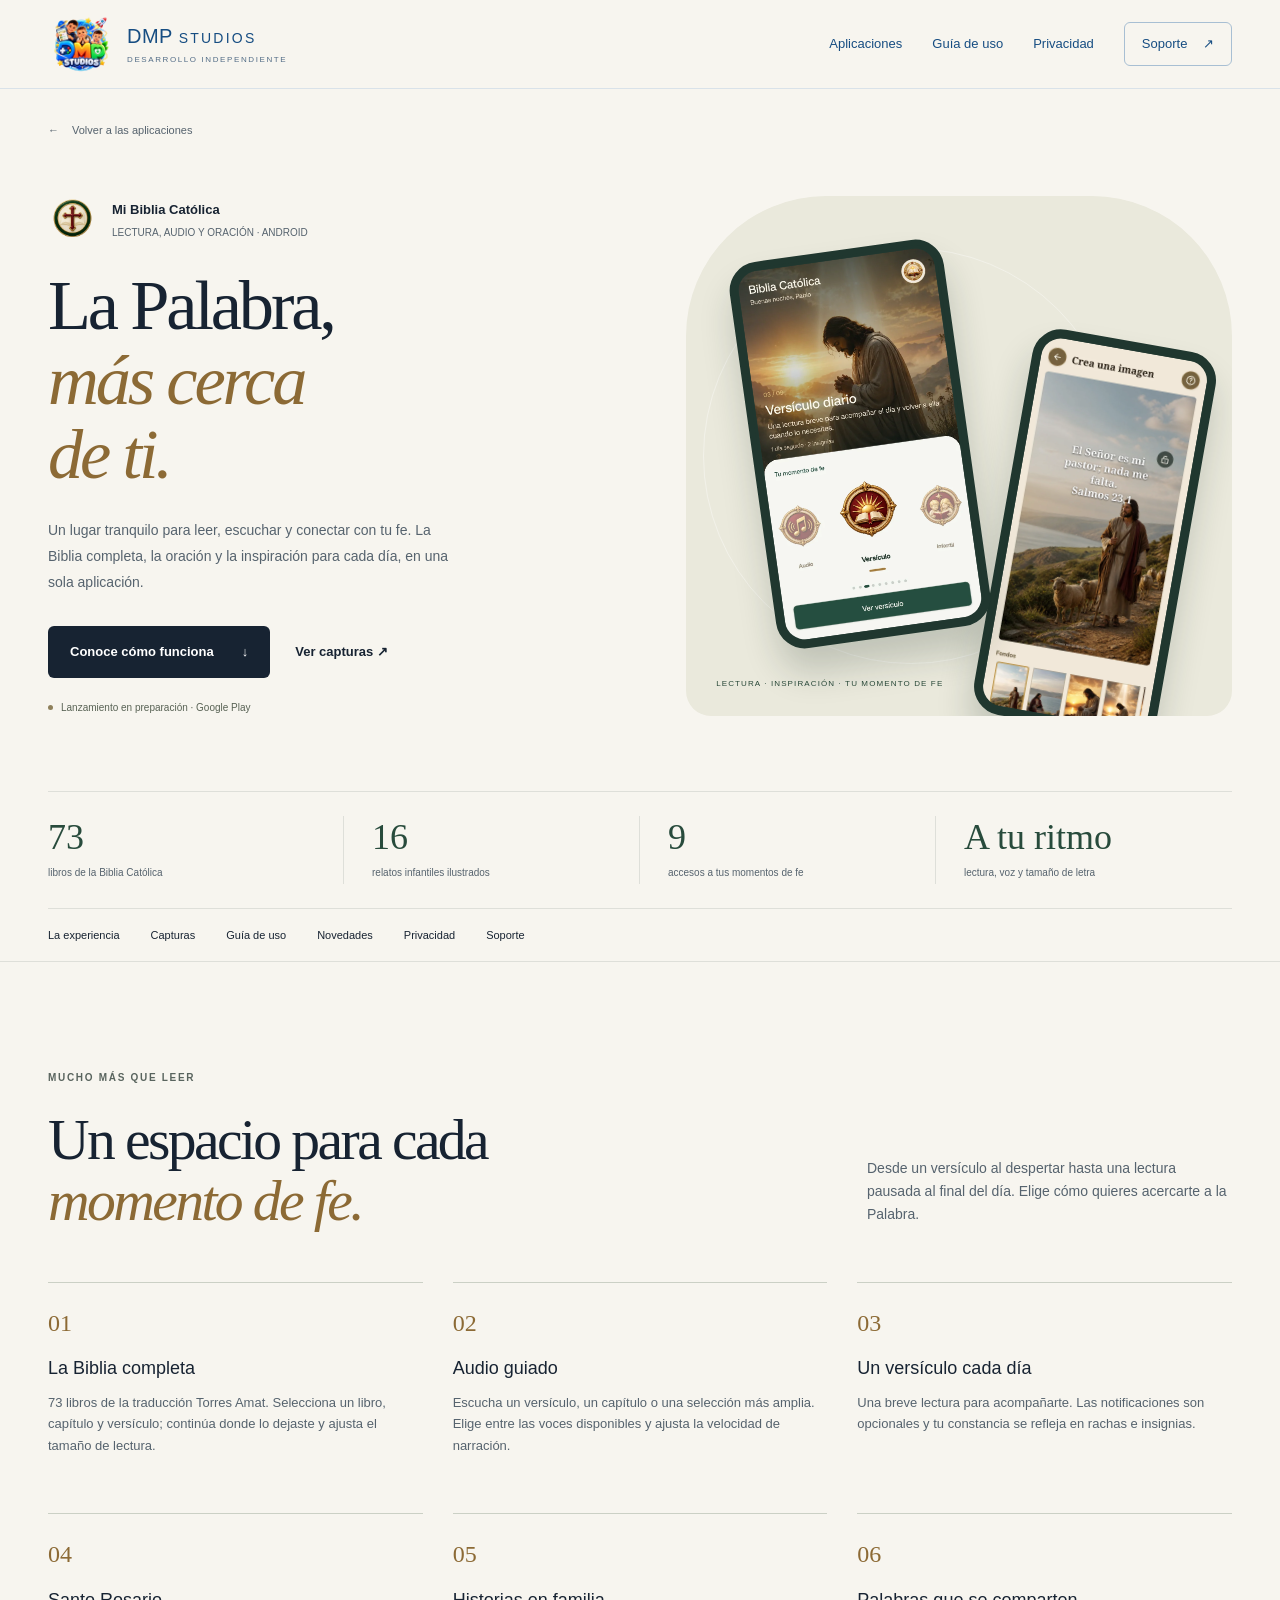
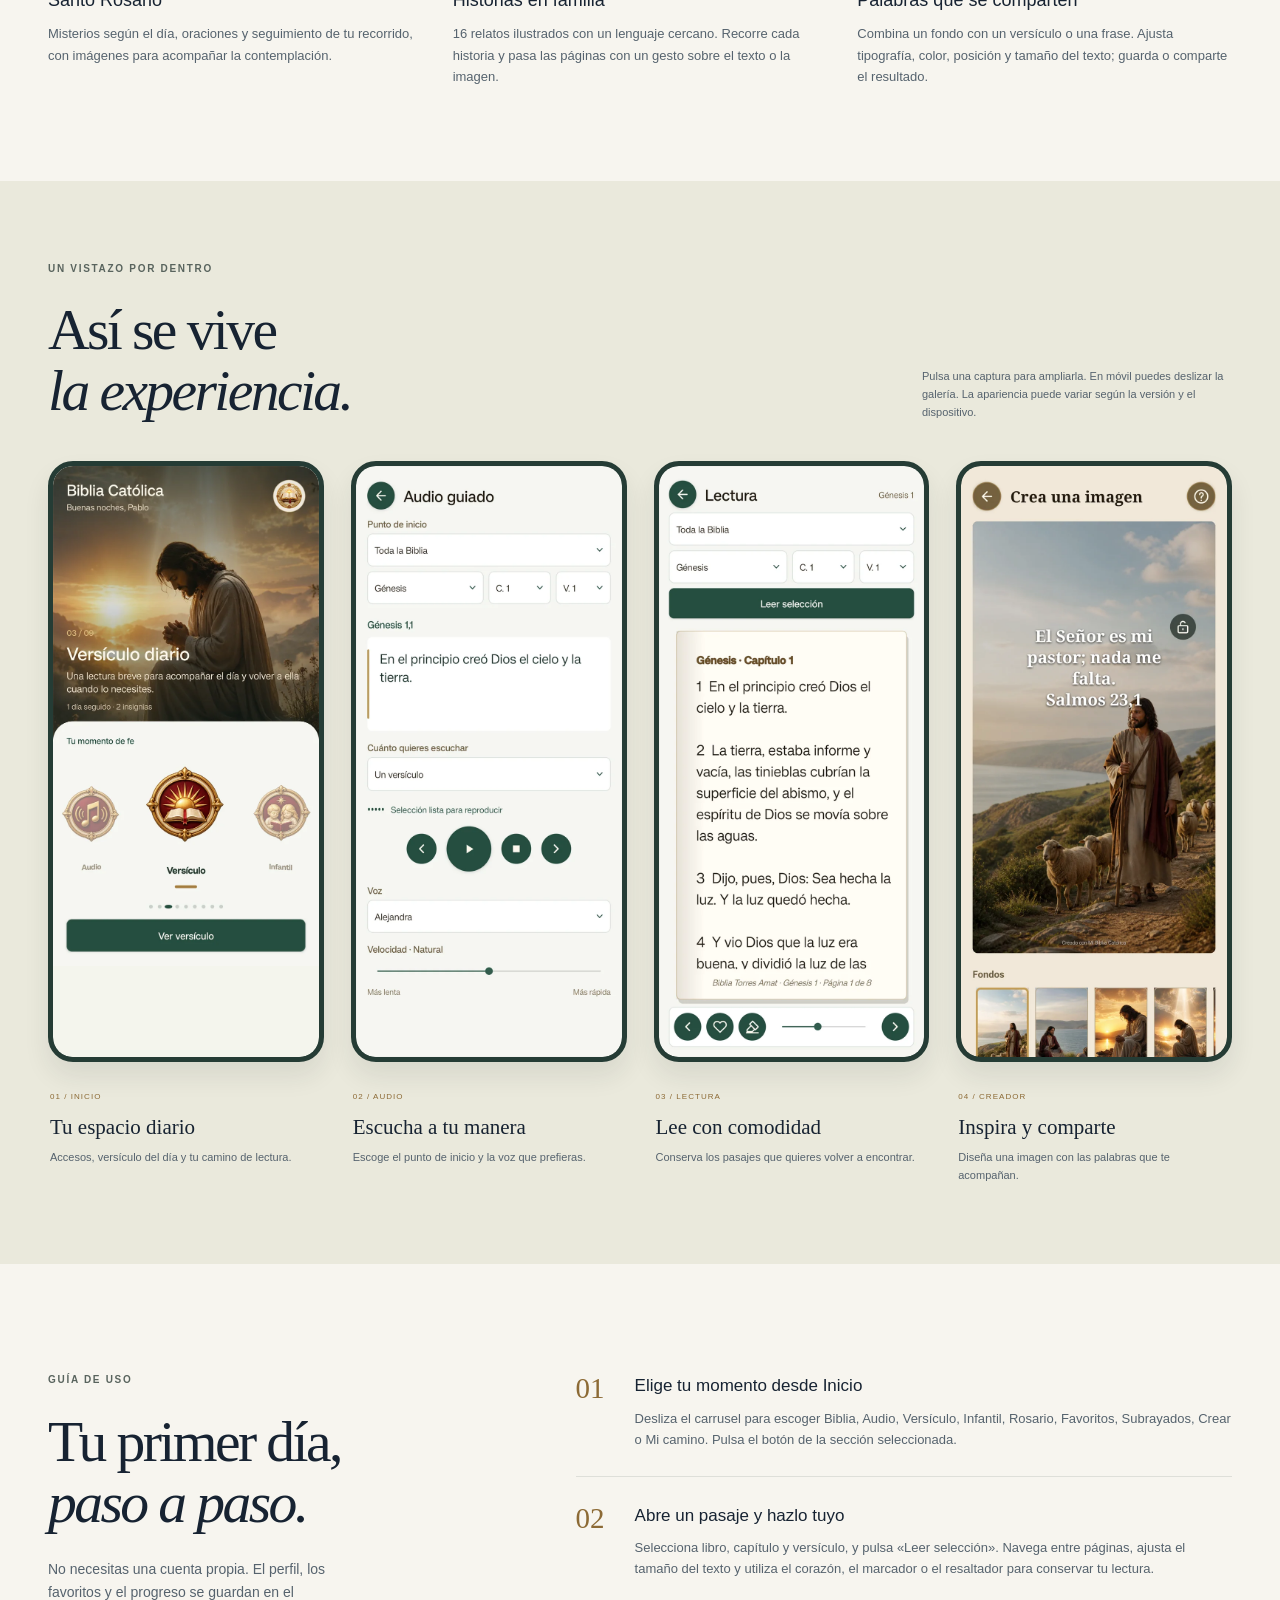
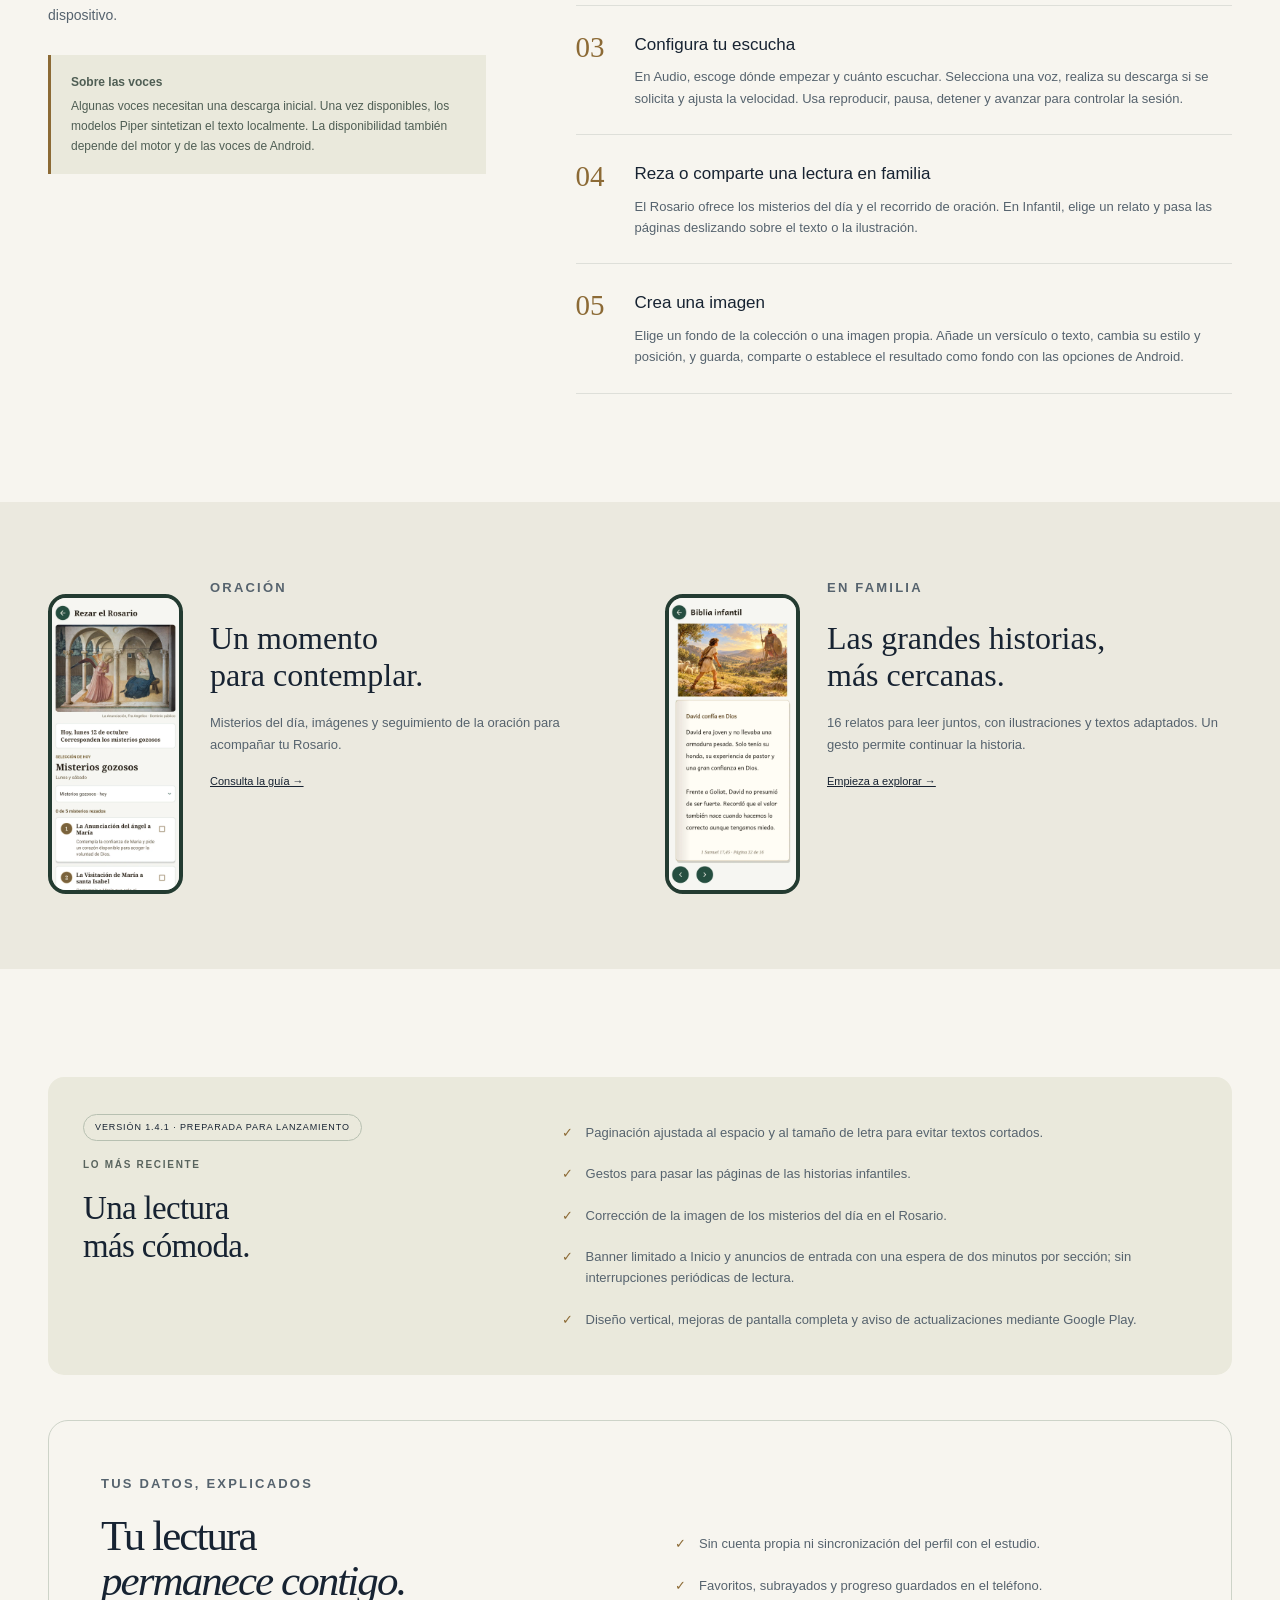
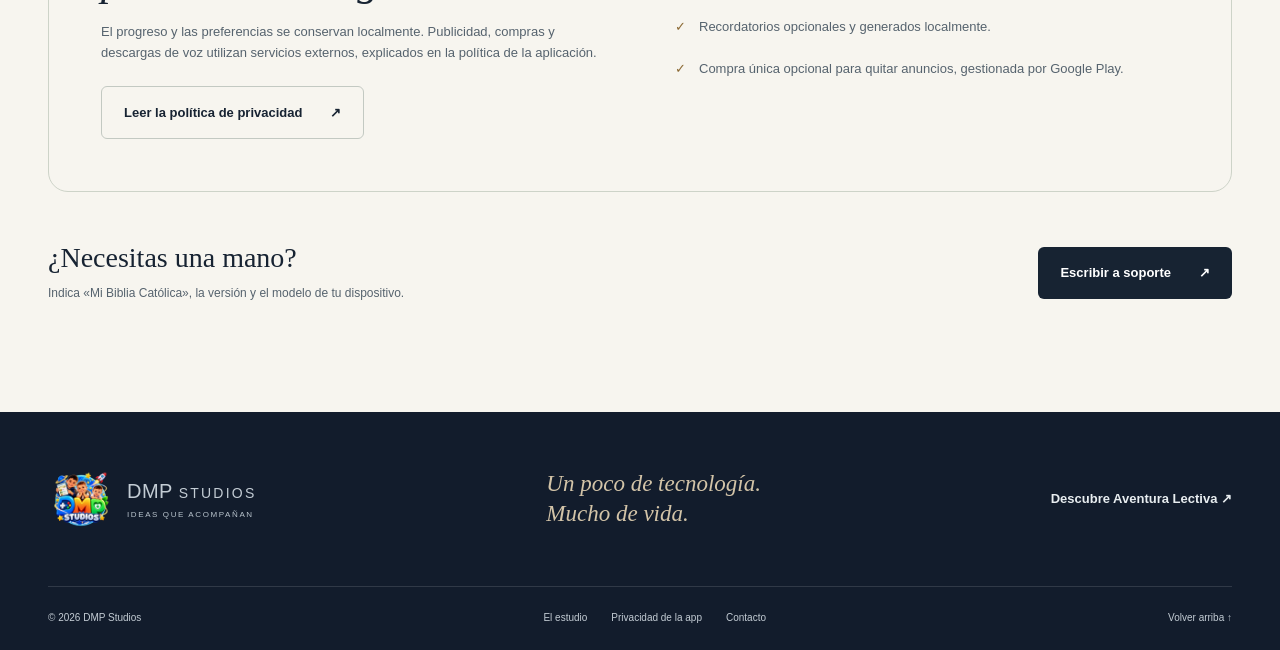
==== biblia.html @ 661b44d0 "Use light blue cover, full logos and five-point stars" ====
<!doctype html><html lang="es"><head>
<meta charset="utf-8"><meta name="viewport" content="width=device-width, initial-scale=1"><title>Mi Biblia Católica · Lectura, audio y oración · DMP Studios</title><meta name="description" content="Descubre los 73 libros de Mi Biblia Católica. Audio guiado, Rosario, 16 relatos infantiles y creador de imágenes. Manual, novedades y privacidad de DMP Studios."><meta name="theme-color" content="#121c2c"><link rel="canonical" href="https://pablorodriguezdev.github.io/dmp-studios/biblia.html"><meta property="og:type" content="website"><meta property="og:title" content="Mi Biblia Católica · Tu momento de fe"><meta property="og:description" content="Lee, escucha, reza y comparte la Palabra, a tu ritmo."><meta property="og:image" content="https://pablorodriguezdev.github.io/dmp-studios/assets/bible-icon.webp"><meta property="og:url" content="https://pablorodriguezdev.github.io/dmp-studios/biblia.html"><link rel="icon" href="./assets/bible-icon.webp" type="image/webp"><link rel="stylesheet" href="./styles.css?v=20261013-3">
</head><body class="app-page bible-page"><a class="skip-link" href="#contenido">Saltar al contenido</a>
<header class="site-header" data-header><div class="nav-shell"><a class="brand" href="./index.html" aria-label="DMP Studios, inicio"><img src="./assets/studio-mark.webp?v=20261013-3" width="52" height="52" alt=""><span>DMP <b>STUDIOS</b><small>DESARROLLO INDEPENDIENTE</small></span></a><button class="menu-toggle" type="button" aria-expanded="false" aria-controls="site-nav" data-menu-toggle><span></span><span></span><span class="sr-only" data-menu-label>Abrir menú</span></button><nav id="site-nav" class="site-nav" aria-label="Navegación principal" data-nav><a href="./index.html#aplicaciones">Aplicaciones</a><a href="#guia">Guía de uso</a><a href="./privacidad-biblia.html">Privacidad</a><a class="nav-cta" href="#soporte">Soporte <span aria-hidden="true">↗</span></a></nav></div></header>
<main id="contenido"><div class="wrap"><p class="breadcrumb"><a href="./index.html#aplicaciones">← <span>Volver a las aplicaciones</span></a></p><section class="app-hero" id="biblia"><div><div class="app-identity"><img src="./assets/bible-icon.webp" width="256" height="256" alt="Icono de Mi Biblia Católica"><div><strong>Mi Biblia Católica</strong><small>LECTURA, AUDIO Y ORACIÓN · ANDROID</small></div></div><h1>La Palabra,<br><em>más cerca<br>de ti.</em></h1><p class="hero-intro">Un lugar tranquilo para leer, escuchar y conectar con tu fe. La Biblia completa, la oración y la inspiración para cada día, en una sola aplicación.</p><div class="actions"><a class="button button-ink" href="#guia">Conoce cómo funciona <span aria-hidden="true">↓</span></a><a class="text-link" href="#capturas">Ver capturas ↗</a></div><p class="status"><span></span>Lanzamiento en preparación · Google Play</p></div><div class="app-visual"><span class="stage-orbit" aria-hidden="true"></span><div class="phone phone-main"><img src="./assets/bible-home.webp" alt="Pantalla de inicio de la Biblia" width="720" height="1354" fetchpriority="high"></div><div class="phone phone-side"><img src="./assets/bible-art.webp" alt="Una imagen creada con el Salmo 23" width="720" height="1600"></div><span class="stage-label">LECTURA · INSPIRACIÓN · TU MOMENTO DE FE</span></div></section><div class="app-stats" aria-label="Datos de la aplicación"><div><strong>73</strong><span>libros de la Biblia Católica</span></div><div><strong>16</strong><span>relatos infantiles ilustrados</span></div><div><strong>9</strong><span>accesos a tus momentos de fe</span></div><div><strong>A tu ritmo</strong><span>lectura, voz y tamaño de letra</span></div></div></div>
<nav class="subnav" aria-label="Secciones de Mi Biblia Católica"><div class="wrap"><a href="#funciones">La experiencia</a><a href="#capturas">Capturas</a><a href="#guia">Guía de uso</a><a href="#novedades">Novedades</a><a href="#privacidad">Privacidad</a><a href="#soporte">Soporte</a></div></nav>
<section class="section wrap intro-section" id="funciones"><div class="section-heading"><div><p class="eyebrow">MUCHO MÁS QUE LEER</p><h2>Un espacio para cada<br><em>momento de fe.</em></h2></div><p>Desde un versículo al despertar hasta una lectura pausada al final del día. Elige cómo quieres acercarte a la Palabra.</p></div><div class="feature-grid"><article class="feature-item"><span aria-hidden="true">01</span><h3>La Biblia completa</h3><p>73 libros de la traducción Torres Amat. Selecciona un libro, capítulo y versículo; continúa donde lo dejaste y ajusta el tamaño de lectura.</p></article><article class="feature-item"><span aria-hidden="true">02</span><h3>Audio guiado</h3><p>Escucha un versículo, un capítulo o una selección más amplia. Elige entre las voces disponibles y ajusta la velocidad de narración.</p></article><article class="feature-item"><span aria-hidden="true">03</span><h3>Un versículo cada día</h3><p>Una breve lectura para acompañarte. Las notificaciones son opcionales y tu constancia se refleja en rachas e insignias.</p></article><article class="feature-item"><span aria-hidden="true">04</span><h3>Santo Rosario</h3><p>Misterios según el día, oraciones y seguimiento de tu recorrido, con imágenes para acompañar la contemplación.</p></article><article class="feature-item"><span aria-hidden="true">05</span><h3>Historias en familia</h3><p>16 relatos ilustrados con un lenguaje cercano. Recorre cada historia y pasa las páginas con un gesto sobre el texto o la imagen.</p></article><article class="feature-item"><span aria-hidden="true">06</span><h3>Palabras que se comparten</h3><p>Combina un fondo con un versículo o una frase. Ajusta tipografía, color, posición y tamaño del texto; guarda o comparte el resultado.</p></article></div></section>
<section class="gallery-section" id="capturas"><div class="wrap"><div class="gallery-heading"><div><p class="eyebrow">UN VISTAZO POR DENTRO</p><h2>Así se vive<br><em>la experiencia.</em></h2></div><p>Pulsa una captura para ampliarla. En móvil puedes deslizar la galería. La apariencia puede variar según la versión y el dispositivo.</p></div><div class="screenshot-gallery"><figure class="screenshot-card"><a href="./assets/bible-home.webp" data-lightbox data-caption="Inicio · Todos tus momentos de fe en un solo lugar" aria-label="Ampliar captura del inicio"><img class="bible-home-shot" src="./assets/bible-home.webp" width="720" height="1354" loading="lazy" alt="Inicio con versículo diario y accesos a las secciones"></a><figcaption><small>01 / INICIO</small><strong>Tu espacio diario</strong><p>Accesos, versículo del día y tu camino de lectura.</p></figcaption></figure><figure class="screenshot-card"><a href="./assets/bible-audio.webp" data-lightbox data-caption="Audio · Selección, voz y velocidad" aria-label="Ampliar captura de audio"><img src="./assets/bible-audio.webp" width="720" height="1600" loading="lazy" alt="Audio con libro, capítulo, voz y velocidad ajustable"></a><figcaption><small>02 / AUDIO</small><strong>Escucha a tu manera</strong><p>Escoge el punto de inicio y la voz que prefieras.</p></figcaption></figure><figure class="screenshot-card"><a href="./assets/bible-reader.webp" data-lightbox data-caption="Lectura · Favoritos, subrayados y tamaño del texto" aria-label="Ampliar captura de lectura"><img src="./assets/bible-reader.webp" width="720" height="1600" loading="lazy" alt="Lectura de Génesis con favoritos y controles de texto"></a><figcaption><small>03 / LECTURA</small><strong>Lee con comodidad</strong><p>Conserva los pasajes que quieres volver a encontrar.</p></figcaption></figure><figure class="screenshot-card"><a href="./assets/bible-art.webp" data-lightbox data-caption="Creador · Versículos convertidos en imágenes" aria-label="Ampliar captura del creador"><img src="./assets/bible-art.webp" width="720" height="1600" loading="lazy" alt="Creador con un fondo del Buen Pastor y el Salmo 23"></a><figcaption><small>04 / CREADOR</small><strong>Inspira y comparte</strong><p>Diseña una imagen con las palabras que te acompañan.</p></figcaption></figure></div></div></section>
<section class="section wrap" id="guia"><div class="guide-layout"><div class="guide-copy"><p class="eyebrow">GUÍA DE USO</p><h2>Tu primer día,<br><em>paso a paso.</em></h2><p>No necesitas una cuenta propia. El perfil, los favoritos y el progreso se guardan en el dispositivo.</p><div class="tip"><strong>Sobre las voces</strong>Algunas voces necesitan una descarga inicial. Una vez disponibles, los modelos Piper sintetizan el texto localmente. La disponibilidad también depende del motor y de las voces de Android.</div></div><ol class="guide-steps"><li><span>01</span><div><h3>Elige tu momento desde Inicio</h3><p>Desliza el carrusel para escoger Biblia, Audio, Versículo, Infantil, Rosario, Favoritos, Subrayados, Crear o Mi camino. Pulsa el botón de la sección seleccionada.</p></div></li><li><span>02</span><div><h3>Abre un pasaje y hazlo tuyo</h3><p>Selecciona libro, capítulo y versículo, y pulsa «Leer selección». Navega entre páginas, ajusta el tamaño del texto y utiliza el corazón, el marcador o el resaltador para conservar tu lectura.</p></div></li><li><span>03</span><div><h3>Configura tu escucha</h3><p>En Audio, escoge dónde empezar y cuánto escuchar. Selecciona una voz, realiza su descarga si se solicita y ajusta la velocidad. Usa reproducir, pausa, detener y avanzar para controlar la sesión.</p></div></li><li><span>04</span><div><h3>Reza o comparte una lectura en familia</h3><p>El Rosario ofrece los misterios del día y el recorrido de oración. En Infantil, elige un relato y pasa las páginas deslizando sobre el texto o la ilustración.</p></div></li><li><span>05</span><div><h3>Crea una imagen</h3><p>Elige un fondo de la colección o una imagen propia. Añade un versículo o texto, cambia su estilo y posición, y guarda, comparte o establece el resultado como fondo con las opciones de Android.</p></div></li></ol></div></section>
<section class="companion-section"><div class="wrap companion-grid"><article class="companion-card"><a href="./assets/bible-rosary.webp" data-lightbox aria-label="Ampliar captura del Rosario"><img src="./assets/bible-rosary.webp" width="720" height="1600" loading="lazy" alt="Rosario con los misterios gozosos y sus oraciones"></a><div><p class="eyebrow">ORACIÓN</p><h3>Un momento<br>para contemplar.</h3><p>Misterios del día, imágenes y seguimiento de la oración para acompañar tu Rosario.</p><a href="#guia">Consulta la guía →</a></div></article><article class="companion-card"><a href="./assets/bible-children.webp" data-lightbox aria-label="Ampliar captura de Biblia infantil"><img src="./assets/bible-children.webp" width="720" height="1600" loading="lazy" alt="Relato infantil ilustrado de David y Goliat"></a><div><p class="eyebrow">EN FAMILIA</p><h3>Las grandes historias,<br>más cercanas.</h3><p>16 relatos para leer juntos, con ilustraciones y textos adaptados. Un gesto permite continuar la historia.</p><a href="#guia">Empieza a explorar →</a></div></article></div></section>
<section class="section wrap" id="novedades"><div class="release-note"><div><span class="version">VERSIÓN 1.4.1 · PREPARADA PARA LANZAMIENTO</span><p class="eyebrow">LO MÁS RECIENTE</p><h3>Una lectura<br>más cómoda.</h3></div><ul class="check-list"><li>Paginación ajustada al espacio y al tamaño de letra para evitar textos cortados.</li><li>Gestos para pasar las páginas de las historias infantiles.</li><li>Corrección de la imagen de los misterios del día en el Rosario.</li><li>Banner limitado a Inicio y anuncios de entrada con una espera de dos minutos por sección; sin interrupciones periódicas de lectura.</li><li>Diseño vertical, mejoras de pantalla completa y aviso de actualizaciones mediante Google Play.</li></ul></div><section class="app-privacy" id="privacidad"><div><p class="eyebrow">TUS DATOS, EXPLICADOS</p><h2>Tu lectura<br><em>permanece contigo.</em></h2><p>El progreso y las preferencias se conservan localmente. Publicidad, compras y descargas de voz utilizan servicios externos, explicados en la política de la aplicación.</p><a class="button button-outline" href="./privacidad-biblia.html">Leer la política de privacidad <span aria-hidden="true">↗</span></a></div><ul class="check-list"><li>Sin cuenta propia ni sincronización del perfil con el estudio.</li><li>Favoritos, subrayados y progreso guardados en el teléfono.</li><li>Recordatorios opcionales y generados localmente.</li><li>Compra única opcional para quitar anuncios, gestionada por Google Play.</li></ul></section><section class="app-support" id="soporte"><div><h3>¿Necesitas una mano?</h3><p>Indica «Mi Biblia Católica», la versión y el modelo de tu dispositivo.</p></div><a class="button button-ink" href="mailto:dmpstudiodev@gmail.com?subject=Soporte%20Mi%20Biblia%20Cat%C3%B3lica">Escribir a soporte <span aria-hidden="true">↗</span></a></section></section>
</main><footer class="site-footer"><div class="wrap footer-top"><a class="brand" href="./index.html"><img src="./assets/studio-mark.webp?v=20261013-3" width="52" height="52" alt=""><span>DMP <b>STUDIOS</b><small>IDEAS QUE ACOMPAÑAN</small></span></a><p>Un poco de tecnología.<br>Mucho de vida.</p><a class="text-link light-link" href="./juego.html">Descubre Aventura Lectiva ↗</a></div><div class="wrap footer-bottom"><p>© <span data-year>2026</span> DMP Studios</p><nav aria-label="Navegación secundaria"><a href="./index.html">El estudio</a><a href="./privacidad-biblia.html">Privacidad de la app</a><a href="./index.html#soporte">Contacto</a></nav><a href="#biblia">Volver arriba ↑</a></div></footer><script src="./app.js?v=20261013-3" defer></script></body></html>
---- styles.css ----
/* DMP Studios — editorial studio identity, October 2026 */
:root{--ink:#172332;--navy:#121c2c;--navy-soft:#1b293b;--paper:#f7f5ef;--muted:#56636e;--line:#dedfd9;--gold:#e4bd7c;--green:#254a3c;--serif:Georgia,'Times New Roman',serif;--sans:Inter,'Segoe UI',Arial,sans-serif;--radius:24px;--max:1220px}
*{box-sizing:border-box}html{scroll-behavior:smooth;scroll-padding-top:100px}body{margin:0;background:var(--paper);color:var(--ink);font-family:var(--sans);font-size:16px;line-height:1.65;-webkit-font-smoothing:antialiased}img{max-width:100%;height:auto;display:block}a{color:inherit;text-decoration:none}button,input{font:inherit}button,a,summary{-webkit-tap-highlight-color:transparent}button{cursor:pointer}a,button,summary{touch-action:manipulation}button:disabled{cursor:default}h1,h2,h3,p,figure{margin:0}h1,h2{font-family:var(--serif);font-weight:400;line-height:1.06;letter-spacing:-.045em}h2{font-size:clamp(38px,4.5vw,62px)}h3{line-height:1.2}em{font-weight:400}ul{padding:0;margin:0;list-style:none}section[id],div[id]{scroll-margin-top:95px}::selection{background:#e4bd7c;color:#121c2c}:focus-visible{outline:3px solid #b5843c;outline-offset:5px}.wrap{width:min(var(--max),calc(100% - 96px));margin-inline:auto}.section{padding-block:108px}.sr-only{position:absolute;width:1px;height:1px;padding:0;margin:-1px;overflow:hidden;clip:rect(0,0,0,0);white-space:nowrap;border:0}.skip-link{position:fixed;z-index:100;top:12px;left:12px;padding:12px 20px;background:white;color:var(--ink);transform:translateY(-180%)}.skip-link:focus{transform:translateY(0)}
.site-header{background:var(--navy);color:#fff;position:sticky;top:0;z-index:30;border-bottom:1px solid #ffffff14}.nav-shell{max-width:var(--max);width:calc(100% - 96px);margin:auto;min-height:88px;display:flex;align-items:center;justify-content:space-between;gap:24px}.brand{display:inline-flex;align-items:center;gap:13px;flex-shrink:0;line-height:1.2;font-size:20px;letter-spacing:.025em}.brand img{width:52px;height:52px;object-fit:contain}.brand b{font-weight:400;font-size:14px;letter-spacing:.16em}.brand small{display:block;font-size:8px;letter-spacing:.2em;color:#b9c4cd;margin-top:7px}.site-nav{display:flex;align-items:center;gap:30px;font-size:13px}.site-nav>a{padding:10px 0;transition:color .2s}.site-nav>a:hover{color:var(--gold)}.site-nav .nav-cta{padding:10px 17px;border:1px solid #ffffff3d;border-radius:6px}.nav-cta span{margin-left:12px}.menu-toggle{display:none}.eyebrow{font-size:10px;letter-spacing:.17em;font-weight:700;display:flex;align-items:center;gap:11px;color:#59645e;margin-bottom:22px}.eyebrow.light{color:#c2cbd3}.signal{width:6px;height:6px;background:var(--gold);border-radius:50%;box-shadow:0 0 0 5px #e4bd7c13}.actions{display:flex;align-items:center;flex-wrap:wrap;gap:25px}.button{display:inline-flex;align-items:center;justify-content:center;gap:28px;padding:15px 22px;border-radius:6px;font-size:13px;font-weight:600;min-height:52px;transition:transform .2s,background .2s}.button:hover{transform:translateY(-3px)}.button-gold{background:var(--gold);color:#172332}.button-gold:hover{background:#f0cc92}.button-ink{background:var(--ink);color:#fff}.button-ink:hover{background:#293d4c}.button-outline{border:1px solid #c3c9c2;background:transparent}.text-link{display:inline-flex;align-items:center;gap:20px;font-size:13px;font-weight:600}.text-link:hover{color:#896024}.light-link{color:#e8edf0}.light-link:hover{color:var(--gold)}.quiet-link{font-size:12px;display:block;margin-top:20px;text-decoration:underline;text-underline-offset:4px;color:var(--muted)}
.studio-hero{background:var(--navy);color:#faf8f2;overflow:hidden}.hero-inner{display:grid;grid-template-columns:1fr 1.02fr;align-items:center;gap:30px;min-height:680px;padding-block:54px}.hero-copy{position:relative;z-index:1}.hero-copy h1{font-size:clamp(58px,6.2vw,88px);line-height:1.04;letter-spacing:-.05em}.hero-copy h1 em{color:var(--gold)}.hero-intro{color:#b9c6d0;font-size:15px;line-height:1.85;margin:26px 0 30px}.hero-footnote{display:flex;align-items:center;gap:14px;margin-top:39px;color:#8e9caa;font-size:11px;line-height:1.55}.hero-footnote strong{font-weight:400;color:#c9d1d7}.mini-stars{color:var(--gold);font-size:30px}.studio-art{position:relative;display:grid;place-items:center;isolation:isolate;min-width:0}.studio-logo{width:100%;position:relative;filter:drop-shadow(0 20px 35px #00000030);z-index:1}.orbit{border:1px solid #b9c6d018;position:absolute;border-radius:50%;z-index:-1}.orbit-one{width:103%;aspect-ratio:1;transform:rotate(-25deg) scaleX(1.05)}.orbit-two{width:118%;aspect-ratio:1;transform:rotate(20deg) scaleX(1.03)}.art-index{position:absolute;top:-15px;right:0;font-size:10px;letter-spacing:.16em;color:#778a9e}.art-caption{display:flex;align-items:center;gap:70px;margin-top:14px;font-size:9px;letter-spacing:.28em;color:#aebfce}.art-caption>span:last-child{font-size:21px;color:var(--gold)}.hero-bottom{display:flex;justify-content:space-between;gap:24px;padding-block:21px;border-top:1px solid #ffffff1c;font-size:9px;letter-spacing:.12em;color:#a7b5c4}.hero-bottom a{display:flex;gap:40px;letter-spacing:0;font-size:11px}.purpose-strip{background:#e9e7dd;border-bottom:1px solid var(--line);padding-block:23px}.purpose-strip .wrap{display:flex;justify-content:space-between;align-items:center;gap:18px;font-size:12px}.purpose-strip i{font-style:normal;color:#9e8250;font-size:17px}.section-heading{display:flex;align-items:flex-end;justify-content:space-between;gap:60px;margin-bottom:51px}.section-heading>p{max-width:365px;color:var(--muted);font-size:14px;padding-bottom:5px}.section-heading em{color:#897248}.section-heading.compact h2{font-size:48px}
.product-showcase{display:grid;grid-template-columns:1fr 1.08fr;border-radius:var(--radius);overflow:hidden;margin-bottom:28px;background:#eeece3;min-height:590px}.product-copy{padding:48px 50px;align-self:center}.product-top{display:flex;align-items:center;gap:20px;margin-bottom:33px}.product-top>img{width:54px;height:54px;border-radius:13px}.status{font-size:10px;display:inline-flex;gap:8px;align-items:center;font-weight:500;color:#586254}.status>span{height:5px;width:5px;background:#8e805b;border-radius:50%}.product-copy .eyebrow{font-size:9px;margin-bottom:14px}.product-copy h3{font-family:var(--serif);font-weight:400;font-size:59px;letter-spacing:-.04em;line-height:1.02}.product-copy>p:not(.eyebrow){margin-top:20px;max-width:345px;color:var(--muted);font-size:14px}.feature-tags{display:flex;flex-wrap:wrap;gap:8px;margin:23px 0 27px}.feature-tags li{font-size:10px;border:1px solid #bfc6bf;padding:5px 10px;border-radius:30px;color:#445246}.product-stage{position:relative;min-height:590px;overflow:hidden;display:block}.bible-stage{background:#b6c5b5}.stage-label{position:absolute;top:31px;left:36px;font-size:9px;letter-spacing:.14em;color:#284838;z-index:3}.stage-orbit{position:absolute;inset:12% 5%;aspect-ratio:1;border:1px solid #ffffff5c;border-radius:50%}.phone{border:6px solid #20372f;border-radius:29px;padding:3px;background:#20372f;overflow:hidden;box-shadow:0 24px 35px #172c2233}.phone img{border-radius:20px;width:100%;height:auto}.phone-main{width:220px;position:absolute;left:10%;top:94px;transform:rotate(-8deg);z-index:2}.phone-side{width:202px;position:absolute;right:8%;top:162px;transform:rotate(10deg);z-index:1}.stage-note{position:absolute;left:36px;bottom:35px;font:italic 23px var(--serif);color:#254a3c;z-index:3}.stage-arrow{position:absolute;bottom:29px;right:29px;width:43px;height:43px;border:1px solid #23452f66;border-radius:50%;display:grid;place-items:center;font-size:21px;z-index:3}.game-showcase{background:#f0eee9;grid-template-columns:1.08fr 1fr}.game-stage{background:#d8dcf0}.game-stage .stage-label{color:#43476b}.game-stage .stage-orbit{inset:18% 6%}.stage-mascot{position:absolute;width:89%;left:6%;top:75px;filter:drop-shadow(0 25px 16px #51587c22);transition:transform .4s}.game-stage:hover .stage-mascot{transform:translateY(-8px) rotate(-2deg)}.floating-chip{position:absolute;bottom:44px;left:35px;padding:11px 15px;font-size:11px;background:#faf9f4;border-radius:5px;box-shadow:0 8px 24px #48537718;display:flex;gap:12px}.floating-chip>span{color:#968147}.game-stage .stage-arrow{color:#55577e;border-color:#55577e66}.next-project{display:flex;gap:28px;align-items:center;padding:32px;border:1px solid var(--line);border-radius:16px;margin-top:40px}.next-icon{width:68px;height:68px;border-radius:18px;flex-shrink:0;background:#e4ece3;display:grid;place-items:center;font-size:35px;font-weight:300;color:#537452}.next-project .eyebrow{margin-bottom:8px;font-size:8px}.next-project h3{font-size:23px}.next-project p:not(.eyebrow){max-width:530px;font-size:12px;color:var(--muted);margin-top:9px}.next-caption{font:italic 18px var(--serif);margin-left:auto;flex-shrink:0;color:#687260}.next-caption small{font:10px var(--sans);line-height:2.8}
.studio-section{background:var(--navy);padding-block:100px;color:#edf0e9}.studio-grid{display:grid;grid-template-columns:1fr 1fr;gap:100px}.studio-grid h2{font-size:58px}.studio-grid h2 em{color:var(--gold)}.studio-lead{color:#aebac6;font-size:14px;max-width:350px;margin:27px 0}.principles article{display:flex;gap:28px;padding:25px 0;border-bottom:1px solid #ffffff22}.principles article:first-child{padding-top:7px}.principles article>span{font-size:11px;color:var(--gold)}.principles h3{font-size:19px;font-weight:500;margin-bottom:12px}.principles p{color:#a9b7c5;font-size:13px;max-width:320px}.news-grid{display:grid;grid-template-columns:1fr 1fr;gap:25px}.news-card{padding:35px;background:#edece5;border-radius:16px}.news-meta{display:flex;justify-content:space-between;gap:20px;font-size:9px;letter-spacing:.1em;color:#586557;margin-bottom:27px}.news-card h3{font:400 31px/1.18 var(--serif);letter-spacing:-.02em}.news-card>p{font-size:13px;color:var(--muted);margin:18px 0 25px;max-width:440px}.privacy-section{background:#e9ece5;padding-block:95px}.privacy-links{display:grid;grid-template-columns:repeat(3,1fr);gap:18px}.privacy-links>a{border-top:1px solid #aebbad;padding-top:22px;display:flex;gap:15px;align-items:flex-start}.privacy-index{font-size:10px;color:#6b7a69;line-height:2}.privacy-links small{display:block;font-size:8px;letter-spacing:.14em;color:#64735f;margin-bottom:15px}.privacy-links h3{font-size:19px;font-weight:500;margin-bottom:12px}.privacy-links p{font-size:12px;color:var(--muted)}.privacy-links>a>span:last-child{margin-left:auto;font-size:22px}.privacy-links>a:hover h3{text-decoration:underline;text-underline-offset:5px}.support-section{display:grid;grid-template-columns:1fr 1fr;gap:90px}.support-copy>p:not(.eyebrow){margin-top:26px;color:var(--muted);font-size:14px;max-width:380px}.contact-email{display:flex;align-items:center;gap:15px;font-size:clamp(17px,1.8vw,23px);margin:30px 0 8px;letter-spacing:-.025em;overflow-wrap:anywhere}.copy-email{border:0;border-bottom:1px solid #899182;background:none;padding:6px 0;color:#64715f;font-size:11px}.copy-email>span{margin-left:15px}.support-copy>small{display:block;max-width:365px;font-size:10px;color:#6d756c;margin-top:19px}.faq-list details{border-bottom:1px solid #cdd2c9}.faq-list summary{font-size:14px;list-style:none;cursor:pointer;padding:24px 32px 24px 0;position:relative;font-weight:500}.faq-list summary::-webkit-details-marker{display:none}.faq-list summary::after{content:'+';position:absolute;right:2px;top:20px;font-size:24px;font-weight:300}.faq-list details[open] summary::after{content:'−'}.faq-list details p{font-size:13px;color:var(--muted);padding:0 23px 20px 0}.faq-list details a{display:block;font-size:12px;text-decoration:underline;padding-bottom:18px}.site-footer{background:var(--navy);color:#c3ccd4}.footer-top{display:flex;align-items:center;justify-content:space-between;gap:30px;padding-block:54px}.footer-top>p{font:italic 23px/1.3 var(--serif);color:#d3c4a8}.footer-bottom{padding-block:23px;border-top:1px solid #ffffff20;display:flex;justify-content:space-between;align-items:center;gap:25px;font-size:10px}.footer-bottom nav{display:flex;gap:24px}.footer-bottom a:hover{color:var(--gold)}
/* App detail pages */
.app-page{--accent:#8c6a35;--app-soft:#eae9dc;--app-deep:#284b3c}.app-page.game-page{--accent:#596097;--app-soft:#e7e9f4;--app-deep:#2e376b}.breadcrumb{padding-top:32px;font-size:11px;color:var(--muted)}.breadcrumb a{display:inline-flex;gap:13px}.app-hero{display:grid;grid-template-columns:1.05fr 1fr;gap:65px;align-items:center;padding-block:55px 72px}.app-identity{display:flex;gap:15px;align-items:center;margin-bottom:25px}.app-identity>img{width:49px;height:49px;border-radius:12px}.app-identity strong{font-size:13px;font-weight:600}.app-identity small{display:block;font-size:10px;color:var(--muted);margin-top:3px}.app-hero h1{font-size:clamp(55px,5.5vw,76px)}.app-hero h1 em{color:var(--accent)}.app-hero .hero-intro{color:var(--muted);max-width:420px;font-size:14px}.app-hero .status{margin-top:22px}.app-visual{background:var(--app-soft);border-radius:140px 140px 25px 25px;min-height:520px;position:relative;overflow:hidden}.app-visual .phone-main{width:216px;left:12%;top:53px}.app-visual .phone-side{width:186px;top:142px;right:8%}.app-visual .stage-label{top:auto;bottom:26px;left:30px;font-size:8px}.app-visual .stage-orbit{inset:10% 3%;height:80%}.app-visual .app-mascot{width:96%;margin:24px auto 0}.app-stats{display:grid;grid-template-columns:repeat(4,1fr);border-block:1px solid var(--line);padding-block:24px;margin-bottom:0}.app-stats>div{padding-inline:28px;border-right:1px solid var(--line)}.app-stats>div:first-child{padding-left:0}.app-stats>div:last-child{border:0}.app-stats strong{display:block;font:36px var(--serif);color:var(--app-deep)}.app-stats span{font-size:10px;color:var(--muted);line-height:1.6}.subnav{background:var(--paper);border-bottom:1px solid var(--line)}.subnav .wrap{display:flex;gap:31px;padding-block:17px;font-size:11px;overflow:auto}.subnav a{white-space:nowrap}.subnav a:hover{color:var(--accent)}.intro-section{padding-bottom:66px}.section-heading h2 em{color:var(--accent,#897248)}.feature-grid{display:grid;grid-template-columns:repeat(3,1fr);gap:30px}.feature-item{padding:27px 0;border-top:1px solid #cbd0c5}.feature-item>span{font:24px var(--serif);color:var(--accent)}.feature-item h3{font-size:18px;font-weight:500;margin:19px 0 12px}.feature-item p{font-size:13px;color:var(--muted)}.gallery-section{background:var(--app-soft);padding-block:80px}.gallery-heading{display:flex;align-items:end;justify-content:space-between;gap:40px;margin-bottom:40px}.gallery-heading>p{font-size:11px;max-width:310px;color:var(--muted)}.screenshot-gallery{display:grid;grid-template-columns:repeat(4,1fr);gap:27px;align-items:start}.screenshot-gallery.three-shots{grid-template-columns:repeat(3,1fr);max-width:890px;margin:auto}.screenshot-card>a{display:block;border:5px solid #253c35;border-radius:25px;background:#253c35;overflow:hidden;box-shadow:0 14px 26px #1e2c3017;transition:transform .25s}.game-page .screenshot-card>a{border-color:#202b46;background:#202b46}.screenshot-card>a:hover{transform:translateY(-5px)}.screenshot-card img{width:100%;border-radius:19px;aspect-ratio:9/20;object-fit:cover;object-position:top}.screenshot-card:first-child img.bible-home-shot{object-fit:contain;background:#f4f5ed}.screenshot-card figcaption{padding:19px 2px 0}.screenshot-card figcaption small{font-size:8px;letter-spacing:.13em;color:var(--accent)}.screenshot-card figcaption strong{display:block;font:21px var(--serif);margin-top:8px}.screenshot-card figcaption p{font-size:11px;color:var(--muted);margin-top:8px}.guide-layout{display:grid;grid-template-columns:.8fr 1.2fr;gap:90px}.guide-copy>p:not(.eyebrow){margin-top:25px;font-size:14px;color:var(--muted);max-width:300px}.guide-steps{margin:0;padding:0;list-style:none}.guide-steps li{padding-block:25px;border-bottom:1px solid var(--line);display:flex;gap:23px}.guide-steps li:first-child{padding-top:0}.guide-steps li>span{font:29px var(--serif);color:var(--accent);min-width:36px}.guide-steps h3{font-size:17px;font-weight:500;margin:4px 0 11px}.guide-steps p{font-size:13px;color:var(--muted)}.tip{padding:18px 20px;background:var(--app-soft);border-left:3px solid var(--accent);font-size:12px;color:#4f5e54;margin-top:28px}.tip strong{display:block;margin-bottom:4px}.companion-section{padding-block:75px;background:#ebe9df}.companion-grid{display:grid;grid-template-columns:1fr 1fr;gap:50px}.companion-card{display:grid;grid-template-columns:135px 1fr;gap:27px;align-items:start}.companion-card img{width:135px;aspect-ratio:9/20;object-fit:cover;border:4px solid #233b31;border-radius:18px}.companion-card h3{font:32px var(--serif);margin-bottom:18px}.companion-card p{font-size:13px;color:var(--muted)}.companion-card a{font-size:11px;text-decoration:underline;display:block;margin-top:17px}.release-note{background:var(--app-soft);padding:35px;border-radius:16px;display:grid;grid-template-columns:.8fr 1.2fr;gap:55px}.release-note .eyebrow{margin-bottom:17px}.release-note h3{font:33px/1.15 var(--serif);letter-spacing:-.02em}.release-note .version{display:inline-block;font-size:9px;letter-spacing:.1em;border:1px solid #b7c0b1;border-radius:30px;padding:5px 11px;margin-bottom:16px}.check-list li{padding:10px 0 10px 24px;font-size:13px;color:var(--muted);position:relative}.check-list li::before{content:'✓';position:absolute;left:0;color:var(--accent)}.app-privacy{display:grid;grid-template-columns:1fr 1fr;gap:70px;padding:52px;border:1px solid #cdd3c8;border-radius:20px;margin-top:45px}.app-privacy h2{font-size:43px}.app-privacy p{font-size:13px;color:var(--muted);margin:17px 0 22px}.app-privacy .eyebrow{margin:0 0 18px}.app-privacy .check-list{align-self:center}.app-support{padding:50px 0 0;display:flex;justify-content:space-between;gap:30px;align-items:center}.app-support h3{font:28px var(--serif)}.app-support p{font-size:12px;color:var(--muted);margin-top:10px}.app-support .button{white-space:nowrap}.world-grid{display:grid;grid-template-columns:repeat(5,1fr);gap:14px}.world-card{padding:24px 20px;background:#eeede5;border-radius:13px;border-top:3px solid var(--world-color,#b98b70)}.world-card>span{font-size:9px;color:var(--accent);letter-spacing:.08em}.world-card h3{font:23px var(--serif);margin:12px 0 15px}.world-card p{font-size:11px;color:var(--muted)}.paint-panel{display:grid;grid-template-columns:1fr 1fr;gap:70px;align-items:center;margin-top:42px;padding:40px;background:#eee9de;border-radius:22px}.paint-panel>img{width:100%;max-height:325px;object-fit:contain}.paint-panel h3{font:40px/1.12 var(--serif);margin-bottom:18px}.paint-panel p:not(.eyebrow){font-size:13px;color:var(--muted)}.paint-panel .feature-tags{margin-bottom:0}.family-section{background:var(--navy);color:#eff0f4;padding-block:90px}.family-section .section-heading h2 em{color:var(--gold)}.family-section .section-heading>p{color:#b3c0d0}.family-layout{display:grid;grid-template-columns:.75fr 1.25fr;gap:65px}.family-guide h3{font:30px var(--serif);color:#efe4cf;margin-bottom:20px}.family-guide p{font-size:13px;color:#b2bfce;margin-bottom:20px}.family-guide .tip{background:#263349;color:#bcc8d6;border-color:var(--gold)}.family-guide .tip strong{color:#ecddbf}.family-controls{display:grid;grid-template-columns:1fr 1fr;gap:15px}.family-control{padding:25px 22px;background:#1e2b3f;border:1px solid #ffffff16;border-radius:12px}.family-control-top{display:flex;align-items:center;justify-content:space-between;gap:16px;margin-bottom:16px}.family-control-top>span{font-size:9px;color:#b9c6d6}.illustrated-switch{display:block;width:30px;height:16px;border-radius:20px;background:#5c697b;position:relative}.illustrated-switch::after{content:'';width:10px;height:10px;position:absolute;left:3px;top:3px;border-radius:50%;background:#dce3ea}.illustrated-switch.on{background:#b69c70}.illustrated-switch.on::after{left:17px;background:#fff1d9}.family-control h4{font-size:14px;line-height:1.3;font-weight:500;margin:0 0 10px}.family-control p{font-size:11px;color:#adbdce}.family-caption{font-size:9px;color:#a3b4c7;margin-top:16px}.monetization-note{display:grid;grid-template-columns:1fr 1fr;gap:40px;margin-top:45px;padding-top:29px;border-top:1px solid #ffffff22}.monetization-note h3{font-size:16px;font-weight:500;margin-bottom:13px}.monetization-note p{color:#b3c0d0;font-size:12px;max-width:480px}
/* Dedicated privacy documents */
.legal-intro{padding-block:56px 48px;max-width:870px}.legal-intro h1{font-size:58px;margin-bottom:24px}.legal-intro p:not(.eyebrow){font-size:14px;color:var(--muted);max-width:670px}.legal-meta{display:flex;gap:18px;flex-wrap:wrap;margin-top:23px;font-size:10px;color:#657360}.legal-layout{display:grid;grid-template-columns:220px 1fr;gap:65px;padding-bottom:100px}.legal-toc{position:sticky;top:120px;align-self:start;border-top:1px solid var(--line);padding-top:21px}.legal-toc>strong{display:block;font-size:10px;letter-spacing:.1em;margin-bottom:16px}.legal-toc a{display:block;padding-block:6px;font-size:11px;color:var(--muted)}.legal-toc a:hover{color:#996f37}.legal-body{max-width:760px}.legal-body section{padding-block:28px;border-top:1px solid var(--line)}.legal-body h2{font-family:var(--sans);font-size:21px;font-weight:500;letter-spacing:-.02em;line-height:1.35;margin-bottom:18px}.legal-body p{font-size:14px;color:var(--muted);margin:11px 0}.legal-body a{text-decoration:underline;text-underline-offset:3px;overflow-wrap:anywhere}.legal-body ul{list-style:disc;padding-left:20px;margin:18px 0;color:var(--muted);font-size:14px}.legal-body li{margin-top:8px}.legal-body strong{font-weight:600;color:#354536}.legal-callout{background:#e9ece5;border-left:3px solid #6c8469;padding:20px 24px;margin-bottom:26px;font-size:13px;color:#435343}.legal-table{width:100%;border-collapse:collapse;font-size:12px;margin:22px 0}.legal-table th{text-align:left;font-weight:600;background:#e9ece5}.legal-table th,.legal-table td{border:1px solid #d5dacf;padding:13px;vertical-align:top}.legal-table td{color:var(--muted)}.legal-table td:first-child{min-width:140px}.legal-links{display:flex;gap:18px;flex-wrap:wrap;font-size:12px;padding-block:25px}.legal-links a{text-decoration:underline}.lightbox{border:0;background:#101927f5;padding:25px;border-radius:12px;max-width:min(90vw,680px);max-height:94vh;color:white;overflow:auto}.lightbox::backdrop{background:#080d17c9;backdrop-filter:blur(5px)}.lightbox img{max-height:78vh;max-width:100%;width:auto;margin:auto;object-fit:contain}.lightbox-bar{display:flex;justify-content:space-between;align-items:center;gap:20px;font-size:12px;margin-bottom:18px}.lightbox-close{border:1px solid #ffffff55;border-radius:4px;background:none;color:white;padding:7px 12px}.lightbox-caption{margin:13px 0 0;color:#c0ccda;font-size:12px;text-align:center}.lightbox-arrow{border:1px solid #ffffff44;background:none;color:#fff;padding:7px 14px;border-radius:4px}.lightbox-nav{display:flex;justify-content:center;gap:15px;margin-top:15px}
@media(min-width:1500px){.hero-inner{min-height:730px}.studio-logo{width:610px;max-width:115%}.product-stage{min-height:640px}.phone-main{top:90px;width:236px}.phone-side{width:212px;top:173px}}
@media(max-width:1100px){.wrap,.nav-shell{width:calc(100% - 64px)}.site-nav{gap:22px}.hero-inner{gap:10px;min-height:650px}.hero-copy h1{font-size:69px}.hero-copy .eyebrow{font-size:8px}.hero-intro{font-size:14px}.hero-copy .actions{gap:18px}.hero-copy .text-link{font-size:11px}.product-copy{padding:35px}.product-copy h3{font-size:49px}.product-stage{min-height:550px}.phone-main{left:7%;width:195px}.phone-side{right:4%;width:173px;top:187px}.stage-label{font-size:8px;left:24px}.stage-note{left:24px}.studio-grid{gap:60px}.support-section{gap:55px}.studio-grid h2{font-size:50px}.app-hero{gap:35px}.app-visual{min-height:475px}.app-visual .phone-main{left:7%;width:190px}.app-visual .phone-side{width:158px;right:5%}.guide-layout{gap:50px}.family-layout{gap:40px}.world-card{padding:21px 15px}.world-card h3{font-size:20px}.app-privacy{gap:40px;padding:37px}.legal-layout{gap:40px;grid-template-columns:180px 1fr}}
@media(max-width:800px){html{scroll-padding-top:88px}.wrap,.nav-shell{width:calc(100% - 42px)}.section{padding-block:75px}.nav-shell{min-height:77px}.brand{font-size:18px;gap:10px}.brand img{width:44px;height:44px}.brand b{font-size:12px}.brand small{font-size:7px}.menu-toggle{display:flex;flex-direction:column;gap:6px;border:1px solid #ffffff4a;border-radius:5px;background:transparent;color:#fff;width:43px;height:39px;justify-content:center;align-items:center}.menu-toggle>span:not(.sr-only){width:18px;height:1px;background:white;transition:transform .2s}.menu-toggle[aria-expanded=true]>span:first-child{transform:translateY(3.5px) rotate(45deg)}.menu-toggle[aria-expanded=true]>span:nth-child(2){transform:translateY(-3.5px) rotate(-45deg)}.site-nav{display:none;position:absolute;top:76px;left:0;right:0;background:var(--navy);padding:20px 24px 28px;border-bottom:1px solid #ffffff33;align-items:stretch;gap:8px}.site-nav.open{display:flex;flex-direction:column}.site-nav>a{padding:12px}.site-nav .nav-cta{margin-top:8px}.hero-inner{grid-template-columns:1fr 1fr;min-height:590px;gap:15px;padding-block:48px}.hero-copy h1{font-size:55px}.hero-intro{font-size:13px}.desktop-break{display:none}.hero-copy .actions{align-items:flex-start;flex-direction:column}.hero-footnote{margin-top:23px}.studio-art{align-self:center}.art-caption{gap:20px;font-size:7px}.art-index{font-size:8px}.hero-bottom{font-size:8px}.hero-bottom>a{gap:20px;font-size:10px}.purpose-strip .wrap{font-size:10px;gap:10px}.section-heading{gap:35px}.section-heading>p{max-width:290px;font-size:13px}.product-showcase{grid-template-columns:1fr 1fr;min-height:540px}.product-copy{padding:32px 25px}.product-top{gap:12px;flex-wrap:wrap;margin-bottom:25px}.product-top>img{width:43px;height:43px}.status{font-size:8px}.product-copy h3{font-size:43px}.product-copy>p:not(.eyebrow){font-size:12px}.product-copy .eyebrow{font-size:8px}.feature-tags{gap:6px}.feature-tags li{font-size:8px;padding:4px 8px}.product-copy .button{font-size:11px;padding:12px 14px;gap:13px;min-height:46px}.product-stage{min-height:540px}.phone-main{width:171px;left:6%;top:100px}.phone-side{width:153px;right:-12%;top:204px}.stage-note{font-size:18px;bottom:30px}.stage-arrow{width:35px;height:35px;right:15px}.stage-label{left:19px;font-size:7px;max-width:210px}.stage-mascot{width:110%;max-width:none;left:-5%;top:129px}.floating-chip{left:18px;font-size:9px;padding:10px;bottom:70px}.next-project{padding:24px;gap:20px}.next-caption{display:none}.studio-section{padding-block:75px}.studio-grid{gap:35px}.studio-grid h2{font-size:43px}.studio-lead{font-size:13px}.principles article{gap:18px;padding-block:22px}.principles h3{font-size:16px}.principles p{font-size:12px}.section-heading.compact h2{font-size:40px}.news-card{padding:26px}.news-card h3{font-size:27px}.news-meta{font-size:8px}.privacy-section{padding-block:75px}.privacy-links{gap:22px}.privacy-links h3{font-size:16px}.privacy-links>a{gap:10px}.privacy-links p{font-size:10px}.privacy-index{display:none}.support-section{gap:35px}.support-copy h2{font-size:42px}.faq-list summary{font-size:12px}.footer-bottom{flex-wrap:wrap;gap:17px}.footer-bottom nav{gap:18px}.footer-top>p{font-size:20px}.app-hero{gap:30px;padding-block:42px 55px}.app-hero h1{font-size:50px}.app-hero .hero-intro{font-size:13px}.app-visual{min-height:420px}.app-visual .phone-main{width:163px;left:4%;top:58px}.app-visual .phone-side{width:142px;right:-4%;top:136px}.app-stats strong{font-size:31px}.app-stats>div{padding-inline:17px}.feature-grid{gap:22px}.screenshot-gallery{gap:18px}.gallery-section{padding-block:65px}.screenshot-card>a{border-width:4px;border-radius:20px}.screenshot-card img{border-radius:15px}.screenshot-card figcaption strong{font-size:18px}.gallery-heading h2{font-size:40px}.guide-layout{gap:38px}.guide-copy h2{font-size:40px}.world-grid{grid-template-columns:repeat(3,1fr)}.paint-panel{gap:25px;padding:30px}.paint-panel h3{font-size:32px}.family-section{padding-block:70px}.family-layout{grid-template-columns:1fr}.family-guide{display:grid;grid-template-columns:1fr 1fr;gap:25px}.family-guide .tip{margin:0;align-self:start}.family-guide p{margin-bottom:0}.companion-grid{gap:30px}.companion-card{grid-template-columns:90px 1fr;gap:18px}.companion-card>img{width:90px}.companion-card h3{font-size:27px}.companion-card p{font-size:12px}.app-privacy{grid-template-columns:1fr;gap:20px}.release-note{gap:35px}.release-note h3{font-size:30px}.legal-intro h1{font-size:47px}.legal-layout{grid-template-columns:1fr;gap:25px}.legal-toc{position:static;display:flex;flex-wrap:wrap;gap:8px 17px}.legal-toc>strong{width:100%;margin-bottom:5px}.legal-toc a{padding-block:3px}.legal-body{max-width:none}}
@media(max-width:600px){.wrap,.nav-shell{width:calc(100% - 40px)}.section{padding-block:64px}.hero-inner{grid-template-columns:1fr;padding-top:37px;gap:19px}.hero-copy h1{font-size:clamp(48px,12.3vw,66px)}.hero-copy h1 br.desktop-break{display:none}.hero-copy .eyebrow{font-size:7px;letter-spacing:.13em;margin-bottom:24px}.hero-intro{font-size:13px;margin:22px 0 25px;max-width:330px}.hero-copy .actions{flex-direction:row;align-items:center;gap:19px}.hero-copy .button{font-size:11px;min-height:49px;padding:13px 15px;gap:17px}.hero-copy .text-link{font-size:10px;gap:12px}.hero-footnote{display:none}.studio-art{width:86%;max-width:390px;margin:10px auto 20px}.art-index{top:0}.art-caption{font-size:7px;margin-top:3px}.orbit-two{width:113%}.hero-bottom{flex-direction:column;gap:12px;padding-block:19px}.hero-bottom>a{justify-content:space-between}.purpose-strip{padding-block:20px}.purpose-strip .wrap{display:grid;grid-template-columns:1fr 1fr;gap:11px;text-align:center;font-size:10px}.purpose-strip i{display:none}.section-heading{display:block;margin-bottom:34px}.section-heading h2{font-size:43px}.section-heading .eyebrow{font-size:8px;margin-bottom:18px}.section-heading>p{margin-top:23px;max-width:100%;font-size:12px}.product-showcase{grid-template-columns:1fr;margin-bottom:24px;border-radius:18px}.product-copy{padding:31px 29px}.product-copy h3{font-size:49px}.product-copy>p:not(.eyebrow){font-size:13px;max-width:none}.product-top{flex-wrap:nowrap;margin-bottom:28px}.status{font-size:9px}.product-copy .eyebrow{font-size:8px}.feature-tags li{font-size:9px}.product-copy .button{font-size:12px;gap:30px;min-height:50px}.product-stage{min-height:450px}.bible-stage .phone-main{width:185px;left:12%;top:80px}.bible-stage .phone-side{width:162px;right:6%;top:147px}.stage-label{left:27px;top:25px;font-size:8px}.stage-note{left:27px;bottom:28px;font-size:22px}.game-showcase .product-copy{grid-row:1}.game-showcase .product-stage{grid-row:2;min-height:410px}.stage-mascot{width:87%;max-width:400px;left:6%;top:25px}.floating-chip{bottom:30px;left:24px;font-size:10px}.next-project{gap:15px;padding:22px 20px;margin-top:28px}.next-icon{width:46px;height:46px;border-radius:12px;font-size:28px;align-self:start}.next-project .eyebrow{font-size:7px;letter-spacing:.09em}.next-project h3{font-size:21px}.next-project p:not(.eyebrow){font-size:11px}.studio-grid{grid-template-columns:1fr;gap:36px}.studio-grid h2{font-size:46px}.studio-section{padding-block:64px}.studio-grid .eyebrow{font-size:8px}.studio-lead{max-width:none}.principles article{padding-block:24px;gap:25px}.principles h3{font-size:18px}.principles p{max-width:none;font-size:12px}.news-grid{grid-template-columns:1fr}.news-card{padding:29px}.news-card h3{font-size:30px}.section-heading.compact h2{font-size:40px}.news-card>p{font-size:12px}.privacy-section{padding-block:64px}.privacy-links{grid-template-columns:1fr;gap:25px}.privacy-links h3{font-size:19px}.privacy-links small{margin-bottom:8px}.privacy-links p{font-size:12px}.privacy-index{display:block;min-width:22px}.support-section{grid-template-columns:1fr;gap:30px}.support-copy>p:not(.eyebrow){font-size:12px}.contact-email{font-size:19px}.faq-list summary{font-size:13px}.footer-top{flex-wrap:wrap;padding-block:38px;gap:25px}.footer-top>p{font-size:20px}.footer-top>.text-link{width:100%;font-size:12px}.footer-bottom{padding-block:25px;font-size:9px}.footer-bottom nav{width:100%;flex-wrap:wrap;gap:12px 22px}.footer-bottom>a{margin-top:8px}.app-hero{grid-template-columns:1fr;gap:30px;padding-block:35px 42px}.breadcrumb{padding-top:25px;font-size:10px}.app-identity{margin-bottom:25px}.app-hero h1{font-size:clamp(47px,12vw,63px)}.app-hero .hero-intro{font-size:13px;margin-bottom:24px}.app-hero .actions{gap:12px}.app-hero .button{font-size:11px;gap:20px;padding:13px 16px}.app-hero .status{margin-top:19px}.app-visual{min-height:435px;border-radius:120px 120px 20px 20px}.app-visual .phone-main{width:182px;left:12%;top:38px}.app-visual .phone-side{width:157px;right:6%;top:109px}.app-visual .app-mascot{width:95%;max-height:420px;object-fit:contain;margin-top:8px}.app-stats{grid-template-columns:repeat(2,1fr);row-gap:22px;padding-block:24px}.app-stats>div{padding-left:20px;border:0}.app-stats>div:nth-child(odd){padding-left:0}.app-stats strong{font-size:34px}.app-stats span{font-size:10px}.subnav .wrap{gap:24px;font-size:10px;padding-block:15px}.feature-grid{grid-template-columns:1fr 1fr;gap:18px}.feature-item{padding-block:22px}.feature-item h3{font-size:15px;margin:16px 0 10px}.feature-item p{font-size:11px}.gallery-section{padding-block:55px}.gallery-heading{display:block;margin-bottom:30px}.gallery-heading>p{margin-top:22px;font-size:10px}.gallery-heading h2{font-size:40px}.screenshot-gallery,.screenshot-gallery.three-shots{display:flex;overflow-x:auto;gap:20px;padding:0 3px 22px;scroll-snap-type:x mandatory;scrollbar-color:#8b9486 transparent}.screenshot-card{flex:0 0 70%;scroll-snap-align:start;max-width:260px}.screenshot-card>a{border:5px solid #253c35;border-radius:25px}.screenshot-card img{border-radius:19px}.screenshot-card figcaption strong{font-size:21px}.screenshot-card figcaption p{font-size:12px}.guide-layout{grid-template-columns:1fr;gap:32px}.guide-copy>p:not(.eyebrow){font-size:12px;max-width:none;margin-top:23px}.guide-copy h2{font-size:43px}.guide-steps h3{font-size:16px}.guide-steps p{font-size:12px}.guide-steps li{gap:20px;padding-block:22px}.companion-section{padding-block:55px}.companion-grid{grid-template-columns:1fr;gap:35px}.companion-card{grid-template-columns:112px 1fr;gap:22px}.companion-card>img{width:112px}.companion-card h3{font-size:27px}.release-note{grid-template-columns:1fr;gap:20px;padding:27px}.release-note h3{font-size:33px}.check-list li{font-size:12px;padding-block:8px}.app-privacy{padding:28px 25px;margin-top:32px}.app-privacy h2{font-size:38px}.app-privacy p{font-size:12px}.app-privacy .button{font-size:11px;gap:15px;max-width:100%;text-align:center}.app-support{flex-direction:column;align-items:flex-start;padding-top:35px;gap:20px}.app-support h3{font-size:27px}.app-support p{font-size:11px}.world-grid{grid-template-columns:1fr 1fr;gap:12px}.world-card{padding:21px 18px}.world-card:last-child{grid-column:1/-1}.world-card h3{font-size:22px}.world-card p{font-size:11px}.paint-panel{grid-template-columns:1fr;padding:27px;gap:25px}.paint-panel>img{max-height:275px;grid-row:2}.paint-panel h3{font-size:34px}.paint-panel p:not(.eyebrow){font-size:12px}.family-section{padding-block:60px}.family-guide{grid-template-columns:1fr;gap:22px}.family-guide h3{font-size:28px}.family-guide p{font-size:12px}.family-controls{gap:12px}.family-control{padding:22px 17px}.family-control h4{font-size:13px}.family-control p{font-size:11px}.family-control-top>span{font-size:8px}.monetization-note{grid-template-columns:1fr;gap:27px;margin-top:32px}.monetization-note p{font-size:12px}.legal-intro{padding-block:36px}.legal-intro h1{font-size:41px}.legal-intro p:not(.eyebrow){font-size:12px}.legal-meta{font-size:9px;gap:8px 17px}.legal-body h2{font-size:19px}.legal-body p,.legal-body ul{font-size:13px}.legal-table{font-size:10px}.legal-table th,.legal-table td{padding:10px 8px}.legal-table td:first-child{min-width:75px}.legal-layout{padding-bottom:60px}.legal-toc{gap:5px 18px}.legal-toc a{font-size:10px}.legal-callout{padding:18px;font-size:12px}.lightbox{padding:17px;max-width:94vw}.lightbox img{max-height:72vh}}
@media(max-width:360px){.world-grid,.family-controls{grid-template-columns:1fr}.world-card:last-child{grid-column:auto}.family-control{padding:24px}.app-stats strong{font-size:30px}.app-hero .actions{align-items:flex-start}.product-copy{padding:29px 24px}.hero-copy .actions{gap:18px}.hero-copy .eyebrow{letter-spacing:.08em;font-size:6.5px}}
/* Light studio cover and complete, unclipped small brand artwork. */
.site-header{background:var(--paper);color:#164d82;border-bottom-color:#d9e2e9}.site-header .brand small{color:#536d87}.brand img{width:66px;height:66px;object-fit:contain;object-position:center;flex-shrink:0;overflow:visible;border-radius:0}.site-header .site-nav>a:hover{color:#0074be}.site-header .site-nav .nav-cta{border-color:#a8bfd3}.site-header .menu-toggle{border-color:#a8bfd3;color:#164d82}.site-header .menu-toggle>span:not(.sr-only){background:#164d82}.product-top>img,.app-identity>img{object-fit:contain;object-position:center;border-radius:0;padding:4px;flex-shrink:0}
.studio-hero{background:var(--paper);color:#174977}.studio-hero .hero-copy h1 em{color:#0074bd}.studio-hero .eyebrow.light{color:#4c6c89}.studio-hero .signal{background:#0074bd;box-shadow:0 0 0 5px #0074bd12}.studio-hero .hero-intro{color:#4d657c}.studio-hero .button-gold{background:#0876bc;color:#fff}.studio-hero .button-gold:hover{background:#065d98}.studio-hero .light-link{color:#205888}.studio-hero .light-link:hover{color:#0074bd}.studio-hero .hero-footnote{color:#57718a;border-left:2px solid #c5dbea;padding-left:14px}.studio-hero .hero-footnote strong{color:#245b88}.studio-hero .orbit{border-color:#78a8cc22}.studio-hero .studio-logo{filter:drop-shadow(0 15px 24px #245b8814)}.studio-hero .art-index{color:#567b9d}.studio-hero .art-caption{color:#365e80}.studio-hero .art-caption>span{font-size:9px;color:inherit}.studio-hero .hero-bottom{border-top-color:#cad9e4;color:#4a6883}.purpose-strip{background:#edf2f5;color:#385c7a;border-bottom-color:#d7e2ea}
.decorative-star{font-style:normal;color:#be8a28}.studio-hero .hero-footnote{border-left:0;padding-left:0}.hero-footnote .decorative-star{font-size:26px;line-height:1}.studio-hero .art-caption>.decorative-star{font-size:19px;line-height:1;color:#be8a28}.purpose-strip .decorative-star{font-size:15px;color:#be8a28}.floating-chip>.decorative-star{color:#be8a28}
@media(max-width:800px){.brand img{width:54px;height:54px}.site-header .site-nav{background:var(--paper);border-bottom-color:#c8d9e5}}
@media(max-width:600px){.studio-hero .art-caption>span{font-size:7px}}
@media(prefers-reduced-motion:reduce){html{scroll-behavior:auto}*,*::before,*::after{animation:none!important;transition:none!important}}
@media print{.site-header,.site-footer,.subnav,.menu-toggle,.legal-toc{display:none}.wrap{width:100%}.legal-layout{display:block}.legal-intro{padding-top:0}.legal-body section{break-inside:avoid}.legal-body a::after{content:' (' attr(href) ')';font-size:9px}}
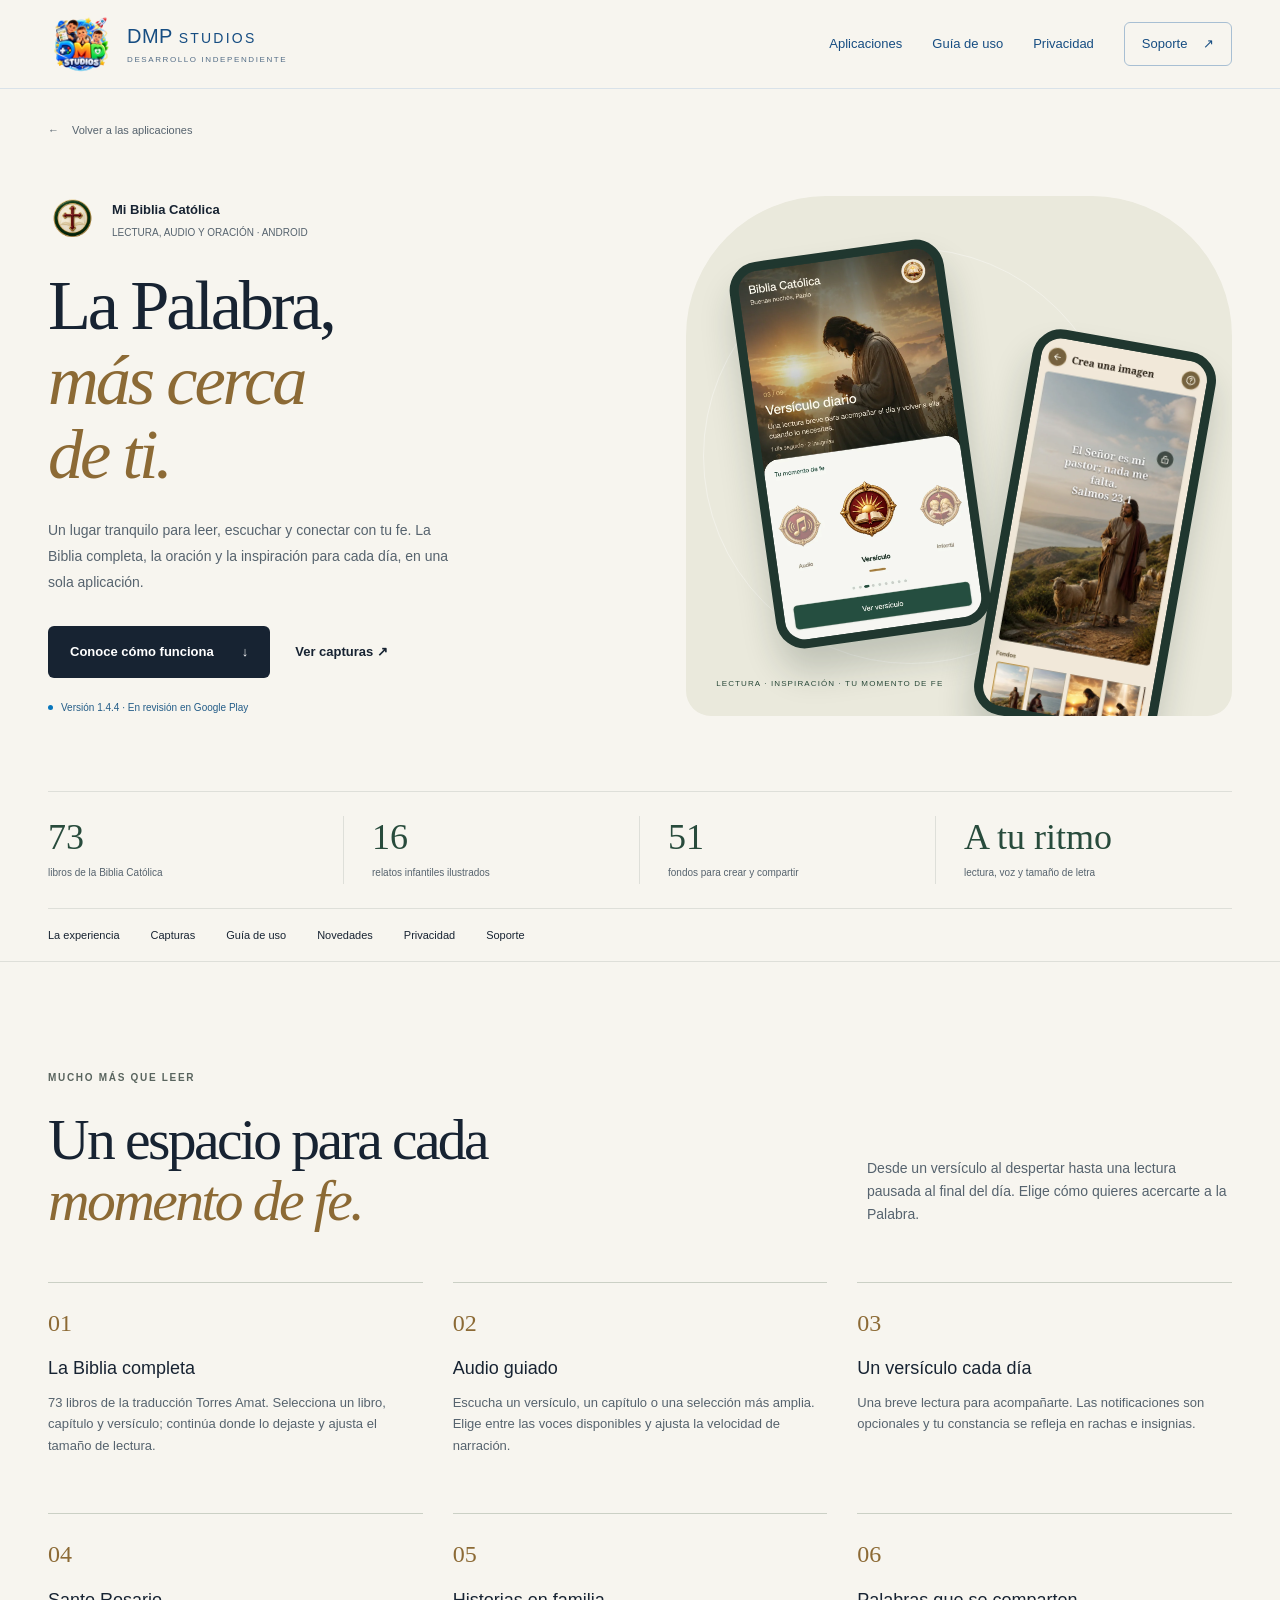
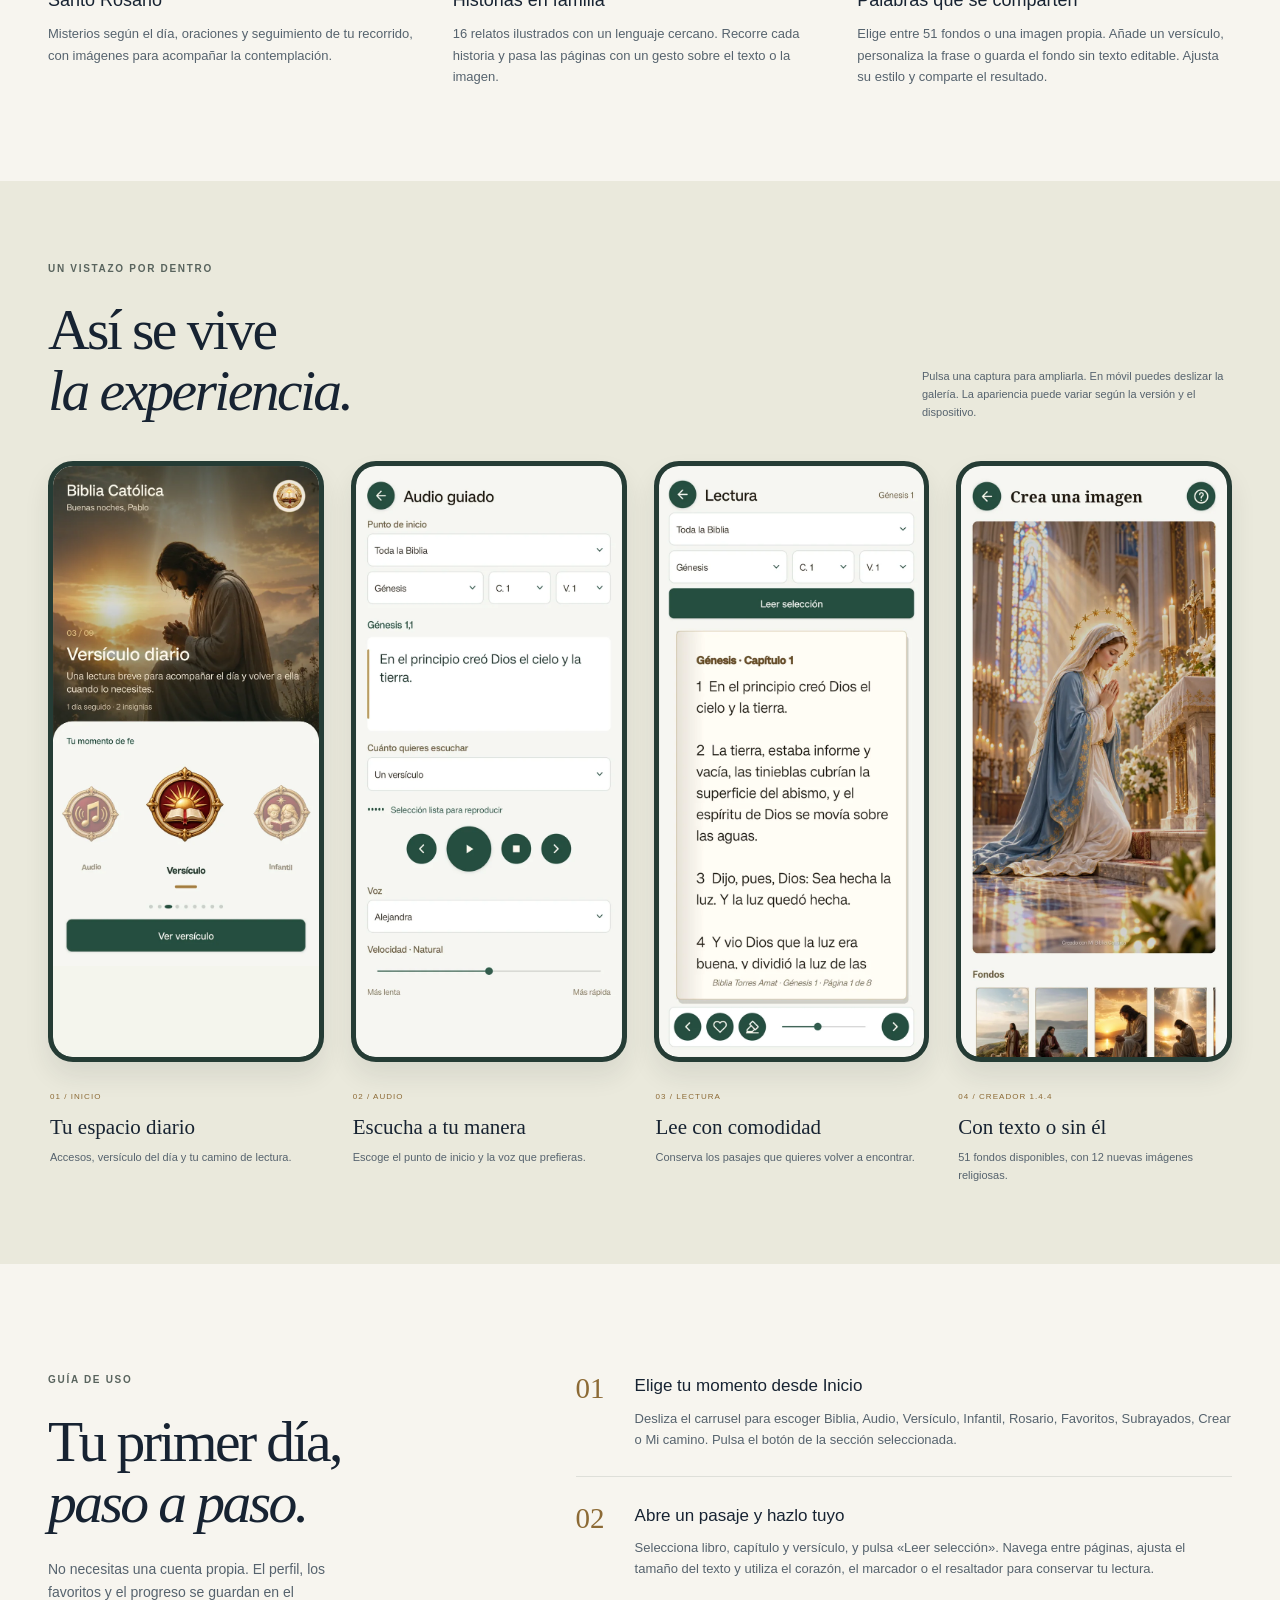
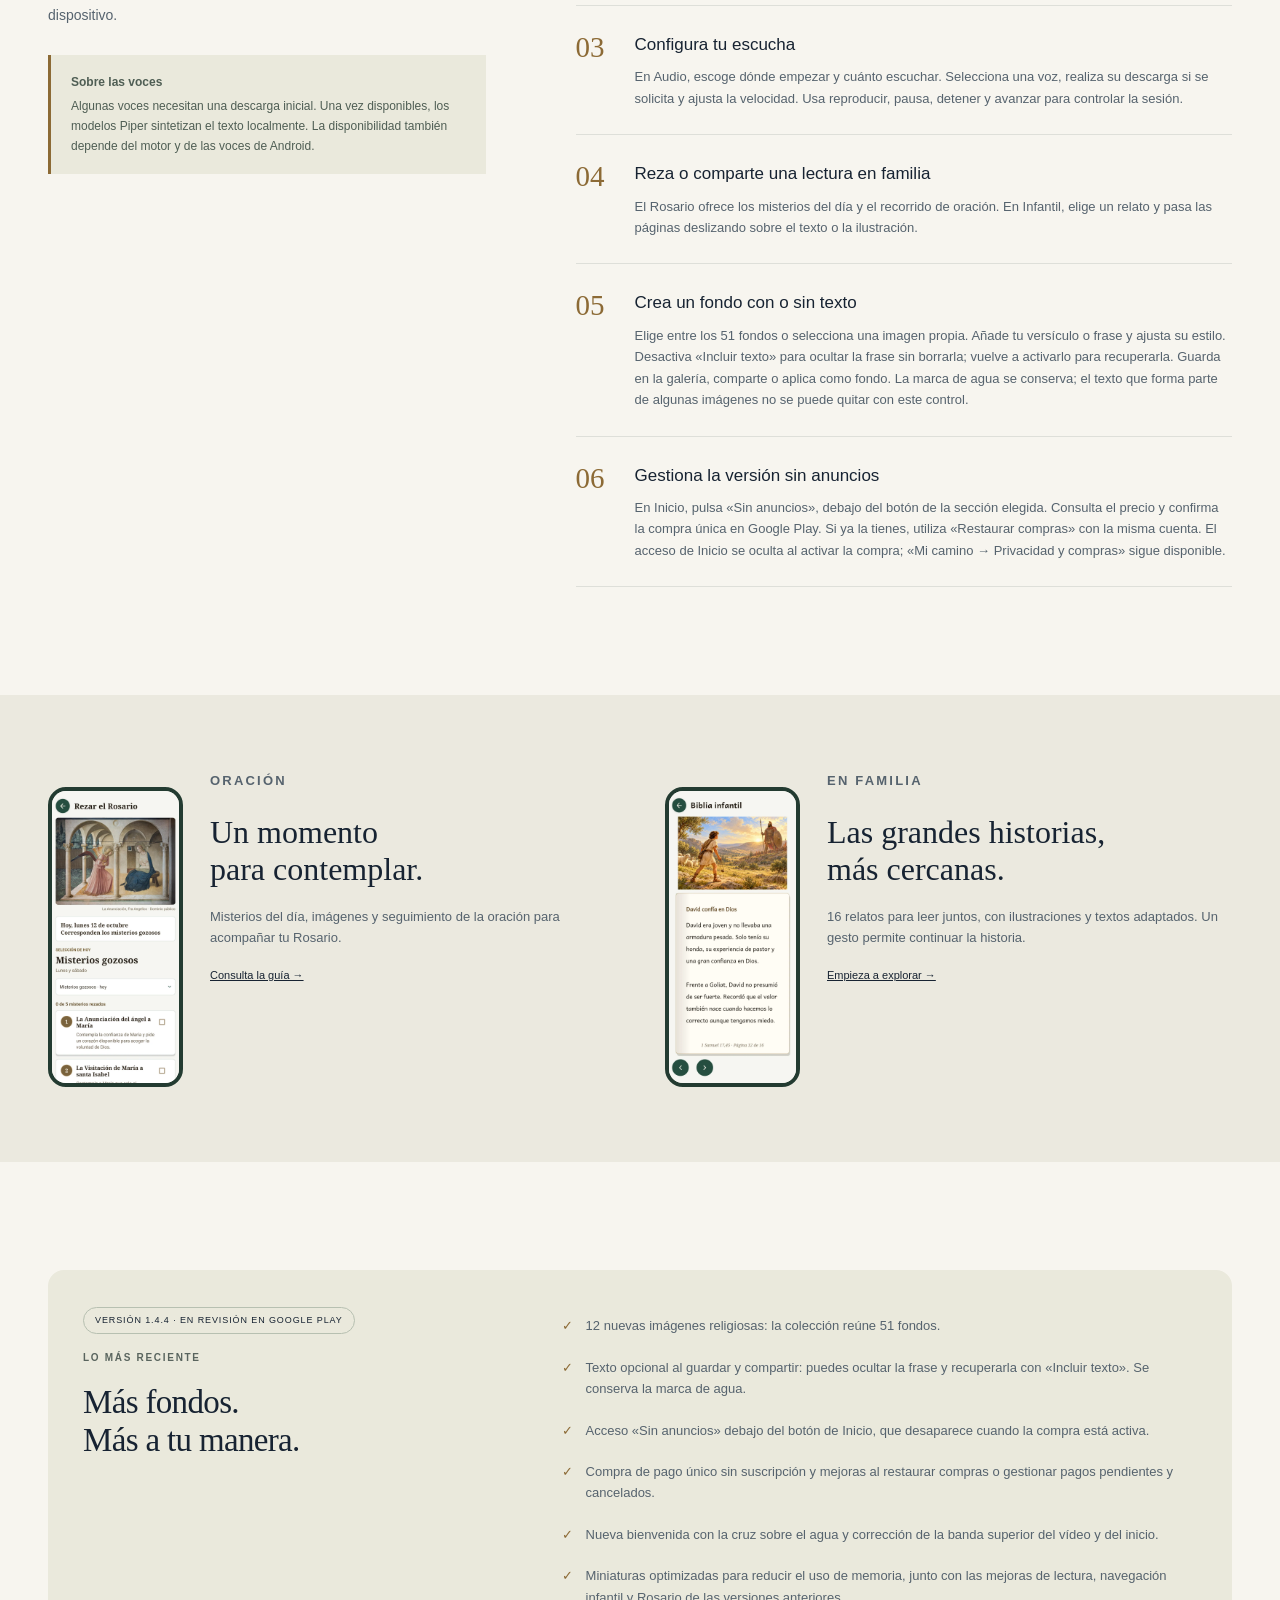
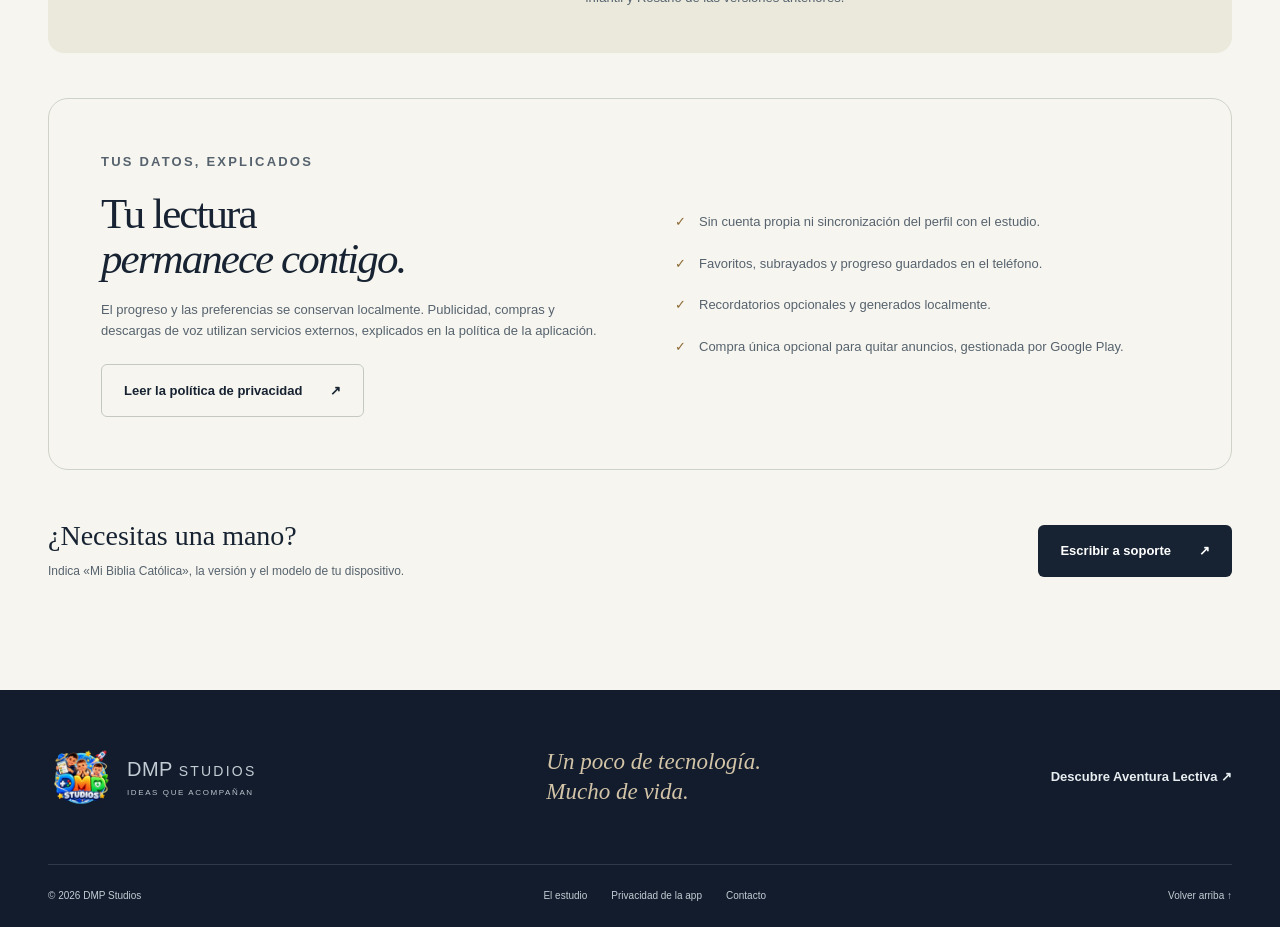
==== commit e4671a98: "Refresh Bible 1.4.4 improvements and Play review status" ====
--- a/biblia.html
+++ b/biblia.html
@@ -1,12 +1,12 @@
 <!doctype html><html lang="es"><head>
-<meta charset="utf-8"><meta name="viewport" content="width=device-width, initial-scale=1"><title>Mi Biblia Católica · Lectura, audio y oración · DMP Studios</title><meta name="description" content="Descubre los 73 libros de Mi Biblia Católica. Audio guiado, Rosario, 16 relatos infantiles y creador de imágenes. Manual, novedades y privacidad de DMP Studios."><meta name="theme-color" content="#121c2c"><link rel="canonical" href="https://pablorodriguezdev.github.io/dmp-studios/biblia.html"><meta property="og:type" content="website"><meta property="og:title" content="Mi Biblia Católica · Tu momento de fe"><meta property="og:description" content="Lee, escucha, reza y comparte la Palabra, a tu ritmo."><meta property="og:image" content="https://pablorodriguezdev.github.io/dmp-studios/assets/bible-icon.webp"><meta property="og:url" content="https://pablorodriguezdev.github.io/dmp-studios/biblia.html"><link rel="icon" href="./assets/bible-icon.webp" type="image/webp"><link rel="stylesheet" href="./styles.css?v=20261013-3">
+<meta charset="utf-8"><meta name="viewport" content="width=device-width, initial-scale=1"><title>Mi Biblia Católica · Lectura, audio y oración · DMP Studios</title><meta name="description" content="Descubre los 73 libros de Mi Biblia Católica. Audio guiado, Rosario, 16 relatos infantiles y 51 fondos con texto opcional. Novedades de la versión 1.4.4, en revisión en Google Play."><meta name="theme-color" content="#121c2c"><link rel="canonical" href="https://pablorodriguezdev.github.io/dmp-studios/biblia.html"><meta property="og:type" content="website"><meta property="og:title" content="Mi Biblia Católica · Tu momento de fe"><meta property="og:description" content="Lee, escucha, reza y comparte la Palabra, a tu ritmo."><meta property="og:image" content="https://pablorodriguezdev.github.io/dmp-studios/assets/bible-icon.webp"><meta property="og:url" content="https://pablorodriguezdev.github.io/dmp-studios/biblia.html"><link rel="icon" href="./assets/bible-icon.webp" type="image/webp"><link rel="stylesheet" href="./styles.css?v=20261017-biblia144">
 </head><body class="app-page bible-page"><a class="skip-link" href="#contenido">Saltar al contenido</a>
 <header class="site-header" data-header><div class="nav-shell"><a class="brand" href="./index.html" aria-label="DMP Studios, inicio"><img src="./assets/studio-mark.webp?v=20261013-3" width="52" height="52" alt=""><span>DMP <b>STUDIOS</b><small>DESARROLLO INDEPENDIENTE</small></span></a><button class="menu-toggle" type="button" aria-expanded="false" aria-controls="site-nav" data-menu-toggle><span></span><span></span><span class="sr-only" data-menu-label>Abrir menú</span></button><nav id="site-nav" class="site-nav" aria-label="Navegación principal" data-nav><a href="./index.html#aplicaciones">Aplicaciones</a><a href="#guia">Guía de uso</a><a href="./privacidad-biblia.html">Privacidad</a><a class="nav-cta" href="#soporte">Soporte <span aria-hidden="true">↗</span></a></nav></div></header>
-<main id="contenido"><div class="wrap"><p class="breadcrumb"><a href="./index.html#aplicaciones">← <span>Volver a las aplicaciones</span></a></p><section class="app-hero" id="biblia"><div><div class="app-identity"><img src="./assets/bible-icon.webp" width="256" height="256" alt="Icono de Mi Biblia Católica"><div><strong>Mi Biblia Católica</strong><small>LECTURA, AUDIO Y ORACIÓN · ANDROID</small></div></div><h1>La Palabra,<br><em>más cerca<br>de ti.</em></h1><p class="hero-intro">Un lugar tranquilo para leer, escuchar y conectar con tu fe. La Biblia completa, la oración y la inspiración para cada día, en una sola aplicación.</p><div class="actions"><a class="button button-ink" href="#guia">Conoce cómo funciona <span aria-hidden="true">↓</span></a><a class="text-link" href="#capturas">Ver capturas ↗</a></div><p class="status"><span></span>Lanzamiento en preparación · Google Play</p></div><div class="app-visual"><span class="stage-orbit" aria-hidden="true"></span><div class="phone phone-main"><img src="./assets/bible-home.webp" alt="Pantalla de inicio de la Biblia" width="720" height="1354" fetchpriority="high"></div><div class="phone phone-side"><img src="./assets/bible-art.webp" alt="Una imagen creada con el Salmo 23" width="720" height="1600"></div><span class="stage-label">LECTURA · INSPIRACIÓN · TU MOMENTO DE FE</span></div></section><div class="app-stats" aria-label="Datos de la aplicación"><div><strong>73</strong><span>libros de la Biblia Católica</span></div><div><strong>16</strong><span>relatos infantiles ilustrados</span></div><div><strong>9</strong><span>accesos a tus momentos de fe</span></div><div><strong>A tu ritmo</strong><span>lectura, voz y tamaño de letra</span></div></div></div>
+<main id="contenido"><div class="wrap"><p class="breadcrumb"><a href="./index.html#aplicaciones">← <span>Volver a las aplicaciones</span></a></p><section class="app-hero" id="biblia"><div><div class="app-identity"><img src="./assets/bible-icon.webp" width="256" height="256" alt="Icono de Mi Biblia Católica"><div><strong>Mi Biblia Católica</strong><small>LECTURA, AUDIO Y ORACIÓN · ANDROID</small></div></div><h1>La Palabra,<br><em>más cerca<br>de ti.</em></h1><p class="hero-intro">Un lugar tranquilo para leer, escuchar y conectar con tu fe. La Biblia completa, la oración y la inspiración para cada día, en una sola aplicación.</p><div class="actions"><a class="button button-ink" href="#guia">Conoce cómo funciona <span aria-hidden="true">↓</span></a><a class="text-link" href="#capturas">Ver capturas ↗</a></div><p class="status status-review"><span></span>Versión 1.4.4 · En revisión en Google Play</p></div><div class="app-visual"><span class="stage-orbit" aria-hidden="true"></span><div class="phone phone-main"><img src="./assets/bible-home.webp" alt="Pantalla de inicio de la Biblia" width="720" height="1354" fetchpriority="high"></div><div class="phone phone-side"><img src="./assets/bible-art.webp" alt="Una imagen creada con el Salmo 23" width="720" height="1600"></div><span class="stage-label">LECTURA · INSPIRACIÓN · TU MOMENTO DE FE</span></div></section><div class="app-stats" aria-label="Datos de la aplicación"><div><strong>73</strong><span>libros de la Biblia Católica</span></div><div><strong>16</strong><span>relatos infantiles ilustrados</span></div><div><strong>51</strong><span>fondos para crear y compartir</span></div><div><strong>A tu ritmo</strong><span>lectura, voz y tamaño de letra</span></div></div></div>
 <nav class="subnav" aria-label="Secciones de Mi Biblia Católica"><div class="wrap"><a href="#funciones">La experiencia</a><a href="#capturas">Capturas</a><a href="#guia">Guía de uso</a><a href="#novedades">Novedades</a><a href="#privacidad">Privacidad</a><a href="#soporte">Soporte</a></div></nav>
-<section class="section wrap intro-section" id="funciones"><div class="section-heading"><div><p class="eyebrow">MUCHO MÁS QUE LEER</p><h2>Un espacio para cada<br><em>momento de fe.</em></h2></div><p>Desde un versículo al despertar hasta una lectura pausada al final del día. Elige cómo quieres acercarte a la Palabra.</p></div><div class="feature-grid"><article class="feature-item"><span aria-hidden="true">01</span><h3>La Biblia completa</h3><p>73 libros de la traducción Torres Amat. Selecciona un libro, capítulo y versículo; continúa donde lo dejaste y ajusta el tamaño de lectura.</p></article><article class="feature-item"><span aria-hidden="true">02</span><h3>Audio guiado</h3><p>Escucha un versículo, un capítulo o una selección más amplia. Elige entre las voces disponibles y ajusta la velocidad de narración.</p></article><article class="feature-item"><span aria-hidden="true">03</span><h3>Un versículo cada día</h3><p>Una breve lectura para acompañarte. Las notificaciones son opcionales y tu constancia se refleja en rachas e insignias.</p></article><article class="feature-item"><span aria-hidden="true">04</span><h3>Santo Rosario</h3><p>Misterios según el día, oraciones y seguimiento de tu recorrido, con imágenes para acompañar la contemplación.</p></article><article class="feature-item"><span aria-hidden="true">05</span><h3>Historias en familia</h3><p>16 relatos ilustrados con un lenguaje cercano. Recorre cada historia y pasa las páginas con un gesto sobre el texto o la imagen.</p></article><article class="feature-item"><span aria-hidden="true">06</span><h3>Palabras que se comparten</h3><p>Combina un fondo con un versículo o una frase. Ajusta tipografía, color, posición y tamaño del texto; guarda o comparte el resultado.</p></article></div></section>
-<section class="gallery-section" id="capturas"><div class="wrap"><div class="gallery-heading"><div><p class="eyebrow">UN VISTAZO POR DENTRO</p><h2>Así se vive<br><em>la experiencia.</em></h2></div><p>Pulsa una captura para ampliarla. En móvil puedes deslizar la galería. La apariencia puede variar según la versión y el dispositivo.</p></div><div class="screenshot-gallery"><figure class="screenshot-card"><a href="./assets/bible-home.webp" data-lightbox data-caption="Inicio · Todos tus momentos de fe en un solo lugar" aria-label="Ampliar captura del inicio"><img class="bible-home-shot" src="./assets/bible-home.webp" width="720" height="1354" loading="lazy" alt="Inicio con versículo diario y accesos a las secciones"></a><figcaption><small>01 / INICIO</small><strong>Tu espacio diario</strong><p>Accesos, versículo del día y tu camino de lectura.</p></figcaption></figure><figure class="screenshot-card"><a href="./assets/bible-audio.webp" data-lightbox data-caption="Audio · Selección, voz y velocidad" aria-label="Ampliar captura de audio"><img src="./assets/bible-audio.webp" width="720" height="1600" loading="lazy" alt="Audio con libro, capítulo, voz y velocidad ajustable"></a><figcaption><small>02 / AUDIO</small><strong>Escucha a tu manera</strong><p>Escoge el punto de inicio y la voz que prefieras.</p></figcaption></figure><figure class="screenshot-card"><a href="./assets/bible-reader.webp" data-lightbox data-caption="Lectura · Favoritos, subrayados y tamaño del texto" aria-label="Ampliar captura de lectura"><img src="./assets/bible-reader.webp" width="720" height="1600" loading="lazy" alt="Lectura de Génesis con favoritos y controles de texto"></a><figcaption><small>03 / LECTURA</small><strong>Lee con comodidad</strong><p>Conserva los pasajes que quieres volver a encontrar.</p></figcaption></figure><figure class="screenshot-card"><a href="./assets/bible-art.webp" data-lightbox data-caption="Creador · Versículos convertidos en imágenes" aria-label="Ampliar captura del creador"><img src="./assets/bible-art.webp" width="720" height="1600" loading="lazy" alt="Creador con un fondo del Buen Pastor y el Salmo 23"></a><figcaption><small>04 / CREADOR</small><strong>Inspira y comparte</strong><p>Diseña una imagen con las palabras que te acompañan.</p></figcaption></figure></div></div></section>
-<section class="section wrap" id="guia"><div class="guide-layout"><div class="guide-copy"><p class="eyebrow">GUÍA DE USO</p><h2>Tu primer día,<br><em>paso a paso.</em></h2><p>No necesitas una cuenta propia. El perfil, los favoritos y el progreso se guardan en el dispositivo.</p><div class="tip"><strong>Sobre las voces</strong>Algunas voces necesitan una descarga inicial. Una vez disponibles, los modelos Piper sintetizan el texto localmente. La disponibilidad también depende del motor y de las voces de Android.</div></div><ol class="guide-steps"><li><span>01</span><div><h3>Elige tu momento desde Inicio</h3><p>Desliza el carrusel para escoger Biblia, Audio, Versículo, Infantil, Rosario, Favoritos, Subrayados, Crear o Mi camino. Pulsa el botón de la sección seleccionada.</p></div></li><li><span>02</span><div><h3>Abre un pasaje y hazlo tuyo</h3><p>Selecciona libro, capítulo y versículo, y pulsa «Leer selección». Navega entre páginas, ajusta el tamaño del texto y utiliza el corazón, el marcador o el resaltador para conservar tu lectura.</p></div></li><li><span>03</span><div><h3>Configura tu escucha</h3><p>En Audio, escoge dónde empezar y cuánto escuchar. Selecciona una voz, realiza su descarga si se solicita y ajusta la velocidad. Usa reproducir, pausa, detener y avanzar para controlar la sesión.</p></div></li><li><span>04</span><div><h3>Reza o comparte una lectura en familia</h3><p>El Rosario ofrece los misterios del día y el recorrido de oración. En Infantil, elige un relato y pasa las páginas deslizando sobre el texto o la ilustración.</p></div></li><li><span>05</span><div><h3>Crea una imagen</h3><p>Elige un fondo de la colección o una imagen propia. Añade un versículo o texto, cambia su estilo y posición, y guarda, comparte o establece el resultado como fondo con las opciones de Android.</p></div></li></ol></div></section>
+<section class="section wrap intro-section" id="funciones"><div class="section-heading"><div><p class="eyebrow">MUCHO MÁS QUE LEER</p><h2>Un espacio para cada<br><em>momento de fe.</em></h2></div><p>Desde un versículo al despertar hasta una lectura pausada al final del día. Elige cómo quieres acercarte a la Palabra.</p></div><div class="feature-grid"><article class="feature-item"><span aria-hidden="true">01</span><h3>La Biblia completa</h3><p>73 libros de la traducción Torres Amat. Selecciona un libro, capítulo y versículo; continúa donde lo dejaste y ajusta el tamaño de lectura.</p></article><article class="feature-item"><span aria-hidden="true">02</span><h3>Audio guiado</h3><p>Escucha un versículo, un capítulo o una selección más amplia. Elige entre las voces disponibles y ajusta la velocidad de narración.</p></article><article class="feature-item"><span aria-hidden="true">03</span><h3>Un versículo cada día</h3><p>Una breve lectura para acompañarte. Las notificaciones son opcionales y tu constancia se refleja en rachas e insignias.</p></article><article class="feature-item"><span aria-hidden="true">04</span><h3>Santo Rosario</h3><p>Misterios según el día, oraciones y seguimiento de tu recorrido, con imágenes para acompañar la contemplación.</p></article><article class="feature-item"><span aria-hidden="true">05</span><h3>Historias en familia</h3><p>16 relatos ilustrados con un lenguaje cercano. Recorre cada historia y pasa las páginas con un gesto sobre el texto o la imagen.</p></article><article class="feature-item"><span aria-hidden="true">06</span><h3>Palabras que se comparten</h3><p>Elige entre 51 fondos o una imagen propia. Añade un versículo, personaliza la frase o guarda el fondo sin texto editable. Ajusta su estilo y comparte el resultado.</p></article></div></section>
+<section class="gallery-section" id="capturas"><div class="wrap"><div class="gallery-heading"><div><p class="eyebrow">UN VISTAZO POR DENTRO</p><h2>Así se vive<br><em>la experiencia.</em></h2></div><p>Pulsa una captura para ampliarla. En móvil puedes deslizar la galería. La apariencia puede variar según la versión y el dispositivo.</p></div><div class="screenshot-gallery"><figure class="screenshot-card"><a href="./assets/bible-home.webp" data-lightbox data-caption="Inicio · Todos tus momentos de fe en un solo lugar" aria-label="Ampliar captura del inicio"><img class="bible-home-shot" src="./assets/bible-home.webp" width="720" height="1354" loading="lazy" alt="Inicio con versículo diario y accesos a las secciones"></a><figcaption><small>01 / INICIO</small><strong>Tu espacio diario</strong><p>Accesos, versículo del día y tu camino de lectura.</p></figcaption></figure><figure class="screenshot-card"><a href="./assets/bible-audio.webp" data-lightbox data-caption="Audio · Selección, voz y velocidad" aria-label="Ampliar captura de audio"><img src="./assets/bible-audio.webp" width="720" height="1600" loading="lazy" alt="Audio con libro, capítulo, voz y velocidad ajustable"></a><figcaption><small>02 / AUDIO</small><strong>Escucha a tu manera</strong><p>Escoge el punto de inicio y la voz que prefieras.</p></figcaption></figure><figure class="screenshot-card"><a href="./assets/bible-reader.webp" data-lightbox data-caption="Lectura · Favoritos, subrayados y tamaño del texto" aria-label="Ampliar captura de lectura"><img src="./assets/bible-reader.webp" width="720" height="1600" loading="lazy" alt="Lectura de Génesis con favoritos y controles de texto"></a><figcaption><small>03 / LECTURA</small><strong>Lee con comodidad</strong><p>Conserva los pasajes que quieres volver a encontrar.</p></figcaption></figure><figure class="screenshot-card"><a href="./assets/bible-art-144.webp" data-lightbox data-caption="Creador 1.4.4 · Uno de los 12 nuevos fondos, con el texto editable oculto" aria-label="Ampliar captura del creador actualizado"><img src="./assets/bible-art-144.webp" width="720" height="1600" loading="lazy" alt="Nuevo fondo de la Virgen ante el altar, sin texto editable y con la marca de agua de la app"></a><figcaption><small>04 / CREADOR 1.4.4</small><strong>Con texto o sin él</strong><p>51 fondos disponibles, con 12 nuevas imágenes religiosas.</p></figcaption></figure></div></div></section>
+<section class="section wrap" id="guia"><div class="guide-layout"><div class="guide-copy"><p class="eyebrow">GUÍA DE USO</p><h2>Tu primer día,<br><em>paso a paso.</em></h2><p>No necesitas una cuenta propia. El perfil, los favoritos y el progreso se guardan en el dispositivo.</p><div class="tip"><strong>Sobre las voces</strong>Algunas voces necesitan una descarga inicial. Una vez disponibles, los modelos Piper sintetizan el texto localmente. La disponibilidad también depende del motor y de las voces de Android.</div></div><ol class="guide-steps"><li><span>01</span><div><h3>Elige tu momento desde Inicio</h3><p>Desliza el carrusel para escoger Biblia, Audio, Versículo, Infantil, Rosario, Favoritos, Subrayados, Crear o Mi camino. Pulsa el botón de la sección seleccionada.</p></div></li><li><span>02</span><div><h3>Abre un pasaje y hazlo tuyo</h3><p>Selecciona libro, capítulo y versículo, y pulsa «Leer selección». Navega entre páginas, ajusta el tamaño del texto y utiliza el corazón, el marcador o el resaltador para conservar tu lectura.</p></div></li><li><span>03</span><div><h3>Configura tu escucha</h3><p>En Audio, escoge dónde empezar y cuánto escuchar. Selecciona una voz, realiza su descarga si se solicita y ajusta la velocidad. Usa reproducir, pausa, detener y avanzar para controlar la sesión.</p></div></li><li><span>04</span><div><h3>Reza o comparte una lectura en familia</h3><p>El Rosario ofrece los misterios del día y el recorrido de oración. En Infantil, elige un relato y pasa las páginas deslizando sobre el texto o la ilustración.</p></div></li><li><span>05</span><div><h3>Crea un fondo con o sin texto</h3><p>Elige entre los 51 fondos o selecciona una imagen propia. Añade tu versículo o frase y ajusta su estilo. Desactiva «Incluir texto» para ocultar la frase sin borrarla; vuelve a activarlo para recuperarla. Guarda en la galería, comparte o aplica como fondo. La marca de agua se conserva; el texto que forma parte de algunas imágenes no se puede quitar con este control.</p></div></li><li><span>06</span><div><h3>Gestiona la versión sin anuncios</h3><p>En Inicio, pulsa «Sin anuncios», debajo del botón de la sección elegida. Consulta el precio y confirma la compra única en Google Play. Si ya la tienes, utiliza «Restaurar compras» con la misma cuenta. El acceso de Inicio se oculta al activar la compra; «Mi camino → Privacidad y compras» sigue disponible.</p></div></li></ol></div></section>
 <section class="companion-section"><div class="wrap companion-grid"><article class="companion-card"><a href="./assets/bible-rosary.webp" data-lightbox aria-label="Ampliar captura del Rosario"><img src="./assets/bible-rosary.webp" width="720" height="1600" loading="lazy" alt="Rosario con los misterios gozosos y sus oraciones"></a><div><p class="eyebrow">ORACIÓN</p><h3>Un momento<br>para contemplar.</h3><p>Misterios del día, imágenes y seguimiento de la oración para acompañar tu Rosario.</p><a href="#guia">Consulta la guía →</a></div></article><article class="companion-card"><a href="./assets/bible-children.webp" data-lightbox aria-label="Ampliar captura de Biblia infantil"><img src="./assets/bible-children.webp" width="720" height="1600" loading="lazy" alt="Relato infantil ilustrado de David y Goliat"></a><div><p class="eyebrow">EN FAMILIA</p><h3>Las grandes historias,<br>más cercanas.</h3><p>16 relatos para leer juntos, con ilustraciones y textos adaptados. Un gesto permite continuar la historia.</p><a href="#guia">Empieza a explorar →</a></div></article></div></section>
-<section class="section wrap" id="novedades"><div class="release-note"><div><span class="version">VERSIÓN 1.4.1 · PREPARADA PARA LANZAMIENTO</span><p class="eyebrow">LO MÁS RECIENTE</p><h3>Una lectura<br>más cómoda.</h3></div><ul class="check-list"><li>Paginación ajustada al espacio y al tamaño de letra para evitar textos cortados.</li><li>Gestos para pasar las páginas de las historias infantiles.</li><li>Corrección de la imagen de los misterios del día en el Rosario.</li><li>Banner limitado a Inicio y anuncios de entrada con una espera de dos minutos por sección; sin interrupciones periódicas de lectura.</li><li>Diseño vertical, mejoras de pantalla completa y aviso de actualizaciones mediante Google Play.</li></ul></div><section class="app-privacy" id="privacidad"><div><p class="eyebrow">TUS DATOS, EXPLICADOS</p><h2>Tu lectura<br><em>permanece contigo.</em></h2><p>El progreso y las preferencias se conservan localmente. Publicidad, compras y descargas de voz utilizan servicios externos, explicados en la política de la aplicación.</p><a class="button button-outline" href="./privacidad-biblia.html">Leer la política de privacidad <span aria-hidden="true">↗</span></a></div><ul class="check-list"><li>Sin cuenta propia ni sincronización del perfil con el estudio.</li><li>Favoritos, subrayados y progreso guardados en el teléfono.</li><li>Recordatorios opcionales y generados localmente.</li><li>Compra única opcional para quitar anuncios, gestionada por Google Play.</li></ul></section><section class="app-support" id="soporte"><div><h3>¿Necesitas una mano?</h3><p>Indica «Mi Biblia Católica», la versión y el modelo de tu dispositivo.</p></div><a class="button button-ink" href="mailto:dmpstudiodev@gmail.com?subject=Soporte%20Mi%20Biblia%20Cat%C3%B3lica">Escribir a soporte <span aria-hidden="true">↗</span></a></section></section>
+<section class="section wrap" id="novedades"><div class="release-note"><div><span class="version">VERSIÓN 1.4.4 · EN REVISIÓN EN GOOGLE PLAY</span><p class="eyebrow">LO MÁS RECIENTE</p><h3>Más fondos.<br>Más a tu manera.</h3></div><ul class="check-list"><li>12 nuevas imágenes religiosas: la colección reúne 51 fondos.</li><li>Texto opcional al guardar y compartir: puedes ocultar la frase y recuperarla con «Incluir texto». Se conserva la marca de agua.</li><li>Acceso «Sin anuncios» debajo del botón de Inicio, que desaparece cuando la compra está activa.</li><li>Compra de pago único sin suscripción y mejoras al restaurar compras o gestionar pagos pendientes y cancelados.</li><li>Nueva bienvenida con la cruz sobre el agua y corrección de la banda superior del vídeo y del inicio.</li><li>Miniaturas optimizadas para reducir el uso de memoria, junto con las mejoras de lectura, navegación infantil y Rosario de las versiones anteriores.</li></ul></div><section class="app-privacy" id="privacidad"><div><p class="eyebrow">TUS DATOS, EXPLICADOS</p><h2>Tu lectura<br><em>permanece contigo.</em></h2><p>El progreso y las preferencias se conservan localmente. Publicidad, compras y descargas de voz utilizan servicios externos, explicados en la política de la aplicación.</p><a class="button button-outline" href="./privacidad-biblia.html">Leer la política de privacidad <span aria-hidden="true">↗</span></a></div><ul class="check-list"><li>Sin cuenta propia ni sincronización del perfil con el estudio.</li><li>Favoritos, subrayados y progreso guardados en el teléfono.</li><li>Recordatorios opcionales y generados localmente.</li><li>Compra única opcional para quitar anuncios, gestionada por Google Play.</li></ul></section><section class="app-support" id="soporte"><div><h3>¿Necesitas una mano?</h3><p>Indica «Mi Biblia Católica», la versión y el modelo de tu dispositivo.</p></div><a class="button button-ink" href="mailto:dmpstudiodev@gmail.com?subject=Soporte%20Mi%20Biblia%20Cat%C3%B3lica">Escribir a soporte <span aria-hidden="true">↗</span></a></section></section>
 </main><footer class="site-footer"><div class="wrap footer-top"><a class="brand" href="./index.html"><img src="./assets/studio-mark.webp?v=20261013-3" width="52" height="52" alt=""><span>DMP <b>STUDIOS</b><small>IDEAS QUE ACOMPAÑAN</small></span></a><p>Un poco de tecnología.<br>Mucho de vida.</p><a class="text-link light-link" href="./juego.html">Descubre Aventura Lectiva ↗</a></div><div class="wrap footer-bottom"><p>© <span data-year>2026</span> DMP Studios</p><nav aria-label="Navegación secundaria"><a href="./index.html">El estudio</a><a href="./privacidad-biblia.html">Privacidad de la app</a><a href="./index.html#soporte">Contacto</a></nav><a href="#biblia">Volver arriba ↑</a></div></footer><script src="./app.js?v=20261013-3" defer></script></body></html>
--- a/styles.css
+++ b/styles.css
@@ -18,6 +18,7 @@
 .site-header{background:var(--paper);color:#164d82;border-bottom-color:#d9e2e9}.site-header .brand small{color:#536d87}.brand img{width:66px;height:66px;object-fit:contain;object-position:center;flex-shrink:0;overflow:visible;border-radius:0}.site-header .site-nav>a:hover{color:#0074be}.site-header .site-nav .nav-cta{border-color:#a8bfd3}.site-header .menu-toggle{border-color:#a8bfd3;color:#164d82}.site-header .menu-toggle>span:not(.sr-only){background:#164d82}.product-top>img,.app-identity>img{object-fit:contain;object-position:center;border-radius:0;padding:4px;flex-shrink:0}
 .studio-hero{background:var(--paper);color:#174977}.studio-hero .hero-copy h1 em{color:#0074bd}.studio-hero .eyebrow.light{color:#4c6c89}.studio-hero .signal{background:#0074bd;box-shadow:0 0 0 5px #0074bd12}.studio-hero .hero-intro{color:#4d657c}.studio-hero .button-gold{background:#0876bc;color:#fff}.studio-hero .button-gold:hover{background:#065d98}.studio-hero .light-link{color:#205888}.studio-hero .light-link:hover{color:#0074bd}.studio-hero .hero-footnote{color:#57718a;border-left:2px solid #c5dbea;padding-left:14px}.studio-hero .hero-footnote strong{color:#245b88}.studio-hero .orbit{border-color:#78a8cc22}.studio-hero .studio-logo{filter:drop-shadow(0 15px 24px #245b8814)}.studio-hero .art-index{color:#567b9d}.studio-hero .art-caption{color:#365e80}.studio-hero .art-caption>span{font-size:9px;color:inherit}.studio-hero .hero-bottom{border-top-color:#cad9e4;color:#4a6883}.purpose-strip{background:#edf2f5;color:#385c7a;border-bottom-color:#d7e2ea}
 .decorative-star{font-style:normal;color:#be8a28}.studio-hero .hero-footnote{border-left:0;padding-left:0}.hero-footnote .decorative-star{font-size:26px;line-height:1}.studio-hero .art-caption>.decorative-star{font-size:19px;line-height:1;color:#be8a28}.purpose-strip .decorative-star{font-size:15px;color:#be8a28}.floating-chip>.decorative-star{color:#be8a28}
+.status-review{color:#245d88}.status-review>span{background:#0876bc}.news-card .news-meta{flex-wrap:wrap;row-gap:8px}
 @media(max-width:800px){.brand img{width:54px;height:54px}.site-header .site-nav{background:var(--paper);border-bottom-color:#c8d9e5}}
 @media(max-width:600px){.studio-hero .art-caption>span{font-size:7px}}
 @media(prefers-reduced-motion:reduce){html{scroll-behavior:auto}*,*::before,*::after{animation:none!important;transition:none!important}}
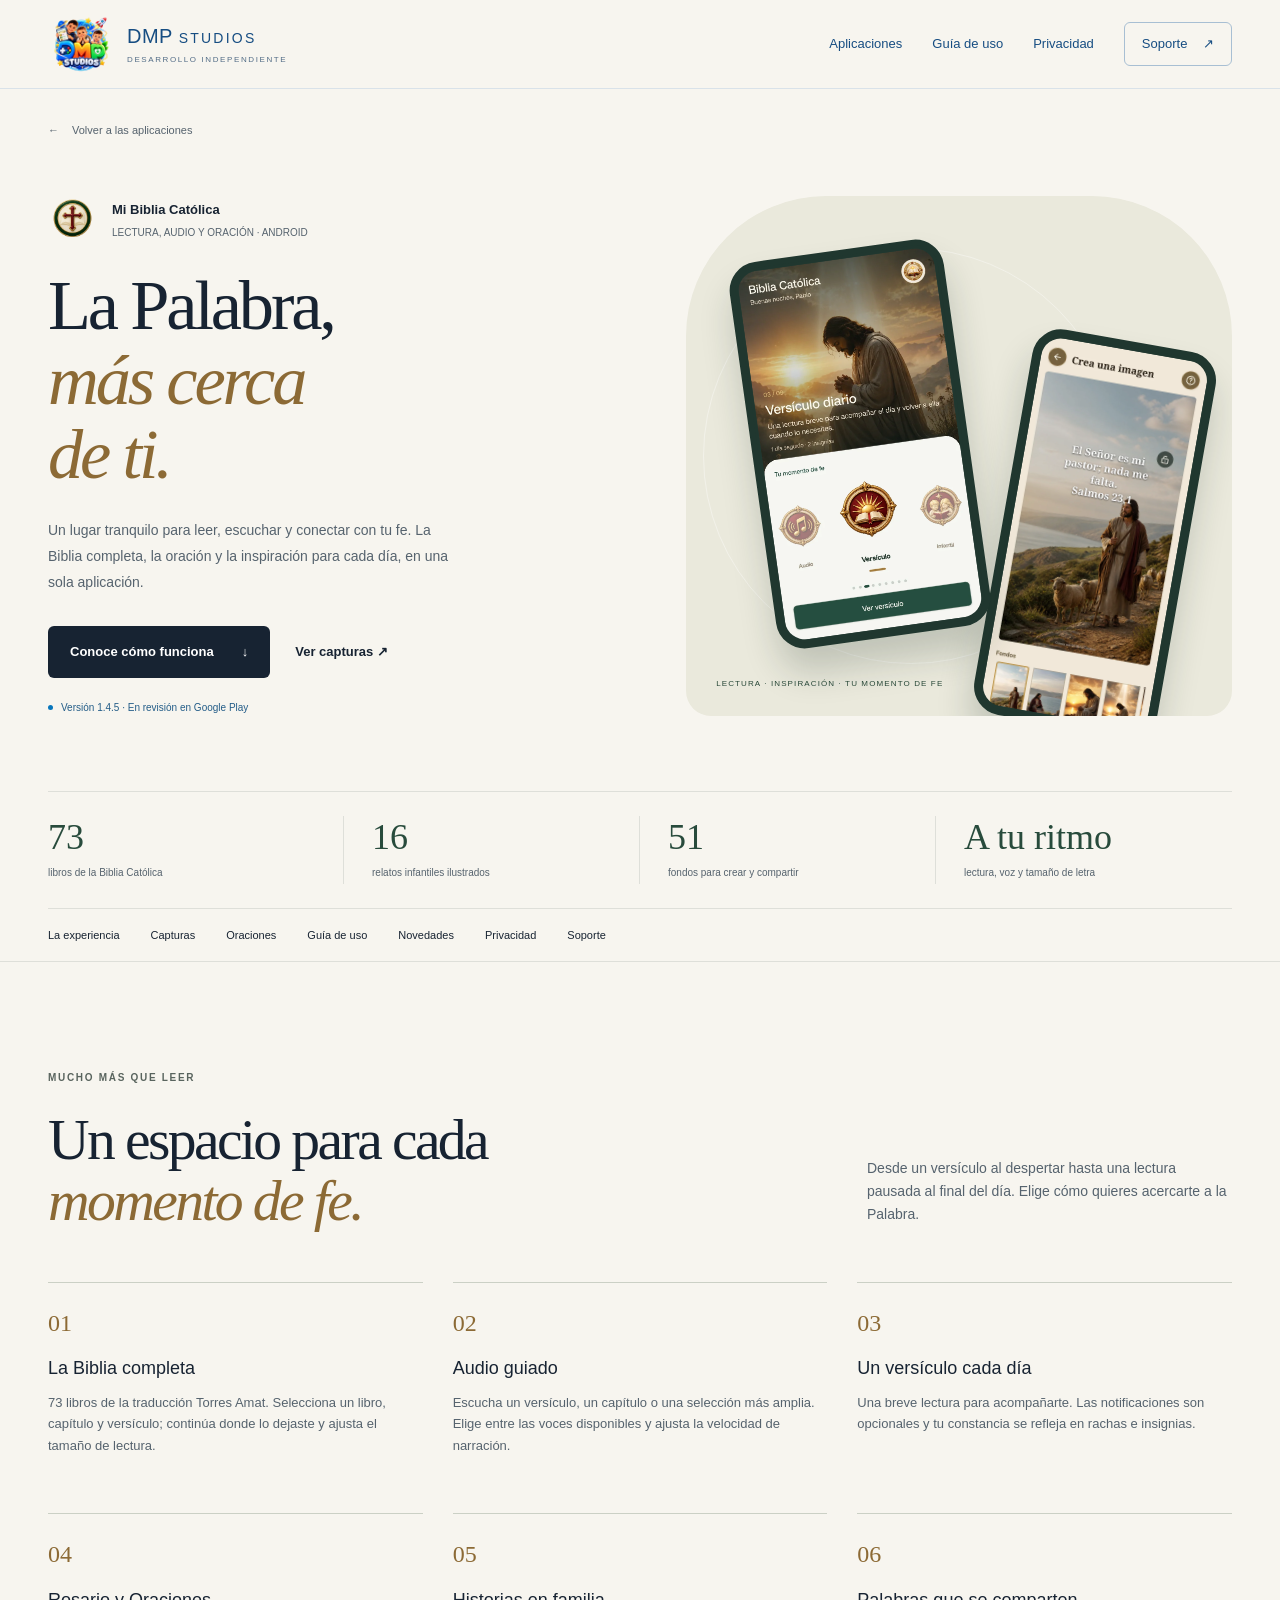
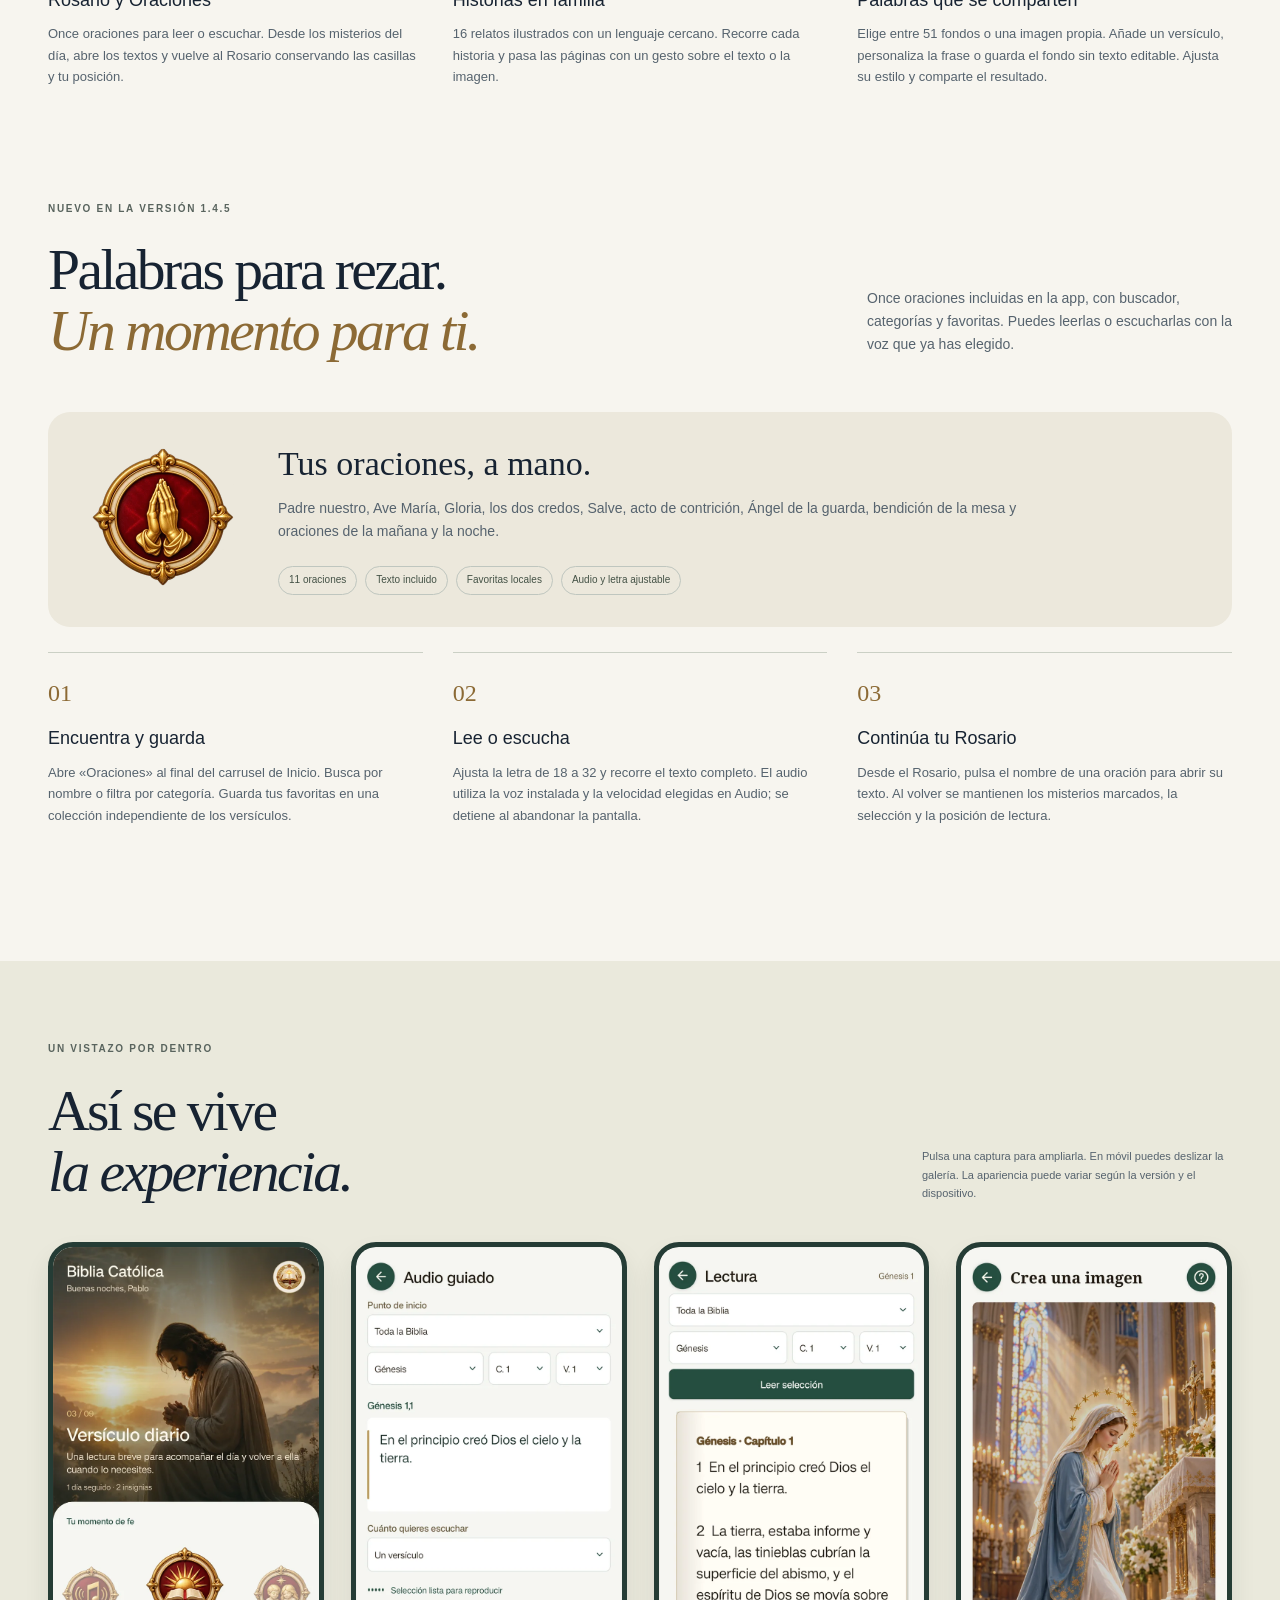
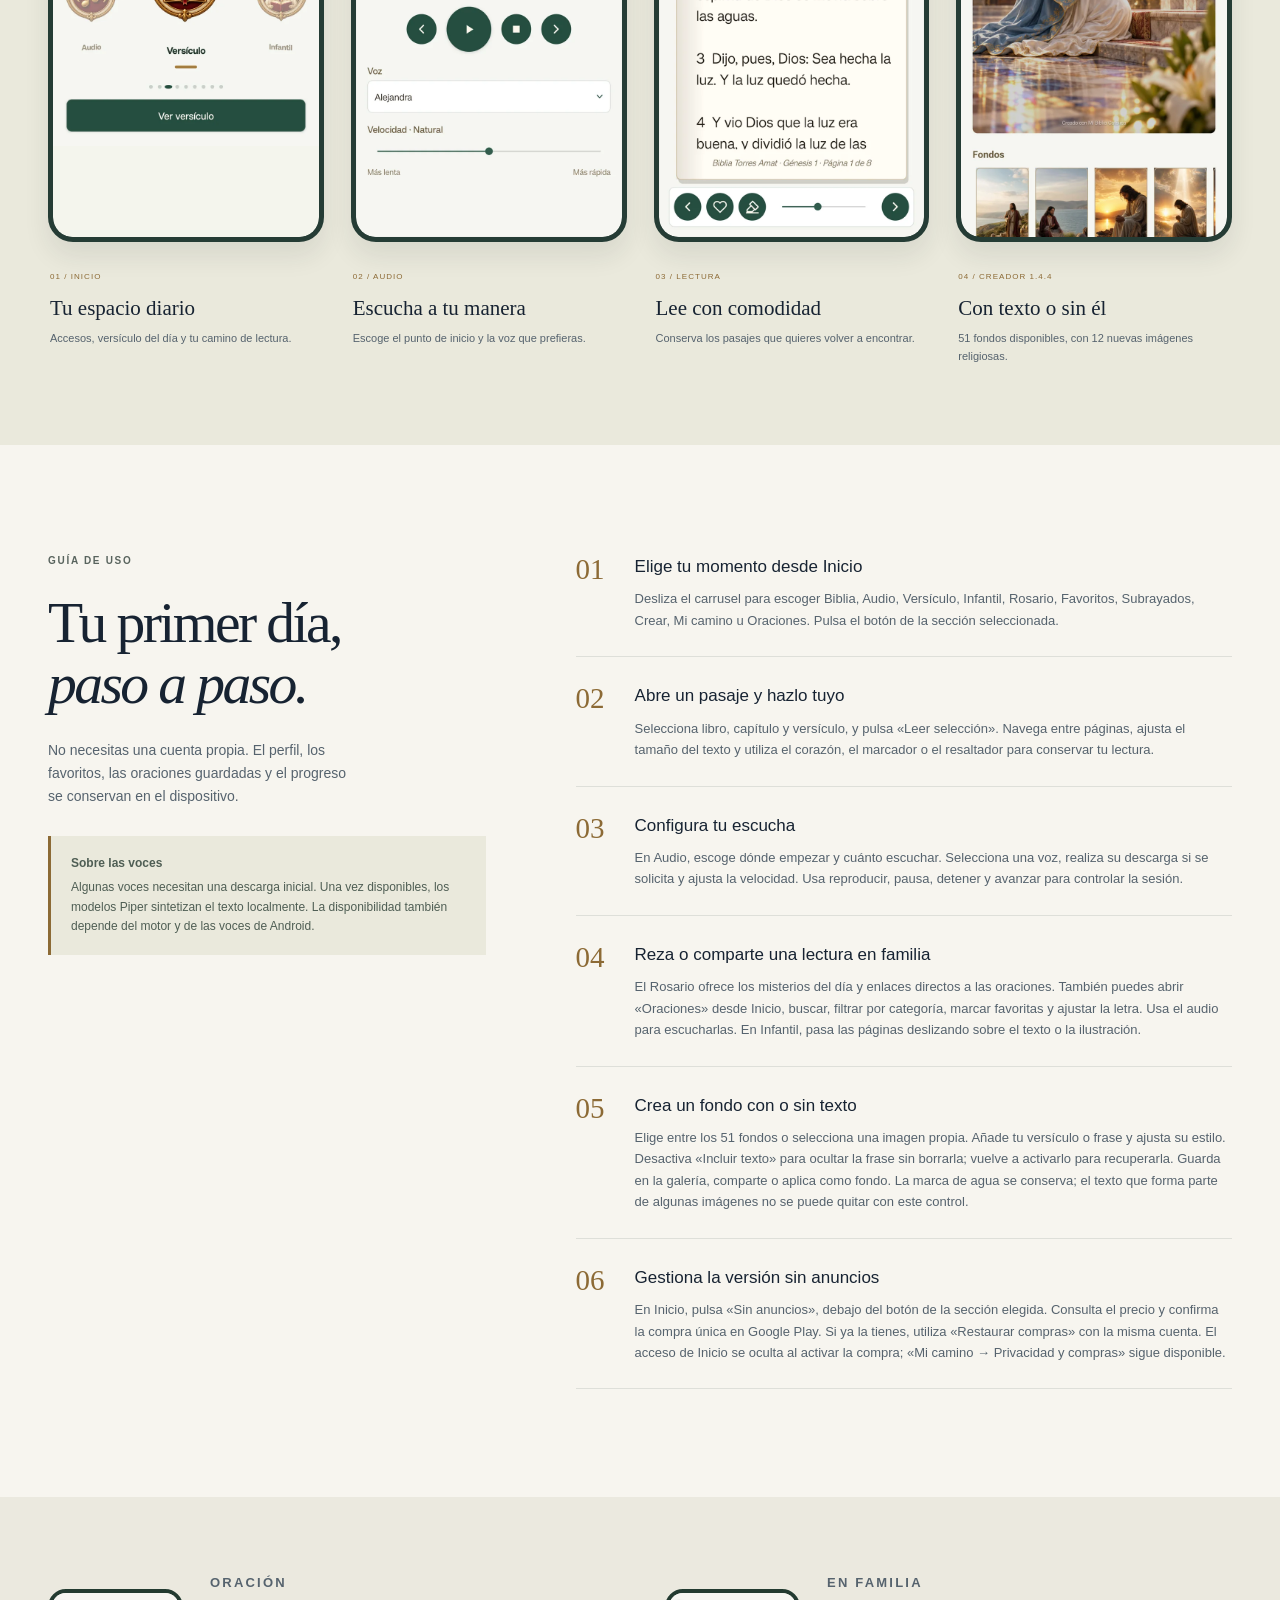
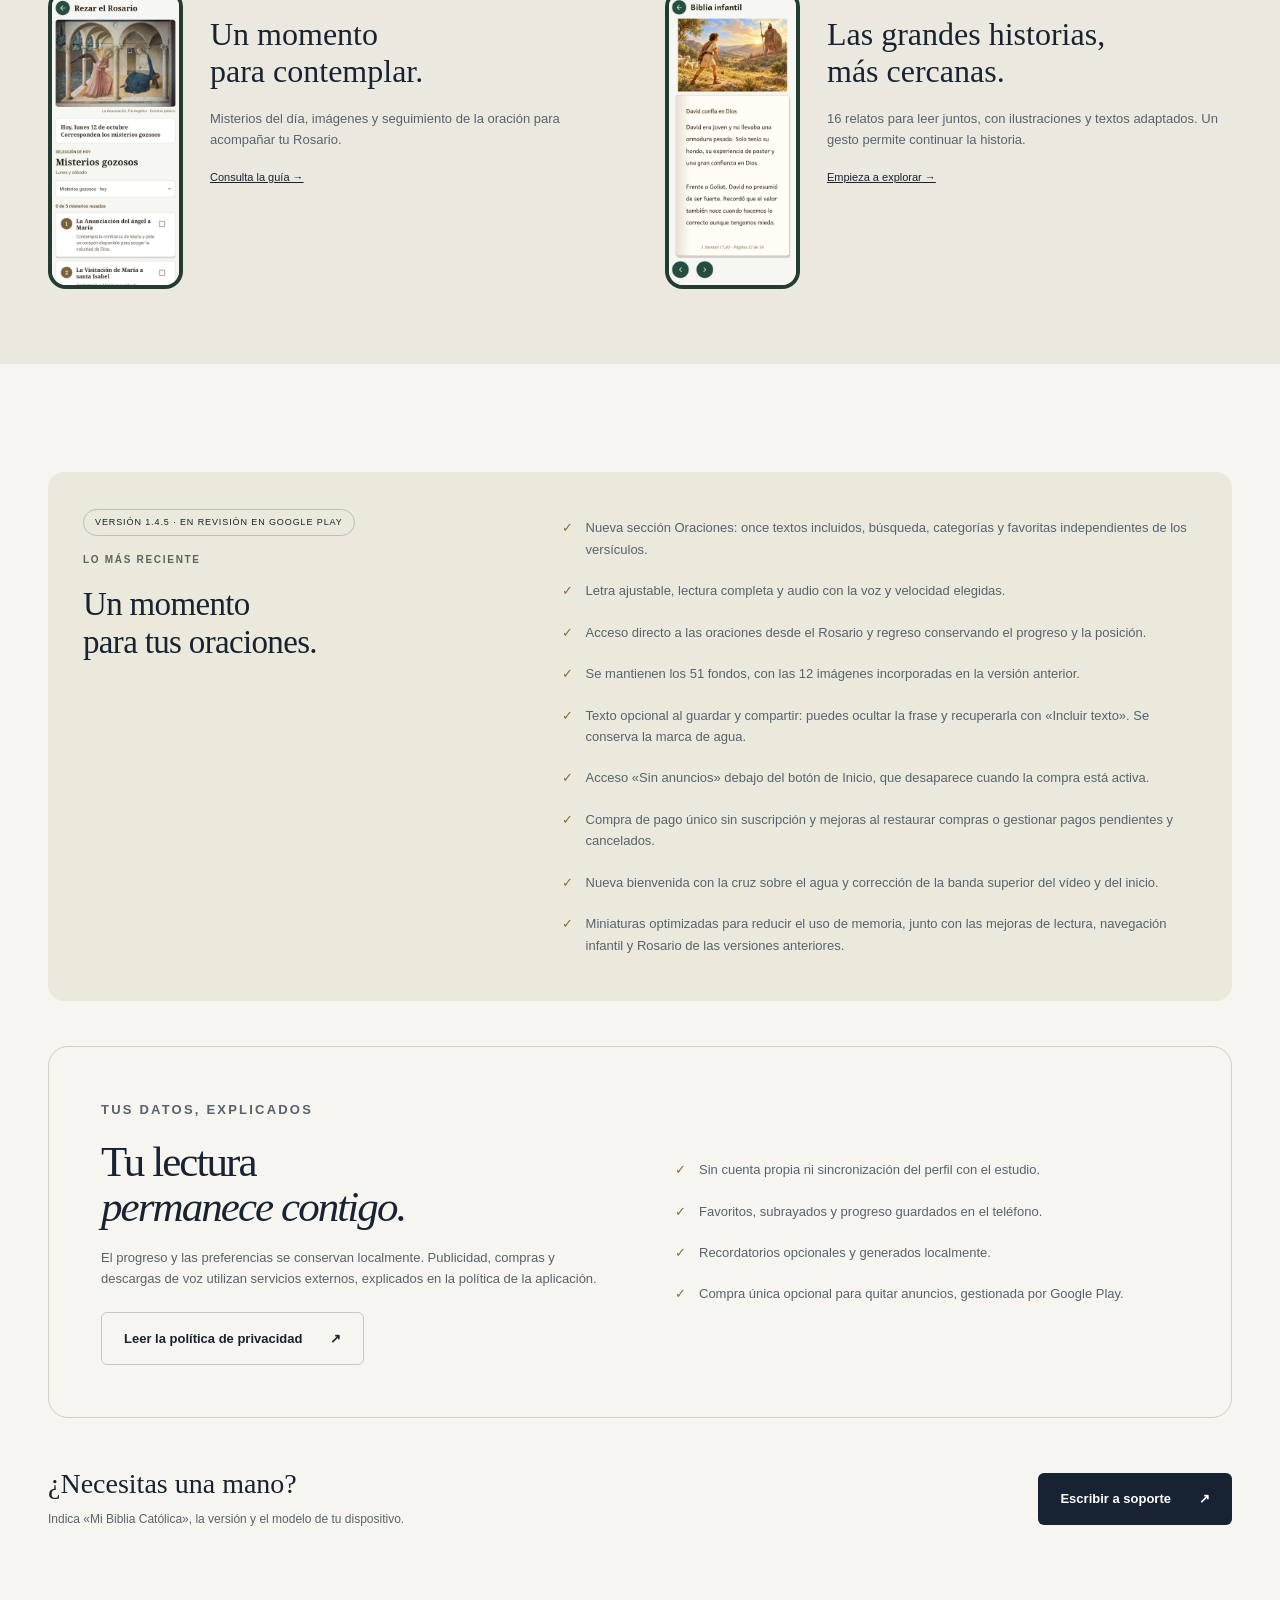
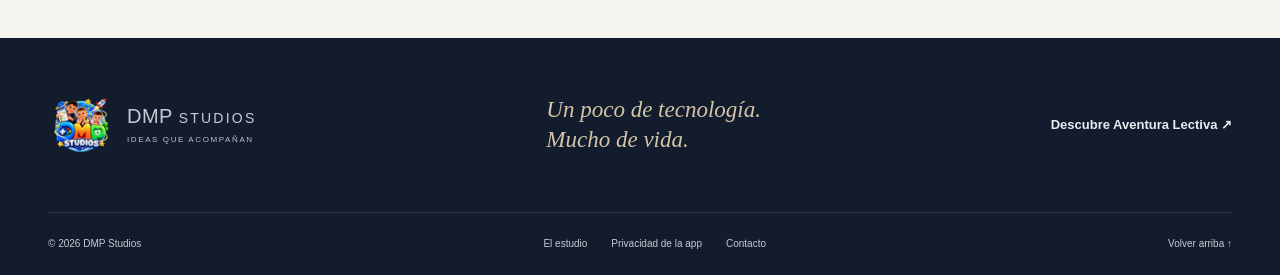
==== commit 7ee8e388: "Publish prayer section and avatar adventure updates" ====
--- a/biblia.html
+++ b/biblia.html
@@ -1,12 +1,12 @@
 <!doctype html><html lang="es"><head>
-<meta charset="utf-8"><meta name="viewport" content="width=device-width, initial-scale=1"><title>Mi Biblia Católica · Lectura, audio y oración · DMP Studios</title><meta name="description" content="Descubre los 73 libros de Mi Biblia Católica. Audio guiado, Rosario, 16 relatos infantiles y 51 fondos con texto opcional. Novedades de la versión 1.4.4, en revisión en Google Play."><meta name="theme-color" content="#121c2c"><link rel="canonical" href="https://pablorodriguezdev.github.io/dmp-studios/biblia.html"><meta property="og:type" content="website"><meta property="og:title" content="Mi Biblia Católica · Tu momento de fe"><meta property="og:description" content="Lee, escucha, reza y comparte la Palabra, a tu ritmo."><meta property="og:image" content="https://pablorodriguezdev.github.io/dmp-studios/assets/bible-icon.webp"><meta property="og:url" content="https://pablorodriguezdev.github.io/dmp-studios/biblia.html"><link rel="icon" href="./assets/bible-icon.webp" type="image/webp"><link rel="stylesheet" href="./styles.css?v=20261017-biblia144">
+<meta charset="utf-8"><meta name="viewport" content="width=device-width, initial-scale=1"><title>Mi Biblia Católica · Lectura, audio y oración · DMP Studios</title><meta name="description" content="Descubre los 73 libros de Mi Biblia Católica. Audio guiado, Rosario, 16 relatos infantiles, once oraciones y 51 fondos con texto opcional. Novedades de la versión 1.4.5, en revisión en Google Play."><meta name="theme-color" content="#121c2c"><link rel="canonical" href="https://pablorodriguezdev.github.io/dmp-studios/biblia.html"><meta property="og:type" content="website"><meta property="og:title" content="Mi Biblia Católica · Tu momento de fe"><meta property="og:description" content="Lee, escucha, reza y comparte la Palabra, a tu ritmo."><meta property="og:image" content="https://pablorodriguezdev.github.io/dmp-studios/assets/bible-icon.webp"><meta property="og:url" content="https://pablorodriguezdev.github.io/dmp-studios/biblia.html"><link rel="icon" href="./assets/bible-icon.webp" type="image/webp"><link rel="stylesheet" href="./styles.css?v=20261019-apps">
 </head><body class="app-page bible-page"><a class="skip-link" href="#contenido">Saltar al contenido</a>
 <header class="site-header" data-header><div class="nav-shell"><a class="brand" href="./index.html" aria-label="DMP Studios, inicio"><img src="./assets/studio-mark.webp?v=20261013-3" width="52" height="52" alt=""><span>DMP <b>STUDIOS</b><small>DESARROLLO INDEPENDIENTE</small></span></a><button class="menu-toggle" type="button" aria-expanded="false" aria-controls="site-nav" data-menu-toggle><span></span><span></span><span class="sr-only" data-menu-label>Abrir menú</span></button><nav id="site-nav" class="site-nav" aria-label="Navegación principal" data-nav><a href="./index.html#aplicaciones">Aplicaciones</a><a href="#guia">Guía de uso</a><a href="./privacidad-biblia.html">Privacidad</a><a class="nav-cta" href="#soporte">Soporte <span aria-hidden="true">↗</span></a></nav></div></header>
-<main id="contenido"><div class="wrap"><p class="breadcrumb"><a href="./index.html#aplicaciones">← <span>Volver a las aplicaciones</span></a></p><section class="app-hero" id="biblia"><div><div class="app-identity"><img src="./assets/bible-icon.webp" width="256" height="256" alt="Icono de Mi Biblia Católica"><div><strong>Mi Biblia Católica</strong><small>LECTURA, AUDIO Y ORACIÓN · ANDROID</small></div></div><h1>La Palabra,<br><em>más cerca<br>de ti.</em></h1><p class="hero-intro">Un lugar tranquilo para leer, escuchar y conectar con tu fe. La Biblia completa, la oración y la inspiración para cada día, en una sola aplicación.</p><div class="actions"><a class="button button-ink" href="#guia">Conoce cómo funciona <span aria-hidden="true">↓</span></a><a class="text-link" href="#capturas">Ver capturas ↗</a></div><p class="status status-review"><span></span>Versión 1.4.4 · En revisión en Google Play</p></div><div class="app-visual"><span class="stage-orbit" aria-hidden="true"></span><div class="phone phone-main"><img src="./assets/bible-home.webp" alt="Pantalla de inicio de la Biblia" width="720" height="1354" fetchpriority="high"></div><div class="phone phone-side"><img src="./assets/bible-art.webp" alt="Una imagen creada con el Salmo 23" width="720" height="1600"></div><span class="stage-label">LECTURA · INSPIRACIÓN · TU MOMENTO DE FE</span></div></section><div class="app-stats" aria-label="Datos de la aplicación"><div><strong>73</strong><span>libros de la Biblia Católica</span></div><div><strong>16</strong><span>relatos infantiles ilustrados</span></div><div><strong>51</strong><span>fondos para crear y compartir</span></div><div><strong>A tu ritmo</strong><span>lectura, voz y tamaño de letra</span></div></div></div>
-<nav class="subnav" aria-label="Secciones de Mi Biblia Católica"><div class="wrap"><a href="#funciones">La experiencia</a><a href="#capturas">Capturas</a><a href="#guia">Guía de uso</a><a href="#novedades">Novedades</a><a href="#privacidad">Privacidad</a><a href="#soporte">Soporte</a></div></nav>
-<section class="section wrap intro-section" id="funciones"><div class="section-heading"><div><p class="eyebrow">MUCHO MÁS QUE LEER</p><h2>Un espacio para cada<br><em>momento de fe.</em></h2></div><p>Desde un versículo al despertar hasta una lectura pausada al final del día. Elige cómo quieres acercarte a la Palabra.</p></div><div class="feature-grid"><article class="feature-item"><span aria-hidden="true">01</span><h3>La Biblia completa</h3><p>73 libros de la traducción Torres Amat. Selecciona un libro, capítulo y versículo; continúa donde lo dejaste y ajusta el tamaño de lectura.</p></article><article class="feature-item"><span aria-hidden="true">02</span><h3>Audio guiado</h3><p>Escucha un versículo, un capítulo o una selección más amplia. Elige entre las voces disponibles y ajusta la velocidad de narración.</p></article><article class="feature-item"><span aria-hidden="true">03</span><h3>Un versículo cada día</h3><p>Una breve lectura para acompañarte. Las notificaciones son opcionales y tu constancia se refleja en rachas e insignias.</p></article><article class="feature-item"><span aria-hidden="true">04</span><h3>Santo Rosario</h3><p>Misterios según el día, oraciones y seguimiento de tu recorrido, con imágenes para acompañar la contemplación.</p></article><article class="feature-item"><span aria-hidden="true">05</span><h3>Historias en familia</h3><p>16 relatos ilustrados con un lenguaje cercano. Recorre cada historia y pasa las páginas con un gesto sobre el texto o la imagen.</p></article><article class="feature-item"><span aria-hidden="true">06</span><h3>Palabras que se comparten</h3><p>Elige entre 51 fondos o una imagen propia. Añade un versículo, personaliza la frase o guarda el fondo sin texto editable. Ajusta su estilo y comparte el resultado.</p></article></div></section>
-<section class="gallery-section" id="capturas"><div class="wrap"><div class="gallery-heading"><div><p class="eyebrow">UN VISTAZO POR DENTRO</p><h2>Así se vive<br><em>la experiencia.</em></h2></div><p>Pulsa una captura para ampliarla. En móvil puedes deslizar la galería. La apariencia puede variar según la versión y el dispositivo.</p></div><div class="screenshot-gallery"><figure class="screenshot-card"><a href="./assets/bible-home.webp" data-lightbox data-caption="Inicio · Todos tus momentos de fe en un solo lugar" aria-label="Ampliar captura del inicio"><img class="bible-home-shot" src="./assets/bible-home.webp" width="720" height="1354" loading="lazy" alt="Inicio con versículo diario y accesos a las secciones"></a><figcaption><small>01 / INICIO</small><strong>Tu espacio diario</strong><p>Accesos, versículo del día y tu camino de lectura.</p></figcaption></figure><figure class="screenshot-card"><a href="./assets/bible-audio.webp" data-lightbox data-caption="Audio · Selección, voz y velocidad" aria-label="Ampliar captura de audio"><img src="./assets/bible-audio.webp" width="720" height="1600" loading="lazy" alt="Audio con libro, capítulo, voz y velocidad ajustable"></a><figcaption><small>02 / AUDIO</small><strong>Escucha a tu manera</strong><p>Escoge el punto de inicio y la voz que prefieras.</p></figcaption></figure><figure class="screenshot-card"><a href="./assets/bible-reader.webp" data-lightbox data-caption="Lectura · Favoritos, subrayados y tamaño del texto" aria-label="Ampliar captura de lectura"><img src="./assets/bible-reader.webp" width="720" height="1600" loading="lazy" alt="Lectura de Génesis con favoritos y controles de texto"></a><figcaption><small>03 / LECTURA</small><strong>Lee con comodidad</strong><p>Conserva los pasajes que quieres volver a encontrar.</p></figcaption></figure><figure class="screenshot-card"><a href="./assets/bible-art-144.webp" data-lightbox data-caption="Creador 1.4.4 · Uno de los 12 nuevos fondos, con el texto editable oculto" aria-label="Ampliar captura del creador actualizado"><img src="./assets/bible-art-144.webp" width="720" height="1600" loading="lazy" alt="Nuevo fondo de la Virgen ante el altar, sin texto editable y con la marca de agua de la app"></a><figcaption><small>04 / CREADOR 1.4.4</small><strong>Con texto o sin él</strong><p>51 fondos disponibles, con 12 nuevas imágenes religiosas.</p></figcaption></figure></div></div></section>
-<section class="section wrap" id="guia"><div class="guide-layout"><div class="guide-copy"><p class="eyebrow">GUÍA DE USO</p><h2>Tu primer día,<br><em>paso a paso.</em></h2><p>No necesitas una cuenta propia. El perfil, los favoritos y el progreso se guardan en el dispositivo.</p><div class="tip"><strong>Sobre las voces</strong>Algunas voces necesitan una descarga inicial. Una vez disponibles, los modelos Piper sintetizan el texto localmente. La disponibilidad también depende del motor y de las voces de Android.</div></div><ol class="guide-steps"><li><span>01</span><div><h3>Elige tu momento desde Inicio</h3><p>Desliza el carrusel para escoger Biblia, Audio, Versículo, Infantil, Rosario, Favoritos, Subrayados, Crear o Mi camino. Pulsa el botón de la sección seleccionada.</p></div></li><li><span>02</span><div><h3>Abre un pasaje y hazlo tuyo</h3><p>Selecciona libro, capítulo y versículo, y pulsa «Leer selección». Navega entre páginas, ajusta el tamaño del texto y utiliza el corazón, el marcador o el resaltador para conservar tu lectura.</p></div></li><li><span>03</span><div><h3>Configura tu escucha</h3><p>En Audio, escoge dónde empezar y cuánto escuchar. Selecciona una voz, realiza su descarga si se solicita y ajusta la velocidad. Usa reproducir, pausa, detener y avanzar para controlar la sesión.</p></div></li><li><span>04</span><div><h3>Reza o comparte una lectura en familia</h3><p>El Rosario ofrece los misterios del día y el recorrido de oración. En Infantil, elige un relato y pasa las páginas deslizando sobre el texto o la ilustración.</p></div></li><li><span>05</span><div><h3>Crea un fondo con o sin texto</h3><p>Elige entre los 51 fondos o selecciona una imagen propia. Añade tu versículo o frase y ajusta su estilo. Desactiva «Incluir texto» para ocultar la frase sin borrarla; vuelve a activarlo para recuperarla. Guarda en la galería, comparte o aplica como fondo. La marca de agua se conserva; el texto que forma parte de algunas imágenes no se puede quitar con este control.</p></div></li><li><span>06</span><div><h3>Gestiona la versión sin anuncios</h3><p>En Inicio, pulsa «Sin anuncios», debajo del botón de la sección elegida. Consulta el precio y confirma la compra única en Google Play. Si ya la tienes, utiliza «Restaurar compras» con la misma cuenta. El acceso de Inicio se oculta al activar la compra; «Mi camino → Privacidad y compras» sigue disponible.</p></div></li></ol></div></section>
+<main id="contenido"><div class="wrap"><p class="breadcrumb"><a href="./index.html#aplicaciones">← <span>Volver a las aplicaciones</span></a></p><section class="app-hero" id="biblia"><div><div class="app-identity"><img src="./assets/bible-icon.webp" width="256" height="256" alt="Icono de Mi Biblia Católica"><div><strong>Mi Biblia Católica</strong><small>LECTURA, AUDIO Y ORACIÓN · ANDROID</small></div></div><h1>La Palabra,<br><em>más cerca<br>de ti.</em></h1><p class="hero-intro">Un lugar tranquilo para leer, escuchar y conectar con tu fe. La Biblia completa, la oración y la inspiración para cada día, en una sola aplicación.</p><div class="actions"><a class="button button-ink" href="#guia">Conoce cómo funciona <span aria-hidden="true">↓</span></a><a class="text-link" href="#capturas">Ver capturas ↗</a></div><p class="status status-review"><span></span>Versión 1.4.5 · En revisión en Google Play</p></div><div class="app-visual"><span class="stage-orbit" aria-hidden="true"></span><div class="phone phone-main"><img src="./assets/bible-home.webp" alt="Pantalla de inicio de la Biblia" width="720" height="1354" fetchpriority="high"></div><div class="phone phone-side"><img src="./assets/bible-art.webp" alt="Una imagen creada con el Salmo 23" width="720" height="1600"></div><span class="stage-label">LECTURA · INSPIRACIÓN · TU MOMENTO DE FE</span></div></section><div class="app-stats" aria-label="Datos de la aplicación"><div><strong>73</strong><span>libros de la Biblia Católica</span></div><div><strong>16</strong><span>relatos infantiles ilustrados</span></div><div><strong>51</strong><span>fondos para crear y compartir</span></div><div><strong>A tu ritmo</strong><span>lectura, voz y tamaño de letra</span></div></div></div>
+<nav class="subnav" aria-label="Secciones de Mi Biblia Católica"><div class="wrap"><a href="#funciones">La experiencia</a><a href="#capturas">Capturas</a><a href="#oraciones">Oraciones</a><a href="#guia">Guía de uso</a><a href="#novedades">Novedades</a><a href="#privacidad">Privacidad</a><a href="#soporte">Soporte</a></div></nav>
+<section class="section wrap intro-section" id="funciones"><div class="section-heading"><div><p class="eyebrow">MUCHO MÁS QUE LEER</p><h2>Un espacio para cada<br><em>momento de fe.</em></h2></div><p>Desde un versículo al despertar hasta una lectura pausada al final del día. Elige cómo quieres acercarte a la Palabra.</p></div><div class="feature-grid"><article class="feature-item"><span aria-hidden="true">01</span><h3>La Biblia completa</h3><p>73 libros de la traducción Torres Amat. Selecciona un libro, capítulo y versículo; continúa donde lo dejaste y ajusta el tamaño de lectura.</p></article><article class="feature-item"><span aria-hidden="true">02</span><h3>Audio guiado</h3><p>Escucha un versículo, un capítulo o una selección más amplia. Elige entre las voces disponibles y ajusta la velocidad de narración.</p></article><article class="feature-item"><span aria-hidden="true">03</span><h3>Un versículo cada día</h3><p>Una breve lectura para acompañarte. Las notificaciones son opcionales y tu constancia se refleja en rachas e insignias.</p></article><article class="feature-item"><span aria-hidden="true">04</span><h3>Rosario y Oraciones</h3><p>Once oraciones para leer o escuchar. Desde los misterios del día, abre los textos y vuelve al Rosario conservando las casillas y tu posición.</p></article><article class="feature-item"><span aria-hidden="true">05</span><h3>Historias en familia</h3><p>16 relatos ilustrados con un lenguaje cercano. Recorre cada historia y pasa las páginas con un gesto sobre el texto o la imagen.</p></article><article class="feature-item"><span aria-hidden="true">06</span><h3>Palabras que se comparten</h3><p>Elige entre 51 fondos o una imagen propia. Añade un versículo, personaliza la frase o guarda el fondo sin texto editable. Ajusta su estilo y comparte el resultado.</p></article></div></section>
+<section class="section wrap prayers-section" id="oraciones"><div class="section-heading"><div><p class="eyebrow">NUEVO EN LA VERSIÓN 1.4.5</p><h2>Palabras para rezar.<br><em>Un momento para ti.</em></h2></div><p>Once oraciones incluidas en la app, con buscador, categorías y favoritas. Puedes leerlas o escucharlas con la voz que ya has elegido.</p></div><div class="prayers-panel"><img src="./assets/bible-prayers.webp" width="300" height="300" alt="Insignia de Oraciones de la aplicación" loading="lazy"><div><h3>Tus oraciones, a mano.</h3><p>Padre nuestro, Ave María, Gloria, los dos credos, Salve, acto de contrición, Ángel de la guarda, bendición de la mesa y oraciones de la mañana y la noche.</p><ul class="feature-tags"><li>11 oraciones</li><li>Texto incluido</li><li>Favoritas locales</li><li>Audio y letra ajustable</li></ul></div></div><div class="feature-grid"><article class="feature-item"><span>01</span><h3>Encuentra y guarda</h3><p>Abre «Oraciones» al final del carrusel de Inicio. Busca por nombre o filtra por categoría. Guarda tus favoritas en una colección independiente de los versículos.</p></article><article class="feature-item"><span>02</span><h3>Lee o escucha</h3><p>Ajusta la letra de 18 a 32 y recorre el texto completo. El audio utiliza la voz instalada y la velocidad elegidas en Audio; se detiene al abandonar la pantalla.</p></article><article class="feature-item"><span>03</span><h3>Continúa tu Rosario</h3><p>Desde el Rosario, pulsa el nombre de una oración para abrir su texto. Al volver se mantienen los misterios marcados, la selección y la posición de lectura.</p></article></div></section><section class="gallery-section" id="capturas"><div class="wrap"><div class="gallery-heading"><div><p class="eyebrow">UN VISTAZO POR DENTRO</p><h2>Así se vive<br><em>la experiencia.</em></h2></div><p>Pulsa una captura para ampliarla. En móvil puedes deslizar la galería. La apariencia puede variar según la versión y el dispositivo.</p></div><div class="screenshot-gallery"><figure class="screenshot-card"><a href="./assets/bible-home.webp" data-lightbox data-caption="Inicio · Todos tus momentos de fe en un solo lugar" aria-label="Ampliar captura del inicio"><img class="bible-home-shot" src="./assets/bible-home.webp" width="720" height="1354" loading="lazy" alt="Inicio con versículo diario y accesos a las secciones"></a><figcaption><small>01 / INICIO</small><strong>Tu espacio diario</strong><p>Accesos, versículo del día y tu camino de lectura.</p></figcaption></figure><figure class="screenshot-card"><a href="./assets/bible-audio.webp" data-lightbox data-caption="Audio · Selección, voz y velocidad" aria-label="Ampliar captura de audio"><img src="./assets/bible-audio.webp" width="720" height="1600" loading="lazy" alt="Audio con libro, capítulo, voz y velocidad ajustable"></a><figcaption><small>02 / AUDIO</small><strong>Escucha a tu manera</strong><p>Escoge el punto de inicio y la voz que prefieras.</p></figcaption></figure><figure class="screenshot-card"><a href="./assets/bible-reader.webp" data-lightbox data-caption="Lectura · Favoritos, subrayados y tamaño del texto" aria-label="Ampliar captura de lectura"><img src="./assets/bible-reader.webp" width="720" height="1600" loading="lazy" alt="Lectura de Génesis con favoritos y controles de texto"></a><figcaption><small>03 / LECTURA</small><strong>Lee con comodidad</strong><p>Conserva los pasajes que quieres volver a encontrar.</p></figcaption></figure><figure class="screenshot-card"><a href="./assets/bible-art-144.webp" data-lightbox data-caption="Creador 1.4.4 · Uno de los 12 nuevos fondos, con el texto editable oculto" aria-label="Ampliar captura del creador actualizado"><img src="./assets/bible-art-144.webp" width="720" height="1600" loading="lazy" alt="Nuevo fondo de la Virgen ante el altar, sin texto editable y con la marca de agua de la app"></a><figcaption><small>04 / CREADOR 1.4.4</small><strong>Con texto o sin él</strong><p>51 fondos disponibles, con 12 nuevas imágenes religiosas.</p></figcaption></figure></div></div></section>
+<section class="section wrap" id="guia"><div class="guide-layout"><div class="guide-copy"><p class="eyebrow">GUÍA DE USO</p><h2>Tu primer día,<br><em>paso a paso.</em></h2><p>No necesitas una cuenta propia. El perfil, los favoritos, las oraciones guardadas y el progreso se conservan en el dispositivo.</p><div class="tip"><strong>Sobre las voces</strong>Algunas voces necesitan una descarga inicial. Una vez disponibles, los modelos Piper sintetizan el texto localmente. La disponibilidad también depende del motor y de las voces de Android.</div></div><ol class="guide-steps"><li><span>01</span><div><h3>Elige tu momento desde Inicio</h3><p>Desliza el carrusel para escoger Biblia, Audio, Versículo, Infantil, Rosario, Favoritos, Subrayados, Crear, Mi camino u Oraciones. Pulsa el botón de la sección seleccionada.</p></div></li><li><span>02</span><div><h3>Abre un pasaje y hazlo tuyo</h3><p>Selecciona libro, capítulo y versículo, y pulsa «Leer selección». Navega entre páginas, ajusta el tamaño del texto y utiliza el corazón, el marcador o el resaltador para conservar tu lectura.</p></div></li><li><span>03</span><div><h3>Configura tu escucha</h3><p>En Audio, escoge dónde empezar y cuánto escuchar. Selecciona una voz, realiza su descarga si se solicita y ajusta la velocidad. Usa reproducir, pausa, detener y avanzar para controlar la sesión.</p></div></li><li><span>04</span><div><h3>Reza o comparte una lectura en familia</h3><p>El Rosario ofrece los misterios del día y enlaces directos a las oraciones. También puedes abrir «Oraciones» desde Inicio, buscar, filtrar por categoría, marcar favoritas y ajustar la letra. Usa el audio para escucharlas. En Infantil, pasa las páginas deslizando sobre el texto o la ilustración.</p></div></li><li><span>05</span><div><h3>Crea un fondo con o sin texto</h3><p>Elige entre los 51 fondos o selecciona una imagen propia. Añade tu versículo o frase y ajusta su estilo. Desactiva «Incluir texto» para ocultar la frase sin borrarla; vuelve a activarlo para recuperarla. Guarda en la galería, comparte o aplica como fondo. La marca de agua se conserva; el texto que forma parte de algunas imágenes no se puede quitar con este control.</p></div></li><li><span>06</span><div><h3>Gestiona la versión sin anuncios</h3><p>En Inicio, pulsa «Sin anuncios», debajo del botón de la sección elegida. Consulta el precio y confirma la compra única en Google Play. Si ya la tienes, utiliza «Restaurar compras» con la misma cuenta. El acceso de Inicio se oculta al activar la compra; «Mi camino → Privacidad y compras» sigue disponible.</p></div></li></ol></div></section>
 <section class="companion-section"><div class="wrap companion-grid"><article class="companion-card"><a href="./assets/bible-rosary.webp" data-lightbox aria-label="Ampliar captura del Rosario"><img src="./assets/bible-rosary.webp" width="720" height="1600" loading="lazy" alt="Rosario con los misterios gozosos y sus oraciones"></a><div><p class="eyebrow">ORACIÓN</p><h3>Un momento<br>para contemplar.</h3><p>Misterios del día, imágenes y seguimiento de la oración para acompañar tu Rosario.</p><a href="#guia">Consulta la guía →</a></div></article><article class="companion-card"><a href="./assets/bible-children.webp" data-lightbox aria-label="Ampliar captura de Biblia infantil"><img src="./assets/bible-children.webp" width="720" height="1600" loading="lazy" alt="Relato infantil ilustrado de David y Goliat"></a><div><p class="eyebrow">EN FAMILIA</p><h3>Las grandes historias,<br>más cercanas.</h3><p>16 relatos para leer juntos, con ilustraciones y textos adaptados. Un gesto permite continuar la historia.</p><a href="#guia">Empieza a explorar →</a></div></article></div></section>
-<section class="section wrap" id="novedades"><div class="release-note"><div><span class="version">VERSIÓN 1.4.4 · EN REVISIÓN EN GOOGLE PLAY</span><p class="eyebrow">LO MÁS RECIENTE</p><h3>Más fondos.<br>Más a tu manera.</h3></div><ul class="check-list"><li>12 nuevas imágenes religiosas: la colección reúne 51 fondos.</li><li>Texto opcional al guardar y compartir: puedes ocultar la frase y recuperarla con «Incluir texto». Se conserva la marca de agua.</li><li>Acceso «Sin anuncios» debajo del botón de Inicio, que desaparece cuando la compra está activa.</li><li>Compra de pago único sin suscripción y mejoras al restaurar compras o gestionar pagos pendientes y cancelados.</li><li>Nueva bienvenida con la cruz sobre el agua y corrección de la banda superior del vídeo y del inicio.</li><li>Miniaturas optimizadas para reducir el uso de memoria, junto con las mejoras de lectura, navegación infantil y Rosario de las versiones anteriores.</li></ul></div><section class="app-privacy" id="privacidad"><div><p class="eyebrow">TUS DATOS, EXPLICADOS</p><h2>Tu lectura<br><em>permanece contigo.</em></h2><p>El progreso y las preferencias se conservan localmente. Publicidad, compras y descargas de voz utilizan servicios externos, explicados en la política de la aplicación.</p><a class="button button-outline" href="./privacidad-biblia.html">Leer la política de privacidad <span aria-hidden="true">↗</span></a></div><ul class="check-list"><li>Sin cuenta propia ni sincronización del perfil con el estudio.</li><li>Favoritos, subrayados y progreso guardados en el teléfono.</li><li>Recordatorios opcionales y generados localmente.</li><li>Compra única opcional para quitar anuncios, gestionada por Google Play.</li></ul></section><section class="app-support" id="soporte"><div><h3>¿Necesitas una mano?</h3><p>Indica «Mi Biblia Católica», la versión y el modelo de tu dispositivo.</p></div><a class="button button-ink" href="mailto:dmpstudiodev@gmail.com?subject=Soporte%20Mi%20Biblia%20Cat%C3%B3lica">Escribir a soporte <span aria-hidden="true">↗</span></a></section></section>
+<section class="section wrap" id="novedades"><div class="release-note"><div><span class="version">VERSIÓN 1.4.5 · EN REVISIÓN EN GOOGLE PLAY</span><p class="eyebrow">LO MÁS RECIENTE</p><h3>Un momento<br>para tus oraciones.</h3></div><ul class="check-list"><li>Nueva sección Oraciones: once textos incluidos, búsqueda, categorías y favoritas independientes de los versículos.</li><li>Letra ajustable, lectura completa y audio con la voz y velocidad elegidas.</li><li>Acceso directo a las oraciones desde el Rosario y regreso conservando el progreso y la posición.</li><li>Se mantienen los 51 fondos, con las 12 imágenes incorporadas en la versión anterior.</li><li>Texto opcional al guardar y compartir: puedes ocultar la frase y recuperarla con «Incluir texto». Se conserva la marca de agua.</li><li>Acceso «Sin anuncios» debajo del botón de Inicio, que desaparece cuando la compra está activa.</li><li>Compra de pago único sin suscripción y mejoras al restaurar compras o gestionar pagos pendientes y cancelados.</li><li>Nueva bienvenida con la cruz sobre el agua y corrección de la banda superior del vídeo y del inicio.</li><li>Miniaturas optimizadas para reducir el uso de memoria, junto con las mejoras de lectura, navegación infantil y Rosario de las versiones anteriores.</li></ul></div><section class="app-privacy" id="privacidad"><div><p class="eyebrow">TUS DATOS, EXPLICADOS</p><h2>Tu lectura<br><em>permanece contigo.</em></h2><p>El progreso y las preferencias se conservan localmente. Publicidad, compras y descargas de voz utilizan servicios externos, explicados en la política de la aplicación.</p><a class="button button-outline" href="./privacidad-biblia.html">Leer la política de privacidad <span aria-hidden="true">↗</span></a></div><ul class="check-list"><li>Sin cuenta propia ni sincronización del perfil con el estudio.</li><li>Favoritos, subrayados y progreso guardados en el teléfono.</li><li>Recordatorios opcionales y generados localmente.</li><li>Compra única opcional para quitar anuncios, gestionada por Google Play.</li></ul></section><section class="app-support" id="soporte"><div><h3>¿Necesitas una mano?</h3><p>Indica «Mi Biblia Católica», la versión y el modelo de tu dispositivo.</p></div><a class="button button-ink" href="mailto:dmpstudiodev@gmail.com?subject=Soporte%20Mi%20Biblia%20Cat%C3%B3lica">Escribir a soporte <span aria-hidden="true">↗</span></a></section></section>
 </main><footer class="site-footer"><div class="wrap footer-top"><a class="brand" href="./index.html"><img src="./assets/studio-mark.webp?v=20261013-3" width="52" height="52" alt=""><span>DMP <b>STUDIOS</b><small>IDEAS QUE ACOMPAÑAN</small></span></a><p>Un poco de tecnología.<br>Mucho de vida.</p><a class="text-link light-link" href="./juego.html">Descubre Aventura Lectiva ↗</a></div><div class="wrap footer-bottom"><p>© <span data-year>2026</span> DMP Studios</p><nav aria-label="Navegación secundaria"><a href="./index.html">El estudio</a><a href="./privacidad-biblia.html">Privacidad de la app</a><a href="./index.html#soporte">Contacto</a></nav><a href="#biblia">Volver arriba ↑</a></div></footer><script src="./app.js?v=20261013-3" defer></script></body></html>
--- a/styles.css
+++ b/styles.css
@@ -21,5 +21,7 @@
 .status-review{color:#245d88}.status-review>span{background:#0876bc}.news-card .news-meta{flex-wrap:wrap;row-gap:8px}
 @media(max-width:800px){.brand img{width:54px;height:54px}.site-header .site-nav{background:var(--paper);border-bottom-color:#c8d9e5}}
 @media(max-width:600px){.studio-hero .art-caption>span{font-size:7px}}
+.prayers-section,.avatar-section{padding-top:20px}.prayers-panel{display:grid;grid-template-columns:150px 1fr;gap:40px;align-items:center;padding:32px 40px;background:#ece8dc;border-radius:22px;margin-bottom:25px}.prayers-panel>img{width:150px;height:150px;object-fit:contain}.prayers-panel h3{font:34px/1.15 var(--serif);margin-bottom:14px}.prayers-panel p{font-size:14px;color:var(--muted);max-width:760px}.prayers-panel .feature-tags{margin-bottom:0}.avatar-shots{display:grid;grid-template-columns:1fr 1fr;gap:40px;max-width:680px;margin:0 auto 45px}.avatar-shots .screenshot-card img{aspect-ratio:auto;object-fit:contain}.avatar-details{display:grid;grid-template-columns:1fr 1fr;gap:55px;padding:34px;background:#e9ecf5;border-radius:18px;margin-bottom:20px}.avatar-details h3{font:29px/1.15 var(--serif);margin-bottom:18px}.avatar-details p{font-size:13px;color:var(--muted);margin-top:12px}.avatar-outfits{margin-top:20px}.avatar-outfits a{display:block;border-radius:18px;overflow:hidden;background:#eef5ff}.avatar-outfits img{width:100%;height:auto}.avatar-outfits figcaption{font-size:11px;color:var(--muted);margin-top:14px}
+@media(max-width:600px){.prayers-panel{grid-template-columns:1fr;gap:20px;padding:26px}.prayers-panel>img{width:105px;height:105px}.prayers-panel h3{font-size:30px}.prayers-panel p{font-size:12px}.avatar-shots{gap:18px;margin-bottom:30px}.avatar-shots .screenshot-card{max-width:none;min-width:0}.avatar-shots .screenshot-card figcaption strong{font-size:19px}.avatar-shots .screenshot-card figcaption p{font-size:11px}.avatar-details{grid-template-columns:1fr;gap:28px;padding:26px}.avatar-details h3{font-size:28px}.avatar-details p{font-size:12px}}
 @media(prefers-reduced-motion:reduce){html{scroll-behavior:auto}*,*::before,*::after{animation:none!important;transition:none!important}}
 @media print{.site-header,.site-footer,.subnav,.menu-toggle,.legal-toc{display:none}.wrap{width:100%}.legal-layout{display:block}.legal-intro{padding-top:0}.legal-body section{break-inside:avoid}.legal-body a::after{content:' (' attr(href) ')';font-size:9px}}
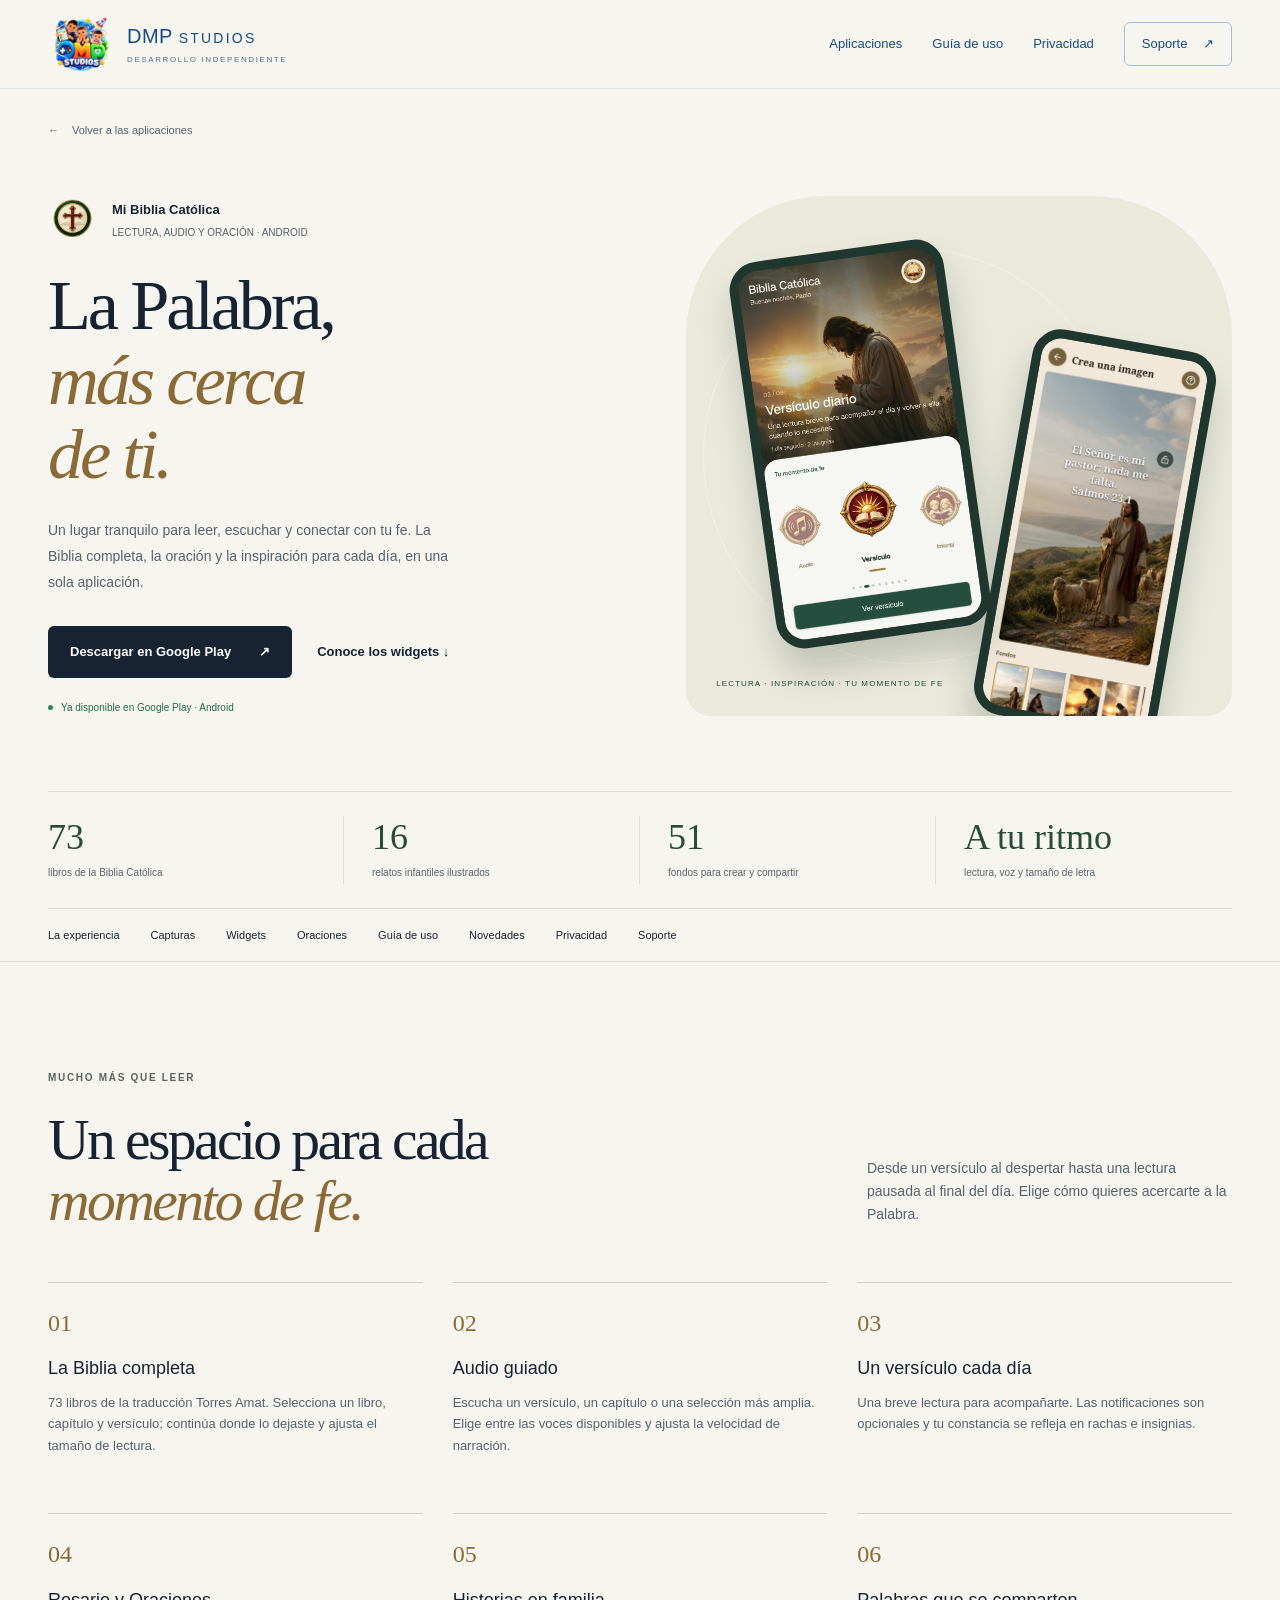
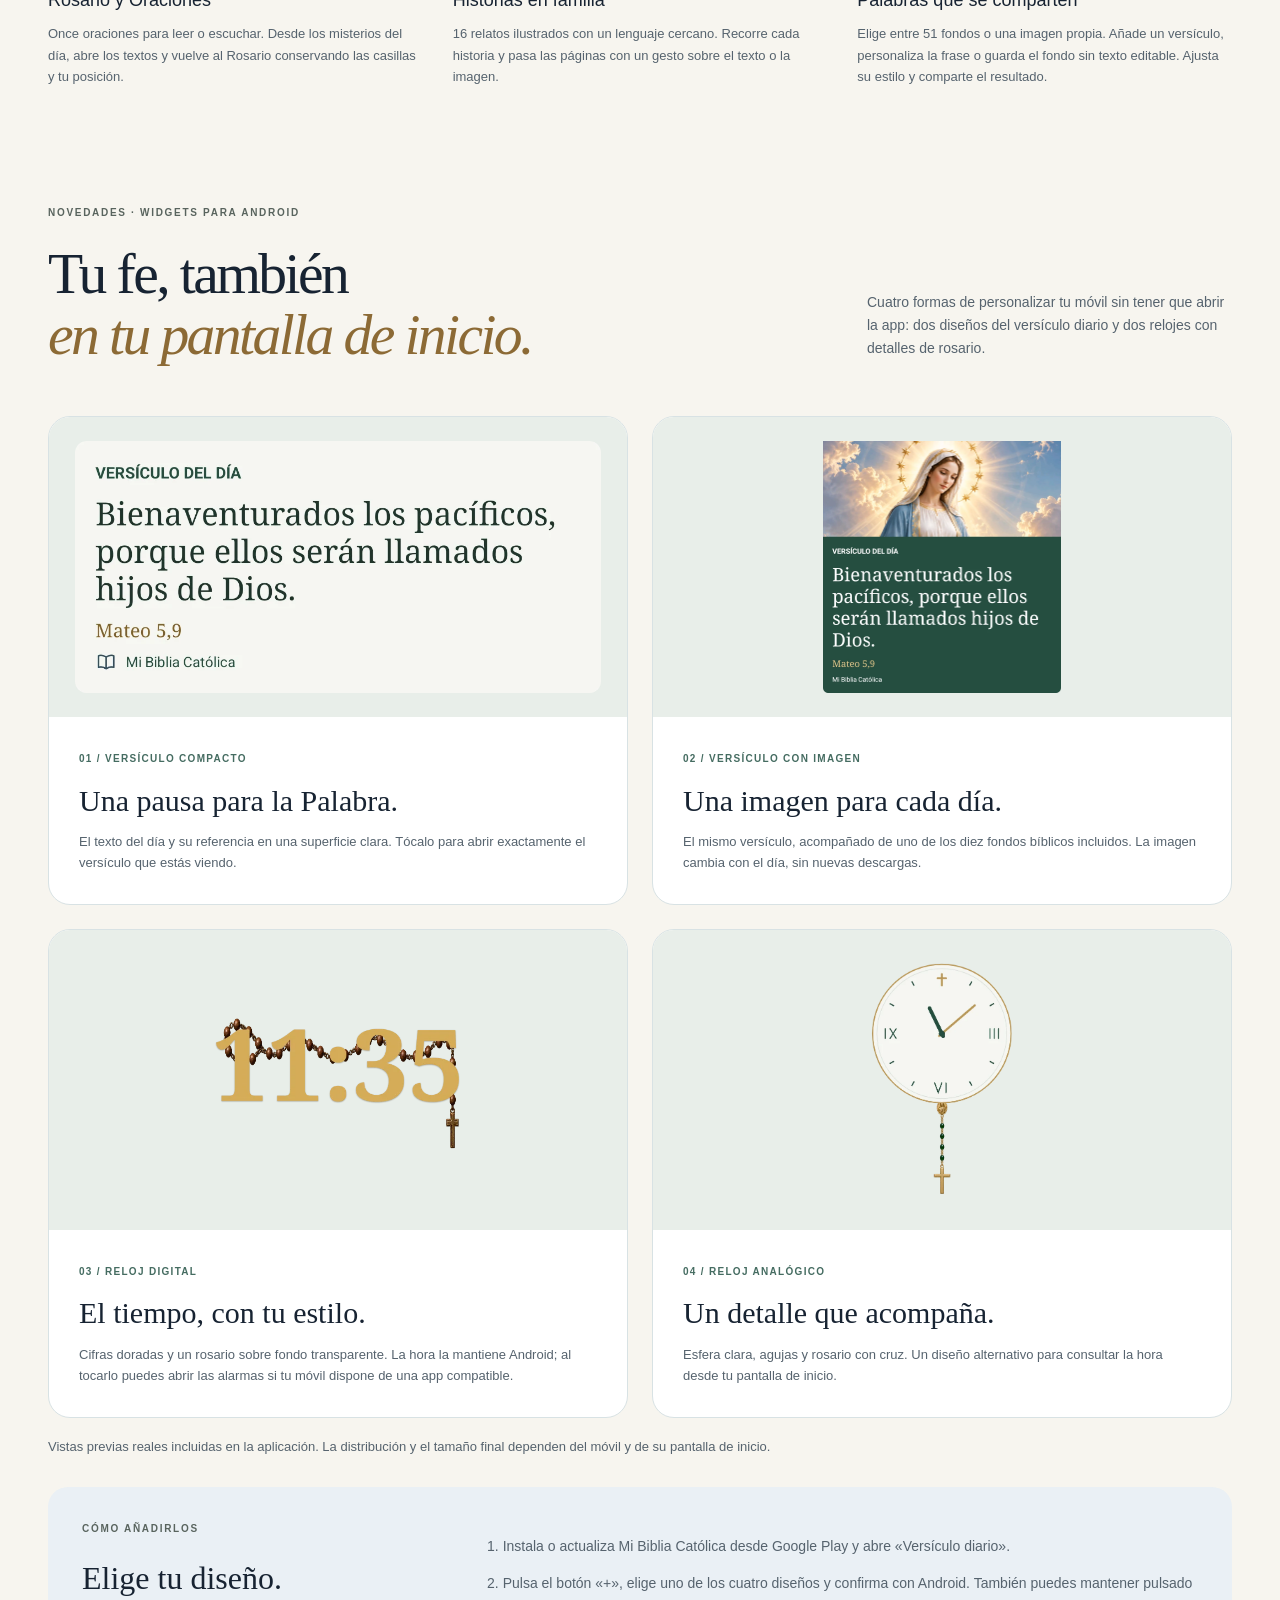
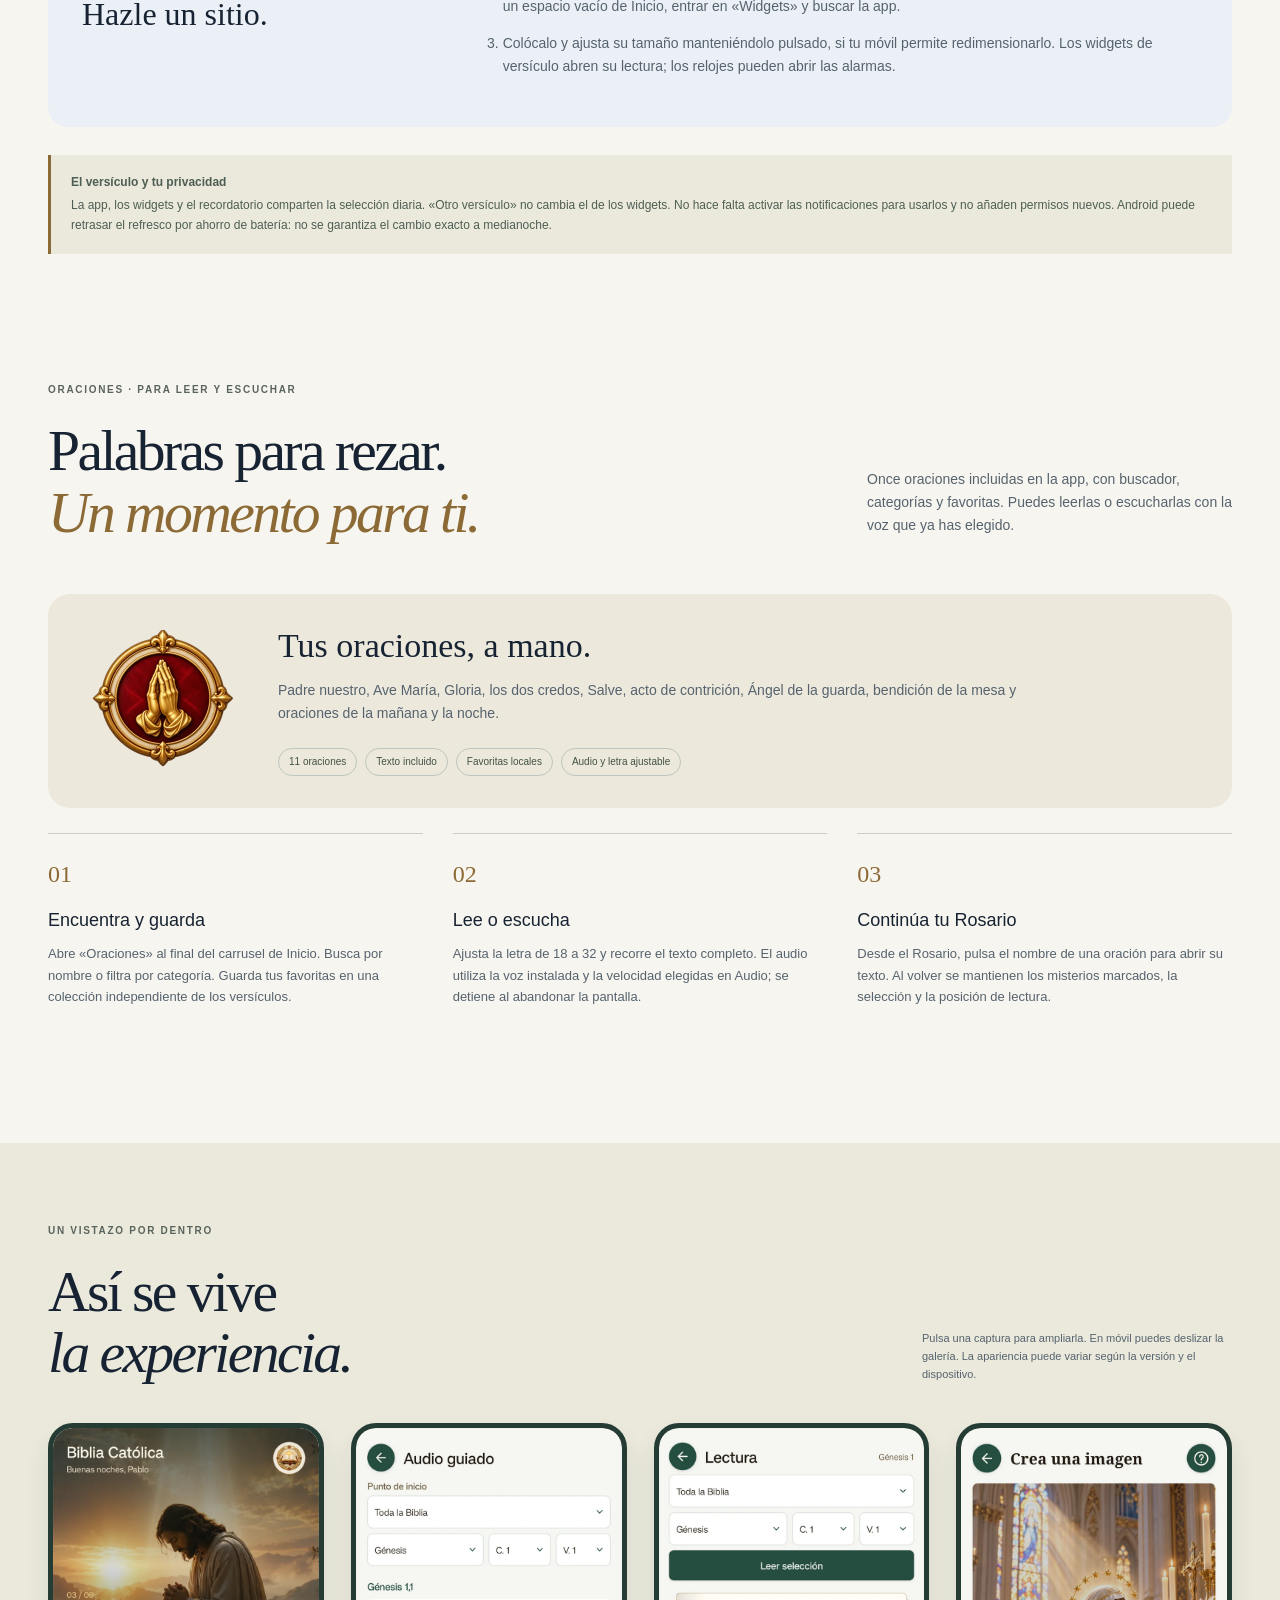
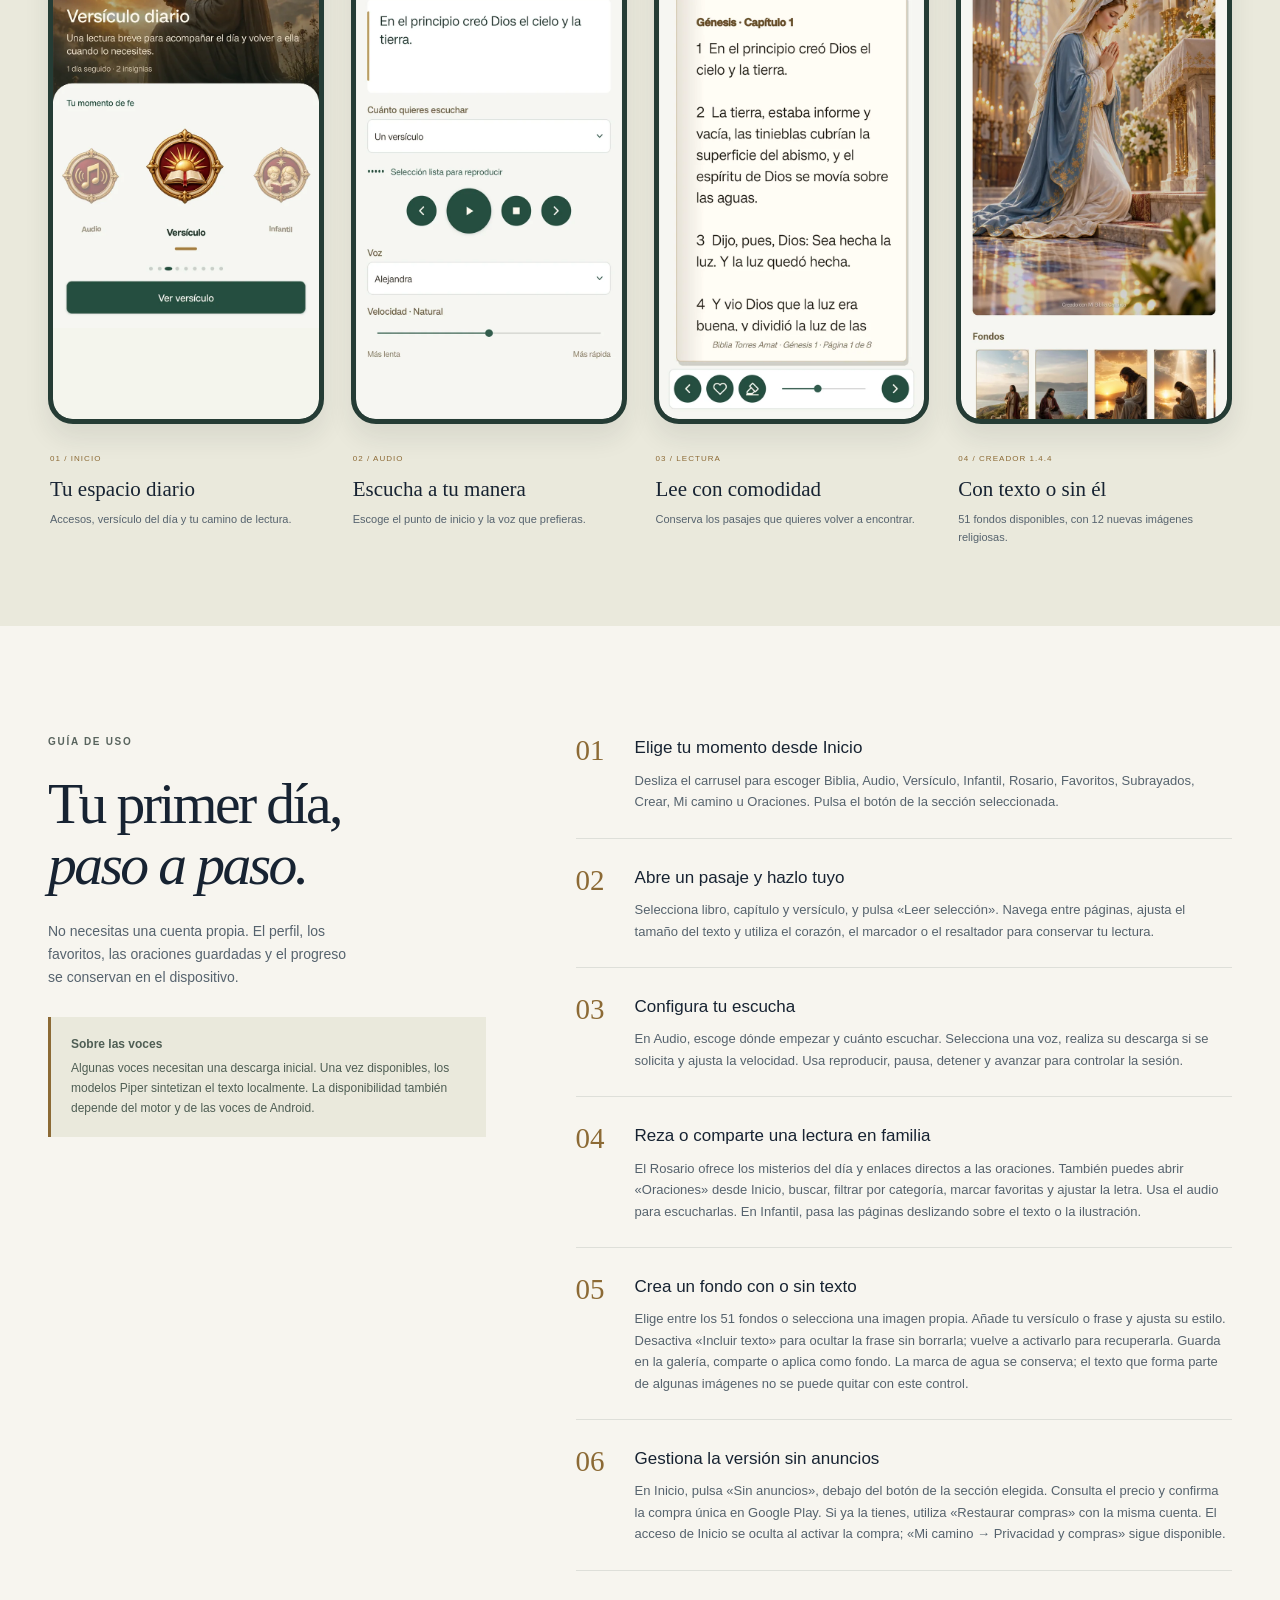
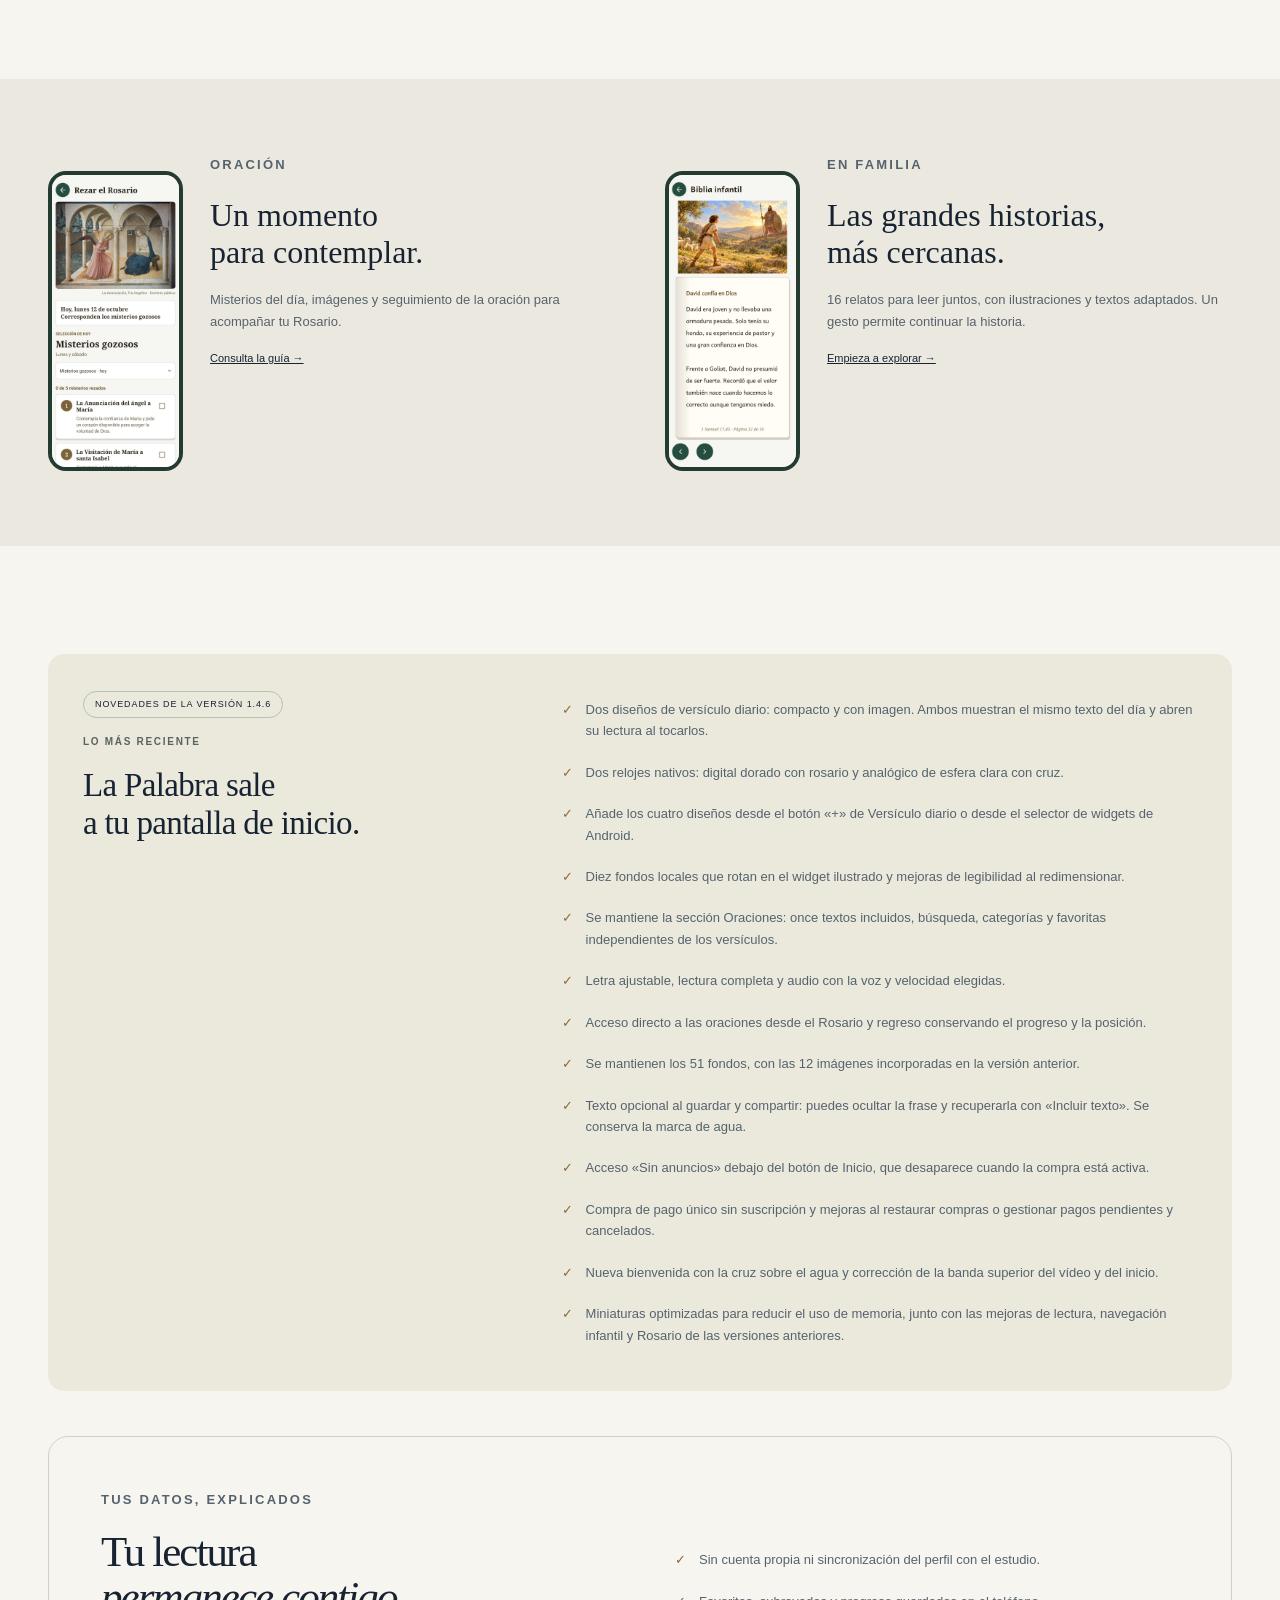
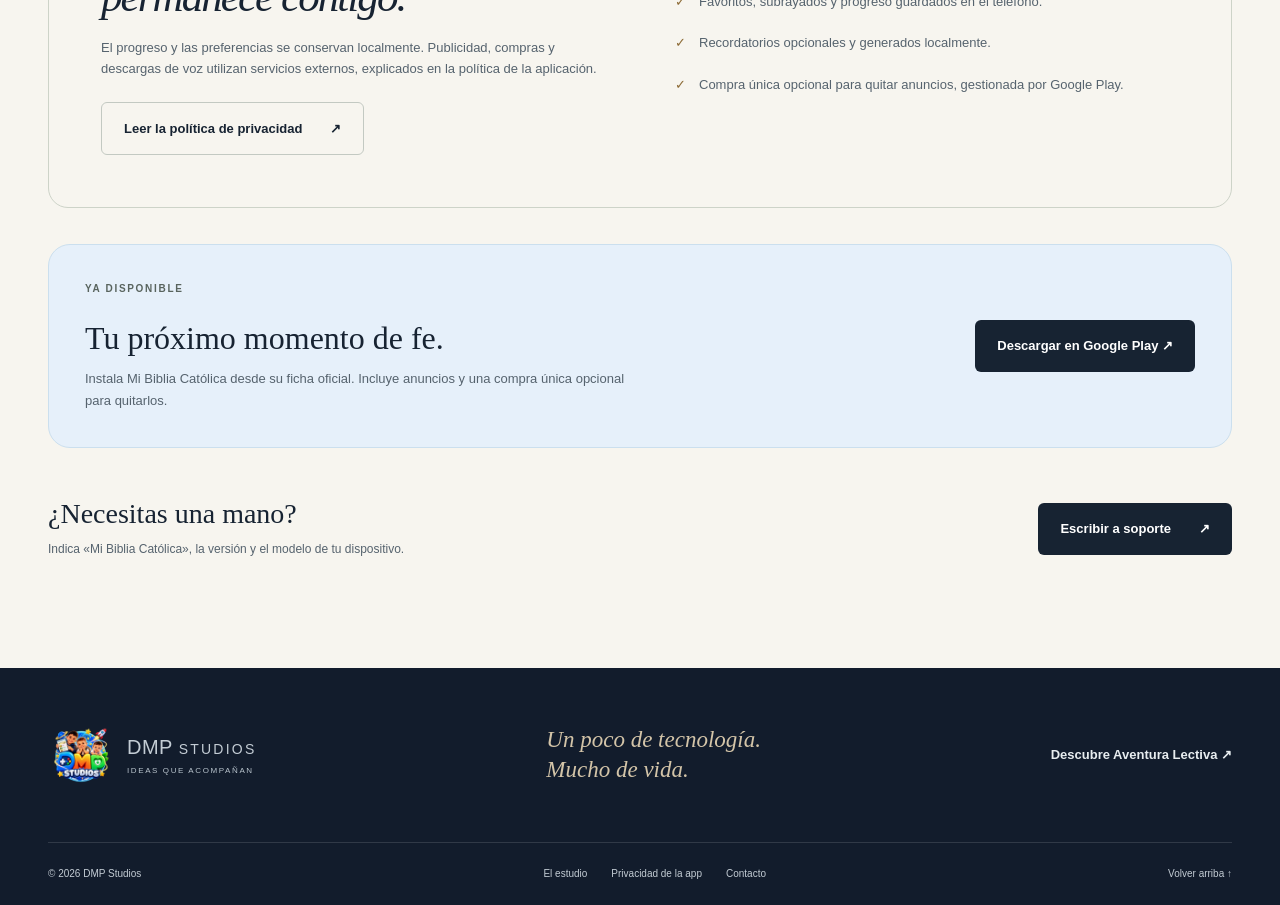
==== commit 0be294dc: "Publish Bible launch, Play download links and four native widgets" ====
--- a/biblia.html
+++ b/biblia.html
@@ -1,12 +1,24 @@
 <!doctype html><html lang="es"><head>
-<meta charset="utf-8"><meta name="viewport" content="width=device-width, initial-scale=1"><title>Mi Biblia Católica · Lectura, audio y oración · DMP Studios</title><meta name="description" content="Descubre los 73 libros de Mi Biblia Católica. Audio guiado, Rosario, 16 relatos infantiles, once oraciones y 51 fondos con texto opcional. Novedades de la versión 1.4.5, en revisión en Google Play."><meta name="theme-color" content="#121c2c"><link rel="canonical" href="https://pablorodriguezdev.github.io/dmp-studios/biblia.html"><meta property="og:type" content="website"><meta property="og:title" content="Mi Biblia Católica · Tu momento de fe"><meta property="og:description" content="Lee, escucha, reza y comparte la Palabra, a tu ritmo."><meta property="og:image" content="https://pablorodriguezdev.github.io/dmp-studios/assets/bible-icon.webp"><meta property="og:url" content="https://pablorodriguezdev.github.io/dmp-studios/biblia.html"><link rel="icon" href="./assets/bible-icon.webp" type="image/webp"><link rel="stylesheet" href="./styles.css?v=20261019-apps">
+<meta charset="utf-8"><meta name="viewport" content="width=device-width, initial-scale=1"><title>Mi Biblia Católica · Lectura, audio y oración · DMP Studios</title><meta name="description" content="Descubre los 73 libros de Mi Biblia Católica. Audio guiado, Rosario, 16 relatos infantiles, once oraciones y 51 fondos con texto opcional. Ya disponible en Google Play, con widgets de versículo diario y relojes para Android."><meta name="theme-color" content="#121c2c"><link rel="canonical" href="https://pablorodriguezdev.github.io/dmp-studios/biblia.html"><meta property="og:type" content="website"><meta property="og:title" content="Mi Biblia Católica · Tu momento de fe"><meta property="og:description" content="Lee, escucha, reza y comparte la Palabra, a tu ritmo."><meta property="og:image" content="https://pablorodriguezdev.github.io/dmp-studios/assets/bible-icon.webp"><meta property="og:url" content="https://pablorodriguezdev.github.io/dmp-studios/biblia.html"><link rel="icon" href="./assets/bible-icon.webp" type="image/webp"><link rel="stylesheet" href="./styles.css?v=20261023-widgets">
 </head><body class="app-page bible-page"><a class="skip-link" href="#contenido">Saltar al contenido</a>
 <header class="site-header" data-header><div class="nav-shell"><a class="brand" href="./index.html" aria-label="DMP Studios, inicio"><img src="./assets/studio-mark.webp?v=20261013-3" width="52" height="52" alt=""><span>DMP <b>STUDIOS</b><small>DESARROLLO INDEPENDIENTE</small></span></a><button class="menu-toggle" type="button" aria-expanded="false" aria-controls="site-nav" data-menu-toggle><span></span><span></span><span class="sr-only" data-menu-label>Abrir menú</span></button><nav id="site-nav" class="site-nav" aria-label="Navegación principal" data-nav><a href="./index.html#aplicaciones">Aplicaciones</a><a href="#guia">Guía de uso</a><a href="./privacidad-biblia.html">Privacidad</a><a class="nav-cta" href="#soporte">Soporte <span aria-hidden="true">↗</span></a></nav></div></header>
-<main id="contenido"><div class="wrap"><p class="breadcrumb"><a href="./index.html#aplicaciones">← <span>Volver a las aplicaciones</span></a></p><section class="app-hero" id="biblia"><div><div class="app-identity"><img src="./assets/bible-icon.webp" width="256" height="256" alt="Icono de Mi Biblia Católica"><div><strong>Mi Biblia Católica</strong><small>LECTURA, AUDIO Y ORACIÓN · ANDROID</small></div></div><h1>La Palabra,<br><em>más cerca<br>de ti.</em></h1><p class="hero-intro">Un lugar tranquilo para leer, escuchar y conectar con tu fe. La Biblia completa, la oración y la inspiración para cada día, en una sola aplicación.</p><div class="actions"><a class="button button-ink" href="#guia">Conoce cómo funciona <span aria-hidden="true">↓</span></a><a class="text-link" href="#capturas">Ver capturas ↗</a></div><p class="status status-review"><span></span>Versión 1.4.5 · En revisión en Google Play</p></div><div class="app-visual"><span class="stage-orbit" aria-hidden="true"></span><div class="phone phone-main"><img src="./assets/bible-home.webp" alt="Pantalla de inicio de la Biblia" width="720" height="1354" fetchpriority="high"></div><div class="phone phone-side"><img src="./assets/bible-art.webp" alt="Una imagen creada con el Salmo 23" width="720" height="1600"></div><span class="stage-label">LECTURA · INSPIRACIÓN · TU MOMENTO DE FE</span></div></section><div class="app-stats" aria-label="Datos de la aplicación"><div><strong>73</strong><span>libros de la Biblia Católica</span></div><div><strong>16</strong><span>relatos infantiles ilustrados</span></div><div><strong>51</strong><span>fondos para crear y compartir</span></div><div><strong>A tu ritmo</strong><span>lectura, voz y tamaño de letra</span></div></div></div>
-<nav class="subnav" aria-label="Secciones de Mi Biblia Católica"><div class="wrap"><a href="#funciones">La experiencia</a><a href="#capturas">Capturas</a><a href="#oraciones">Oraciones</a><a href="#guia">Guía de uso</a><a href="#novedades">Novedades</a><a href="#privacidad">Privacidad</a><a href="#soporte">Soporte</a></div></nav>
+<main id="contenido"><div class="wrap"><p class="breadcrumb"><a href="./index.html#aplicaciones">← <span>Volver a las aplicaciones</span></a></p><section class="app-hero" id="biblia"><div><div class="app-identity"><img src="./assets/bible-icon.webp" width="256" height="256" alt="Icono de Mi Biblia Católica"><div><strong>Mi Biblia Católica</strong><small>LECTURA, AUDIO Y ORACIÓN · ANDROID</small></div></div><h1>La Palabra,<br><em>más cerca<br>de ti.</em></h1><p class="hero-intro">Un lugar tranquilo para leer, escuchar y conectar con tu fe. La Biblia completa, la oración y la inspiración para cada día, en una sola aplicación.</p><div class="actions"><a class="button button-ink" href="https://play.google.com/store/apps/details?id=com.rodri.bibliacatolica" target="_blank" rel="noopener noreferrer">Descargar en Google Play <span aria-hidden="true">↗</span></a><a class="text-link" href="#widgets">Conoce los widgets ↓</a></div><p class="status status-live"><span></span>Ya disponible en Google Play · Android</p></div><div class="app-visual"><span class="stage-orbit" aria-hidden="true"></span><div class="phone phone-main"><img src="./assets/bible-home.webp" alt="Pantalla de inicio de la Biblia" width="720" height="1354" fetchpriority="high"></div><div class="phone phone-side"><img src="./assets/bible-art.webp" alt="Una imagen creada con el Salmo 23" width="720" height="1600"></div><span class="stage-label">LECTURA · INSPIRACIÓN · TU MOMENTO DE FE</span></div></section><div class="app-stats" aria-label="Datos de la aplicación"><div><strong>73</strong><span>libros de la Biblia Católica</span></div><div><strong>16</strong><span>relatos infantiles ilustrados</span></div><div><strong>51</strong><span>fondos para crear y compartir</span></div><div><strong>A tu ritmo</strong><span>lectura, voz y tamaño de letra</span></div></div></div>
+<nav class="subnav" aria-label="Secciones de Mi Biblia Católica"><div class="wrap"><a href="#funciones">La experiencia</a><a href="#capturas">Capturas</a><a href="#widgets">Widgets</a><a href="#oraciones">Oraciones</a><a href="#guia">Guía de uso</a><a href="#novedades">Novedades</a><a href="#privacidad">Privacidad</a><a href="#soporte">Soporte</a></div></nav>
 <section class="section wrap intro-section" id="funciones"><div class="section-heading"><div><p class="eyebrow">MUCHO MÁS QUE LEER</p><h2>Un espacio para cada<br><em>momento de fe.</em></h2></div><p>Desde un versículo al despertar hasta una lectura pausada al final del día. Elige cómo quieres acercarte a la Palabra.</p></div><div class="feature-grid"><article class="feature-item"><span aria-hidden="true">01</span><h3>La Biblia completa</h3><p>73 libros de la traducción Torres Amat. Selecciona un libro, capítulo y versículo; continúa donde lo dejaste y ajusta el tamaño de lectura.</p></article><article class="feature-item"><span aria-hidden="true">02</span><h3>Audio guiado</h3><p>Escucha un versículo, un capítulo o una selección más amplia. Elige entre las voces disponibles y ajusta la velocidad de narración.</p></article><article class="feature-item"><span aria-hidden="true">03</span><h3>Un versículo cada día</h3><p>Una breve lectura para acompañarte. Las notificaciones son opcionales y tu constancia se refleja en rachas e insignias.</p></article><article class="feature-item"><span aria-hidden="true">04</span><h3>Rosario y Oraciones</h3><p>Once oraciones para leer o escuchar. Desde los misterios del día, abre los textos y vuelve al Rosario conservando las casillas y tu posición.</p></article><article class="feature-item"><span aria-hidden="true">05</span><h3>Historias en familia</h3><p>16 relatos ilustrados con un lenguaje cercano. Recorre cada historia y pasa las páginas con un gesto sobre el texto o la imagen.</p></article><article class="feature-item"><span aria-hidden="true">06</span><h3>Palabras que se comparten</h3><p>Elige entre 51 fondos o una imagen propia. Añade un versículo, personaliza la frase o guarda el fondo sin texto editable. Ajusta su estilo y comparte el resultado.</p></article></div></section>
-<section class="section wrap prayers-section" id="oraciones"><div class="section-heading"><div><p class="eyebrow">NUEVO EN LA VERSIÓN 1.4.5</p><h2>Palabras para rezar.<br><em>Un momento para ti.</em></h2></div><p>Once oraciones incluidas en la app, con buscador, categorías y favoritas. Puedes leerlas o escucharlas con la voz que ya has elegido.</p></div><div class="prayers-panel"><img src="./assets/bible-prayers.webp" width="300" height="300" alt="Insignia de Oraciones de la aplicación" loading="lazy"><div><h3>Tus oraciones, a mano.</h3><p>Padre nuestro, Ave María, Gloria, los dos credos, Salve, acto de contrición, Ángel de la guarda, bendición de la mesa y oraciones de la mañana y la noche.</p><ul class="feature-tags"><li>11 oraciones</li><li>Texto incluido</li><li>Favoritas locales</li><li>Audio y letra ajustable</li></ul></div></div><div class="feature-grid"><article class="feature-item"><span>01</span><h3>Encuentra y guarda</h3><p>Abre «Oraciones» al final del carrusel de Inicio. Busca por nombre o filtra por categoría. Guarda tus favoritas en una colección independiente de los versículos.</p></article><article class="feature-item"><span>02</span><h3>Lee o escucha</h3><p>Ajusta la letra de 18 a 32 y recorre el texto completo. El audio utiliza la voz instalada y la velocidad elegidas en Audio; se detiene al abandonar la pantalla.</p></article><article class="feature-item"><span>03</span><h3>Continúa tu Rosario</h3><p>Desde el Rosario, pulsa el nombre de una oración para abrir su texto. Al volver se mantienen los misterios marcados, la selección y la posición de lectura.</p></article></div></section><section class="gallery-section" id="capturas"><div class="wrap"><div class="gallery-heading"><div><p class="eyebrow">UN VISTAZO POR DENTRO</p><h2>Así se vive<br><em>la experiencia.</em></h2></div><p>Pulsa una captura para ampliarla. En móvil puedes deslizar la galería. La apariencia puede variar según la versión y el dispositivo.</p></div><div class="screenshot-gallery"><figure class="screenshot-card"><a href="./assets/bible-home.webp" data-lightbox data-caption="Inicio · Todos tus momentos de fe en un solo lugar" aria-label="Ampliar captura del inicio"><img class="bible-home-shot" src="./assets/bible-home.webp" width="720" height="1354" loading="lazy" alt="Inicio con versículo diario y accesos a las secciones"></a><figcaption><small>01 / INICIO</small><strong>Tu espacio diario</strong><p>Accesos, versículo del día y tu camino de lectura.</p></figcaption></figure><figure class="screenshot-card"><a href="./assets/bible-audio.webp" data-lightbox data-caption="Audio · Selección, voz y velocidad" aria-label="Ampliar captura de audio"><img src="./assets/bible-audio.webp" width="720" height="1600" loading="lazy" alt="Audio con libro, capítulo, voz y velocidad ajustable"></a><figcaption><small>02 / AUDIO</small><strong>Escucha a tu manera</strong><p>Escoge el punto de inicio y la voz que prefieras.</p></figcaption></figure><figure class="screenshot-card"><a href="./assets/bible-reader.webp" data-lightbox data-caption="Lectura · Favoritos, subrayados y tamaño del texto" aria-label="Ampliar captura de lectura"><img src="./assets/bible-reader.webp" width="720" height="1600" loading="lazy" alt="Lectura de Génesis con favoritos y controles de texto"></a><figcaption><small>03 / LECTURA</small><strong>Lee con comodidad</strong><p>Conserva los pasajes que quieres volver a encontrar.</p></figcaption></figure><figure class="screenshot-card"><a href="./assets/bible-art-144.webp" data-lightbox data-caption="Creador 1.4.4 · Uno de los 12 nuevos fondos, con el texto editable oculto" aria-label="Ampliar captura del creador actualizado"><img src="./assets/bible-art-144.webp" width="720" height="1600" loading="lazy" alt="Nuevo fondo de la Virgen ante el altar, sin texto editable y con la marca de agua de la app"></a><figcaption><small>04 / CREADOR 1.4.4</small><strong>Con texto o sin él</strong><p>51 fondos disponibles, con 12 nuevas imágenes religiosas.</p></figcaption></figure></div></div></section>
+<section class="section wrap widgets-section" id="widgets">
+<div class="section-heading"><div><p class="eyebrow">NOVEDADES · WIDGETS PARA ANDROID</p><h2>Tu fe, también<br><em>en tu pantalla de inicio.</em></h2></div><p>Cuatro formas de personalizar tu móvil sin tener que abrir la app: dos diseños del versículo diario y dos relojes con detalles de rosario.</p></div>
+<div class="widget-grid">
+<article class="widget-card"><div class="widget-preview"><a href="./assets/bible-widget-compact.webp" data-lightbox data-caption="Widget compacto · Vista previa real de la app" aria-label="Ampliar vista previa del widget compacto"><img src="./assets/bible-widget-compact.webp" alt="Versículo de Mateo 5,9 en el widget compacto de fondo claro" width="954" height="457" loading="lazy"></a></div><div class="widget-copy"><small>01 / VERSÍCULO COMPACTO</small><h3>Una pausa para la Palabra.</h3><p>El texto del día y su referencia en una superficie clara. Tócalo para abrir exactamente el versículo que estás viendo.</p></div></article>
+<article class="widget-card"><div class="widget-preview"><a href="./assets/bible-widget-illustrated.webp" data-lightbox data-caption="Widget con imagen · Vista previa real de la app" aria-label="Ampliar vista previa del widget con imagen"><img src="./assets/bible-widget-illustrated.webp" alt="Widget ilustrado con una imagen de María y el versículo del día" width="954" height="1008" loading="lazy"></a></div><div class="widget-copy"><small>02 / VERSÍCULO CON IMAGEN</small><h3>Una imagen para cada día.</h3><p>El mismo versículo, acompañado de uno de los diez fondos bíblicos incluidos. La imagen cambia con el día, sin nuevas descargas.</p></div></article>
+<article class="widget-card"><div class="widget-preview"><a href="./assets/bible-widget-digital.webp" data-lightbox data-caption="Reloj digital · Vista previa real de la app" aria-label="Ampliar vista previa del reloj digital"><img src="./assets/bible-widget-digital.webp" alt="Reloj digital dorado con cuentas de madera y una cruz colgante" width="954" height="300" loading="lazy"></a></div><div class="widget-copy"><small>03 / RELOJ DIGITAL</small><h3>El tiempo, con tu estilo.</h3><p>Cifras doradas y un rosario sobre fondo transparente. La hora la mantiene Android; al tocarlo puedes abrir las alarmas si tu móvil dispone de una app compatible.</p></div></article>
+<article class="widget-card"><div class="widget-preview"><a href="./assets/bible-widget-analog.webp" data-lightbox data-caption="Reloj analógico · Vista previa real de la app" aria-label="Ampliar vista previa del reloj analógico"><img src="./assets/bible-widget-analog.webp" alt="Reloj analógico de esfera clara con una cruz y un rosario colgante" width="720" height="720" loading="lazy"></a></div><div class="widget-copy"><small>04 / RELOJ ANALÓGICO</small><h3>Un detalle que acompaña.</h3><p>Esfera clara, agujas y rosario con cruz. Un diseño alternativo para consultar la hora desde tu pantalla de inicio.</p></div></article>
+</div>
+<p class="widget-caption">Vistas previas reales incluidas en la aplicación. La distribución y el tamaño final dependen del móvil y de su pantalla de inicio.</p>
+<div class="widget-guide"><div><p class="eyebrow">CÓMO AÑADIRLOS</p><h3>Elige tu diseño.<br>Hazle un sitio.</h3></div><ol><li>Instala o actualiza Mi Biblia Católica desde Google Play y abre «Versículo diario».</li><li>Pulsa el botón «+», elige uno de los cuatro diseños y confirma con Android. También puedes mantener pulsado un espacio vacío de Inicio, entrar en «Widgets» y buscar la app.</li><li>Colócalo y ajusta su tamaño manteniéndolo pulsado, si tu móvil permite redimensionarlo. Los widgets de versículo abren su lectura; los relojes pueden abrir las alarmas.</li></ol></div>
+<div class="tip"><strong>El versículo y tu privacidad</strong>La app, los widgets y el recordatorio comparten la selección diaria. «Otro versículo» no cambia el de los widgets. No hace falta activar las notificaciones para usarlos y no añaden permisos nuevos. Android puede retrasar el refresco por ahorro de batería: no se garantiza el cambio exacto a medianoche.</div>
+</section>
+<section class="section wrap prayers-section" id="oraciones"><div class="section-heading"><div><p class="eyebrow">ORACIONES · PARA LEER Y ESCUCHAR</p><h2>Palabras para rezar.<br><em>Un momento para ti.</em></h2></div><p>Once oraciones incluidas en la app, con buscador, categorías y favoritas. Puedes leerlas o escucharlas con la voz que ya has elegido.</p></div><div class="prayers-panel"><img src="./assets/bible-prayers.webp" width="300" height="300" alt="Insignia de Oraciones de la aplicación" loading="lazy"><div><h3>Tus oraciones, a mano.</h3><p>Padre nuestro, Ave María, Gloria, los dos credos, Salve, acto de contrición, Ángel de la guarda, bendición de la mesa y oraciones de la mañana y la noche.</p><ul class="feature-tags"><li>11 oraciones</li><li>Texto incluido</li><li>Favoritas locales</li><li>Audio y letra ajustable</li></ul></div></div><div class="feature-grid"><article class="feature-item"><span>01</span><h3>Encuentra y guarda</h3><p>Abre «Oraciones» al final del carrusel de Inicio. Busca por nombre o filtra por categoría. Guarda tus favoritas en una colección independiente de los versículos.</p></article><article class="feature-item"><span>02</span><h3>Lee o escucha</h3><p>Ajusta la letra de 18 a 32 y recorre el texto completo. El audio utiliza la voz instalada y la velocidad elegidas en Audio; se detiene al abandonar la pantalla.</p></article><article class="feature-item"><span>03</span><h3>Continúa tu Rosario</h3><p>Desde el Rosario, pulsa el nombre de una oración para abrir su texto. Al volver se mantienen los misterios marcados, la selección y la posición de lectura.</p></article></div></section><section class="gallery-section" id="capturas"><div class="wrap"><div class="gallery-heading"><div><p class="eyebrow">UN VISTAZO POR DENTRO</p><h2>Así se vive<br><em>la experiencia.</em></h2></div><p>Pulsa una captura para ampliarla. En móvil puedes deslizar la galería. La apariencia puede variar según la versión y el dispositivo.</p></div><div class="screenshot-gallery"><figure class="screenshot-card"><a href="./assets/bible-home.webp" data-lightbox data-caption="Inicio · Todos tus momentos de fe en un solo lugar" aria-label="Ampliar captura del inicio"><img class="bible-home-shot" src="./assets/bible-home.webp" width="720" height="1354" loading="lazy" alt="Inicio con versículo diario y accesos a las secciones"></a><figcaption><small>01 / INICIO</small><strong>Tu espacio diario</strong><p>Accesos, versículo del día y tu camino de lectura.</p></figcaption></figure><figure class="screenshot-card"><a href="./assets/bible-audio.webp" data-lightbox data-caption="Audio · Selección, voz y velocidad" aria-label="Ampliar captura de audio"><img src="./assets/bible-audio.webp" width="720" height="1600" loading="lazy" alt="Audio con libro, capítulo, voz y velocidad ajustable"></a><figcaption><small>02 / AUDIO</small><strong>Escucha a tu manera</strong><p>Escoge el punto de inicio y la voz que prefieras.</p></figcaption></figure><figure class="screenshot-card"><a href="./assets/bible-reader.webp" data-lightbox data-caption="Lectura · Favoritos, subrayados y tamaño del texto" aria-label="Ampliar captura de lectura"><img src="./assets/bible-reader.webp" width="720" height="1600" loading="lazy" alt="Lectura de Génesis con favoritos y controles de texto"></a><figcaption><small>03 / LECTURA</small><strong>Lee con comodidad</strong><p>Conserva los pasajes que quieres volver a encontrar.</p></figcaption></figure><figure class="screenshot-card"><a href="./assets/bible-art-144.webp" data-lightbox data-caption="Creador 1.4.4 · Uno de los 12 nuevos fondos, con el texto editable oculto" aria-label="Ampliar captura del creador actualizado"><img src="./assets/bible-art-144.webp" width="720" height="1600" loading="lazy" alt="Nuevo fondo de la Virgen ante el altar, sin texto editable y con la marca de agua de la app"></a><figcaption><small>04 / CREADOR 1.4.4</small><strong>Con texto o sin él</strong><p>51 fondos disponibles, con 12 nuevas imágenes religiosas.</p></figcaption></figure></div></div></section>
 <section class="section wrap" id="guia"><div class="guide-layout"><div class="guide-copy"><p class="eyebrow">GUÍA DE USO</p><h2>Tu primer día,<br><em>paso a paso.</em></h2><p>No necesitas una cuenta propia. El perfil, los favoritos, las oraciones guardadas y el progreso se conservan en el dispositivo.</p><div class="tip"><strong>Sobre las voces</strong>Algunas voces necesitan una descarga inicial. Una vez disponibles, los modelos Piper sintetizan el texto localmente. La disponibilidad también depende del motor y de las voces de Android.</div></div><ol class="guide-steps"><li><span>01</span><div><h3>Elige tu momento desde Inicio</h3><p>Desliza el carrusel para escoger Biblia, Audio, Versículo, Infantil, Rosario, Favoritos, Subrayados, Crear, Mi camino u Oraciones. Pulsa el botón de la sección seleccionada.</p></div></li><li><span>02</span><div><h3>Abre un pasaje y hazlo tuyo</h3><p>Selecciona libro, capítulo y versículo, y pulsa «Leer selección». Navega entre páginas, ajusta el tamaño del texto y utiliza el corazón, el marcador o el resaltador para conservar tu lectura.</p></div></li><li><span>03</span><div><h3>Configura tu escucha</h3><p>En Audio, escoge dónde empezar y cuánto escuchar. Selecciona una voz, realiza su descarga si se solicita y ajusta la velocidad. Usa reproducir, pausa, detener y avanzar para controlar la sesión.</p></div></li><li><span>04</span><div><h3>Reza o comparte una lectura en familia</h3><p>El Rosario ofrece los misterios del día y enlaces directos a las oraciones. También puedes abrir «Oraciones» desde Inicio, buscar, filtrar por categoría, marcar favoritas y ajustar la letra. Usa el audio para escucharlas. En Infantil, pasa las páginas deslizando sobre el texto o la ilustración.</p></div></li><li><span>05</span><div><h3>Crea un fondo con o sin texto</h3><p>Elige entre los 51 fondos o selecciona una imagen propia. Añade tu versículo o frase y ajusta su estilo. Desactiva «Incluir texto» para ocultar la frase sin borrarla; vuelve a activarlo para recuperarla. Guarda en la galería, comparte o aplica como fondo. La marca de agua se conserva; el texto que forma parte de algunas imágenes no se puede quitar con este control.</p></div></li><li><span>06</span><div><h3>Gestiona la versión sin anuncios</h3><p>En Inicio, pulsa «Sin anuncios», debajo del botón de la sección elegida. Consulta el precio y confirma la compra única en Google Play. Si ya la tienes, utiliza «Restaurar compras» con la misma cuenta. El acceso de Inicio se oculta al activar la compra; «Mi camino → Privacidad y compras» sigue disponible.</p></div></li></ol></div></section>
 <section class="companion-section"><div class="wrap companion-grid"><article class="companion-card"><a href="./assets/bible-rosary.webp" data-lightbox aria-label="Ampliar captura del Rosario"><img src="./assets/bible-rosary.webp" width="720" height="1600" loading="lazy" alt="Rosario con los misterios gozosos y sus oraciones"></a><div><p class="eyebrow">ORACIÓN</p><h3>Un momento<br>para contemplar.</h3><p>Misterios del día, imágenes y seguimiento de la oración para acompañar tu Rosario.</p><a href="#guia">Consulta la guía →</a></div></article><article class="companion-card"><a href="./assets/bible-children.webp" data-lightbox aria-label="Ampliar captura de Biblia infantil"><img src="./assets/bible-children.webp" width="720" height="1600" loading="lazy" alt="Relato infantil ilustrado de David y Goliat"></a><div><p class="eyebrow">EN FAMILIA</p><h3>Las grandes historias,<br>más cercanas.</h3><p>16 relatos para leer juntos, con ilustraciones y textos adaptados. Un gesto permite continuar la historia.</p><a href="#guia">Empieza a explorar →</a></div></article></div></section>
-<section class="section wrap" id="novedades"><div class="release-note"><div><span class="version">VERSIÓN 1.4.5 · EN REVISIÓN EN GOOGLE PLAY</span><p class="eyebrow">LO MÁS RECIENTE</p><h3>Un momento<br>para tus oraciones.</h3></div><ul class="check-list"><li>Nueva sección Oraciones: once textos incluidos, búsqueda, categorías y favoritas independientes de los versículos.</li><li>Letra ajustable, lectura completa y audio con la voz y velocidad elegidas.</li><li>Acceso directo a las oraciones desde el Rosario y regreso conservando el progreso y la posición.</li><li>Se mantienen los 51 fondos, con las 12 imágenes incorporadas en la versión anterior.</li><li>Texto opcional al guardar y compartir: puedes ocultar la frase y recuperarla con «Incluir texto». Se conserva la marca de agua.</li><li>Acceso «Sin anuncios» debajo del botón de Inicio, que desaparece cuando la compra está activa.</li><li>Compra de pago único sin suscripción y mejoras al restaurar compras o gestionar pagos pendientes y cancelados.</li><li>Nueva bienvenida con la cruz sobre el agua y corrección de la banda superior del vídeo y del inicio.</li><li>Miniaturas optimizadas para reducir el uso de memoria, junto con las mejoras de lectura, navegación infantil y Rosario de las versiones anteriores.</li></ul></div><section class="app-privacy" id="privacidad"><div><p class="eyebrow">TUS DATOS, EXPLICADOS</p><h2>Tu lectura<br><em>permanece contigo.</em></h2><p>El progreso y las preferencias se conservan localmente. Publicidad, compras y descargas de voz utilizan servicios externos, explicados en la política de la aplicación.</p><a class="button button-outline" href="./privacidad-biblia.html">Leer la política de privacidad <span aria-hidden="true">↗</span></a></div><ul class="check-list"><li>Sin cuenta propia ni sincronización del perfil con el estudio.</li><li>Favoritos, subrayados y progreso guardados en el teléfono.</li><li>Recordatorios opcionales y generados localmente.</li><li>Compra única opcional para quitar anuncios, gestionada por Google Play.</li></ul></section><section class="app-support" id="soporte"><div><h3>¿Necesitas una mano?</h3><p>Indica «Mi Biblia Católica», la versión y el modelo de tu dispositivo.</p></div><a class="button button-ink" href="mailto:dmpstudiodev@gmail.com?subject=Soporte%20Mi%20Biblia%20Cat%C3%B3lica">Escribir a soporte <span aria-hidden="true">↗</span></a></section></section>
+<section class="section wrap" id="novedades"><div class="release-note"><div><span class="version">NOVEDADES DE LA VERSIÓN 1.4.6</span><p class="eyebrow">LO MÁS RECIENTE</p><h3>La Palabra sale<br>a tu pantalla de inicio.</h3></div><ul class="check-list"><li>Dos diseños de versículo diario: compacto y con imagen. Ambos muestran el mismo texto del día y abren su lectura al tocarlos.</li><li>Dos relojes nativos: digital dorado con rosario y analógico de esfera clara con cruz.</li><li>Añade los cuatro diseños desde el botón «+» de Versículo diario o desde el selector de widgets de Android.</li><li>Diez fondos locales que rotan en el widget ilustrado y mejoras de legibilidad al redimensionar.</li><li>Se mantiene la sección Oraciones: once textos incluidos, búsqueda, categorías y favoritas independientes de los versículos.</li><li>Letra ajustable, lectura completa y audio con la voz y velocidad elegidas.</li><li>Acceso directo a las oraciones desde el Rosario y regreso conservando el progreso y la posición.</li><li>Se mantienen los 51 fondos, con las 12 imágenes incorporadas en la versión anterior.</li><li>Texto opcional al guardar y compartir: puedes ocultar la frase y recuperarla con «Incluir texto». Se conserva la marca de agua.</li><li>Acceso «Sin anuncios» debajo del botón de Inicio, que desaparece cuando la compra está activa.</li><li>Compra de pago único sin suscripción y mejoras al restaurar compras o gestionar pagos pendientes y cancelados.</li><li>Nueva bienvenida con la cruz sobre el agua y corrección de la banda superior del vídeo y del inicio.</li><li>Miniaturas optimizadas para reducir el uso de memoria, junto con las mejoras de lectura, navegación infantil y Rosario de las versiones anteriores.</li></ul></div><section class="app-privacy" id="privacidad"><div><p class="eyebrow">TUS DATOS, EXPLICADOS</p><h2>Tu lectura<br><em>permanece contigo.</em></h2><p>El progreso y las preferencias se conservan localmente. Publicidad, compras y descargas de voz utilizan servicios externos, explicados en la política de la aplicación.</p><a class="button button-outline" href="./privacidad-biblia.html">Leer la política de privacidad <span aria-hidden="true">↗</span></a></div><ul class="check-list"><li>Sin cuenta propia ni sincronización del perfil con el estudio.</li><li>Favoritos, subrayados y progreso guardados en el teléfono.</li><li>Recordatorios opcionales y generados localmente.</li><li>Compra única opcional para quitar anuncios, gestionada por Google Play.</li></ul></section><section class="download-banner"><div><p class="eyebrow">YA DISPONIBLE</p><h3>Tu próximo momento de fe.</h3><p>Instala Mi Biblia Católica desde su ficha oficial. Incluye anuncios y una compra única opcional para quitarlos.</p></div><a class="button button-ink" href="https://play.google.com/store/apps/details?id=com.rodri.bibliacatolica" target="_blank" rel="noopener noreferrer">Descargar en Google Play ↗</a></section><section class="app-support" id="soporte"><div><h3>¿Necesitas una mano?</h3><p>Indica «Mi Biblia Católica», la versión y el modelo de tu dispositivo.</p></div><a class="button button-ink" href="mailto:dmpstudiodev@gmail.com?subject=Soporte%20Mi%20Biblia%20Cat%C3%B3lica">Escribir a soporte <span aria-hidden="true">↗</span></a></section></section>
 </main><footer class="site-footer"><div class="wrap footer-top"><a class="brand" href="./index.html"><img src="./assets/studio-mark.webp?v=20261013-3" width="52" height="52" alt=""><span>DMP <b>STUDIOS</b><small>IDEAS QUE ACOMPAÑAN</small></span></a><p>Un poco de tecnología.<br>Mucho de vida.</p><a class="text-link light-link" href="./juego.html">Descubre Aventura Lectiva ↗</a></div><div class="wrap footer-bottom"><p>© <span data-year>2026</span> DMP Studios</p><nav aria-label="Navegación secundaria"><a href="./index.html">El estudio</a><a href="./privacidad-biblia.html">Privacidad de la app</a><a href="./index.html#soporte">Contacto</a></nav><a href="#biblia">Volver arriba ↑</a></div></footer><script src="./app.js?v=20261013-3" defer></script></body></html>
--- a/styles.css
+++ b/styles.css
@@ -25,3 +25,17 @@
 @media(max-width:600px){.prayers-panel{grid-template-columns:1fr;gap:20px;padding:26px}.prayers-panel>img{width:105px;height:105px}.prayers-panel h3{font-size:30px}.prayers-panel p{font-size:12px}.avatar-shots{gap:18px;margin-bottom:30px}.avatar-shots .screenshot-card{max-width:none;min-width:0}.avatar-shots .screenshot-card figcaption strong{font-size:19px}.avatar-shots .screenshot-card figcaption p{font-size:11px}.avatar-details{grid-template-columns:1fr;gap:28px;padding:26px}.avatar-details h3{font-size:28px}.avatar-details p{font-size:12px}}
 @media(prefers-reduced-motion:reduce){html{scroll-behavior:auto}*,*::before,*::after{animation:none!important;transition:none!important}}
 @media print{.site-header,.site-footer,.subnav,.menu-toggle,.legal-toc{display:none}.wrap{width:100%}.legal-layout{display:block}.legal-intro{padding-top:0}.legal-body section{break-inside:avoid}.legal-body a::after{content:' (' attr(href) ')';font-size:9px}}
+/* Published Bible and native Android widget previews. */
+.status-live{color:#236b4c}.status-live>span{background:#2a865b}
+.widgets-section{padding-top:24px}.widget-grid{display:grid;grid-template-columns:repeat(2,minmax(0,1fr));gap:24px}
+.widget-card{min-width:0;background:#fff;border:1px solid #d8e2e4;border-radius:22px;overflow:hidden}
+.widget-preview{height:300px;padding:24px;background:#e8eee9;display:flex;align-items:center;justify-content:center}
+.widget-preview a{display:flex;align-items:center;justify-content:center;width:100%;height:100%;border-radius:10px}
+.widget-preview img{width:100%;height:100%;object-fit:contain}.widget-preview a:focus-visible{outline:3px solid #0876bc;outline-offset:5px}
+.widget-copy{padding:27px 30px 30px}.widget-copy small{font-size:10px;letter-spacing:.13em;color:#456c61;font-weight:700}
+.widget-copy h3{font:30px/1.15 var(--serif);margin:13px 0}.widget-copy p,.widget-caption{font-size:13px;color:var(--muted)}
+.widget-caption{margin:18px 0 30px}.widget-guide{display:grid;grid-template-columns:1fr 2fr;gap:40px;padding:34px;background:#eaf0f5;border-radius:20px;margin-bottom:22px}
+.widget-guide h3{font:32px/1.15 var(--serif)}.widget-guide ol{padding-left:22px;font-size:14px;color:var(--muted)}.widget-guide li+li{margin-top:14px}
+.download-banner{display:flex;align-items:center;justify-content:space-between;gap:30px;background:#e6f0fa;border:1px solid #cbdfee;border-radius:22px;padding:36px;margin-top:36px}
+.download-banner h3{font:32px/1.15 var(--serif);margin-bottom:12px}.download-banner p:not(.eyebrow){font-size:13px;max-width:560px;color:var(--muted)}.download-banner .button{flex-shrink:0}
+@media(max-width:700px){.widget-grid{grid-template-columns:1fr}.widget-preview{height:280px;padding:22px}.widget-copy{padding:25px}.widget-copy h3{font-size:28px}.widget-guide{grid-template-columns:1fr;padding:26px;gap:22px}.download-banner{flex-direction:column;align-items:flex-start;padding:26px}}
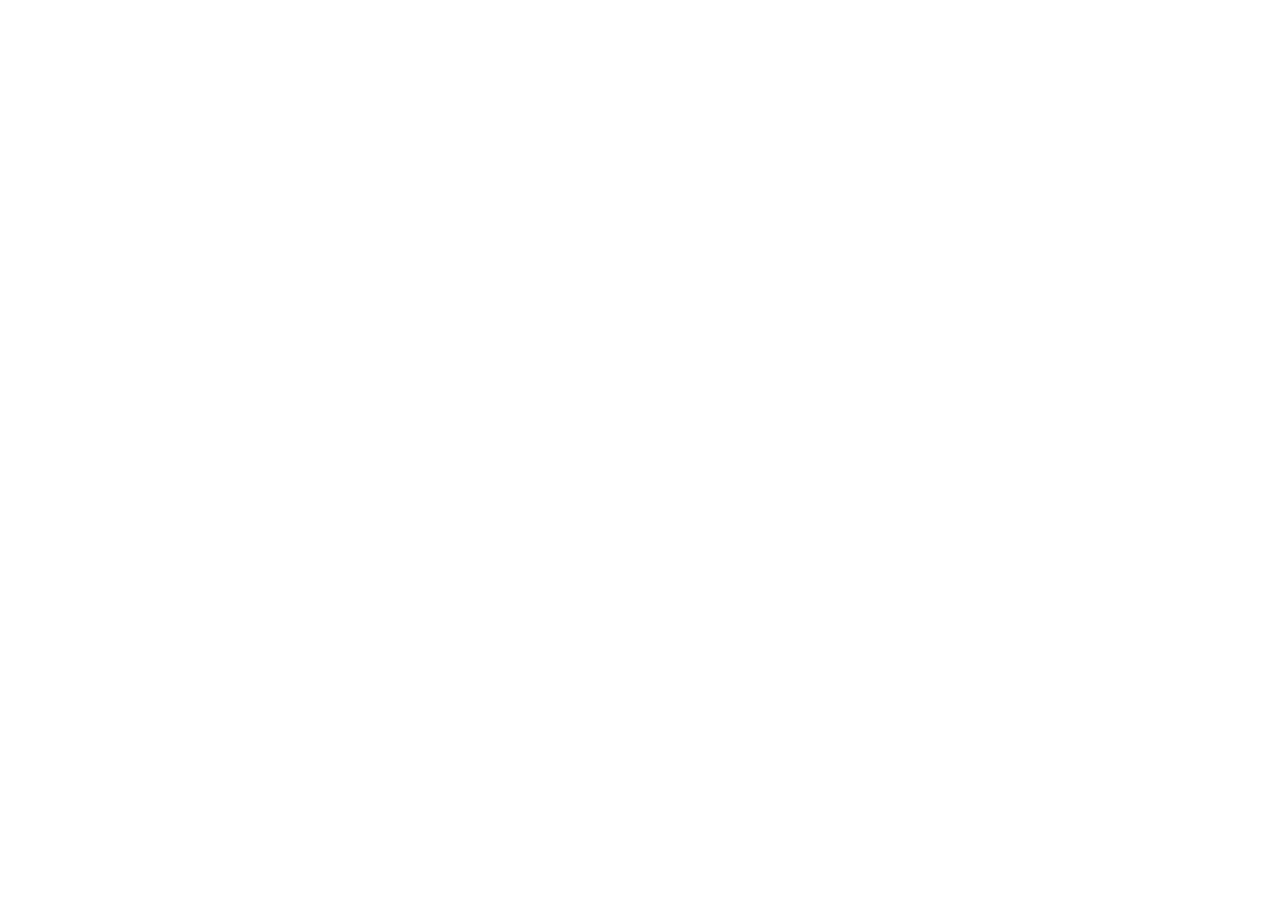
==== commit d9f9a1e2: "Redesign DMP Studios with animated app showcase and upcoming releases" ====
--- a/biblia.html
+++ b/biblia.html
@@ -1,24 +1,16 @@
-<!doctype html><html lang="es"><head>
-<meta charset="utf-8"><meta name="viewport" content="width=device-width, initial-scale=1"><title>Mi Biblia Católica · Lectura, audio y oración · DMP Studios</title><meta name="description" content="Descubre los 73 libros de Mi Biblia Católica. Audio guiado, Rosario, 16 relatos infantiles, once oraciones y 51 fondos con texto opcional. Ya disponible en Google Play, con widgets de versículo diario y relojes para Android."><meta name="theme-color" content="#121c2c"><link rel="canonical" href="https://pablorodriguezdev.github.io/dmp-studios/biblia.html"><meta property="og:type" content="website"><meta property="og:title" content="Mi Biblia Católica · Tu momento de fe"><meta property="og:description" content="Lee, escucha, reza y comparte la Palabra, a tu ritmo."><meta property="og:image" content="https://pablorodriguezdev.github.io/dmp-studios/assets/bible-icon.webp"><meta property="og:url" content="https://pablorodriguezdev.github.io/dmp-studios/biblia.html"><link rel="icon" href="./assets/bible-icon.webp" type="image/webp"><link rel="stylesheet" href="./styles.css?v=20261023-widgets">
-</head><body class="app-page bible-page"><a class="skip-link" href="#contenido">Saltar al contenido</a>
-<header class="site-header" data-header><div class="nav-shell"><a class="brand" href="./index.html" aria-label="DMP Studios, inicio"><img src="./assets/studio-mark.webp?v=20261013-3" width="52" height="52" alt=""><span>DMP <b>STUDIOS</b><small>DESARROLLO INDEPENDIENTE</small></span></a><button class="menu-toggle" type="button" aria-expanded="false" aria-controls="site-nav" data-menu-toggle><span></span><span></span><span class="sr-only" data-menu-label>Abrir menú</span></button><nav id="site-nav" class="site-nav" aria-label="Navegación principal" data-nav><a href="./index.html#aplicaciones">Aplicaciones</a><a href="#guia">Guía de uso</a><a href="./privacidad-biblia.html">Privacidad</a><a class="nav-cta" href="#soporte">Soporte <span aria-hidden="true">↗</span></a></nav></div></header>
-<main id="contenido"><div class="wrap"><p class="breadcrumb"><a href="./index.html#aplicaciones">← <span>Volver a las aplicaciones</span></a></p><section class="app-hero" id="biblia"><div><div class="app-identity"><img src="./assets/bible-icon.webp" width="256" height="256" alt="Icono de Mi Biblia Católica"><div><strong>Mi Biblia Católica</strong><small>LECTURA, AUDIO Y ORACIÓN · ANDROID</small></div></div><h1>La Palabra,<br><em>más cerca<br>de ti.</em></h1><p class="hero-intro">Un lugar tranquilo para leer, escuchar y conectar con tu fe. La Biblia completa, la oración y la inspiración para cada día, en una sola aplicación.</p><div class="actions"><a class="button button-ink" href="https://play.google.com/store/apps/details?id=com.rodri.bibliacatolica" target="_blank" rel="noopener noreferrer">Descargar en Google Play <span aria-hidden="true">↗</span></a><a class="text-link" href="#widgets">Conoce los widgets ↓</a></div><p class="status status-live"><span></span>Ya disponible en Google Play · Android</p></div><div class="app-visual"><span class="stage-orbit" aria-hidden="true"></span><div class="phone phone-main"><img src="./assets/bible-home.webp" alt="Pantalla de inicio de la Biblia" width="720" height="1354" fetchpriority="high"></div><div class="phone phone-side"><img src="./assets/bible-art.webp" alt="Una imagen creada con el Salmo 23" width="720" height="1600"></div><span class="stage-label">LECTURA · INSPIRACIÓN · TU MOMENTO DE FE</span></div></section><div class="app-stats" aria-label="Datos de la aplicación"><div><strong>73</strong><span>libros de la Biblia Católica</span></div><div><strong>16</strong><span>relatos infantiles ilustrados</span></div><div><strong>51</strong><span>fondos para crear y compartir</span></div><div><strong>A tu ritmo</strong><span>lectura, voz y tamaño de letra</span></div></div></div>
-<nav class="subnav" aria-label="Secciones de Mi Biblia Católica"><div class="wrap"><a href="#funciones">La experiencia</a><a href="#capturas">Capturas</a><a href="#widgets">Widgets</a><a href="#oraciones">Oraciones</a><a href="#guia">Guía de uso</a><a href="#novedades">Novedades</a><a href="#privacidad">Privacidad</a><a href="#soporte">Soporte</a></div></nav>
-<section class="section wrap intro-section" id="funciones"><div class="section-heading"><div><p class="eyebrow">MUCHO MÁS QUE LEER</p><h2>Un espacio para cada<br><em>momento de fe.</em></h2></div><p>Desde un versículo al despertar hasta una lectura pausada al final del día. Elige cómo quieres acercarte a la Palabra.</p></div><div class="feature-grid"><article class="feature-item"><span aria-hidden="true">01</span><h3>La Biblia completa</h3><p>73 libros de la traducción Torres Amat. Selecciona un libro, capítulo y versículo; continúa donde lo dejaste y ajusta el tamaño de lectura.</p></article><article class="feature-item"><span aria-hidden="true">02</span><h3>Audio guiado</h3><p>Escucha un versículo, un capítulo o una selección más amplia. Elige entre las voces disponibles y ajusta la velocidad de narración.</p></article><article class="feature-item"><span aria-hidden="true">03</span><h3>Un versículo cada día</h3><p>Una breve lectura para acompañarte. Las notificaciones son opcionales y tu constancia se refleja en rachas e insignias.</p></article><article class="feature-item"><span aria-hidden="true">04</span><h3>Rosario y Oraciones</h3><p>Once oraciones para leer o escuchar. Desde los misterios del día, abre los textos y vuelve al Rosario conservando las casillas y tu posición.</p></article><article class="feature-item"><span aria-hidden="true">05</span><h3>Historias en familia</h3><p>16 relatos ilustrados con un lenguaje cercano. Recorre cada historia y pasa las páginas con un gesto sobre el texto o la imagen.</p></article><article class="feature-item"><span aria-hidden="true">06</span><h3>Palabras que se comparten</h3><p>Elige entre 51 fondos o una imagen propia. Añade un versículo, personaliza la frase o guarda el fondo sin texto editable. Ajusta su estilo y comparte el resultado.</p></article></div></section>
-<section class="section wrap widgets-section" id="widgets">
-<div class="section-heading"><div><p class="eyebrow">NOVEDADES · WIDGETS PARA ANDROID</p><h2>Tu fe, también<br><em>en tu pantalla de inicio.</em></h2></div><p>Cuatro formas de personalizar tu móvil sin tener que abrir la app: dos diseños del versículo diario y dos relojes con detalles de rosario.</p></div>
-<div class="widget-grid">
-<article class="widget-card"><div class="widget-preview"><a href="./assets/bible-widget-compact.webp" data-lightbox data-caption="Widget compacto · Vista previa real de la app" aria-label="Ampliar vista previa del widget compacto"><img src="./assets/bible-widget-compact.webp" alt="Versículo de Mateo 5,9 en el widget compacto de fondo claro" width="954" height="457" loading="lazy"></a></div><div class="widget-copy"><small>01 / VERSÍCULO COMPACTO</small><h3>Una pausa para la Palabra.</h3><p>El texto del día y su referencia en una superficie clara. Tócalo para abrir exactamente el versículo que estás viendo.</p></div></article>
-<article class="widget-card"><div class="widget-preview"><a href="./assets/bible-widget-illustrated.webp" data-lightbox data-caption="Widget con imagen · Vista previa real de la app" aria-label="Ampliar vista previa del widget con imagen"><img src="./assets/bible-widget-illustrated.webp" alt="Widget ilustrado con una imagen de María y el versículo del día" width="954" height="1008" loading="lazy"></a></div><div class="widget-copy"><small>02 / VERSÍCULO CON IMAGEN</small><h3>Una imagen para cada día.</h3><p>El mismo versículo, acompañado de uno de los diez fondos bíblicos incluidos. La imagen cambia con el día, sin nuevas descargas.</p></div></article>
-<article class="widget-card"><div class="widget-preview"><a href="./assets/bible-widget-digital.webp" data-lightbox data-caption="Reloj digital · Vista previa real de la app" aria-label="Ampliar vista previa del reloj digital"><img src="./assets/bible-widget-digital.webp" alt="Reloj digital dorado con cuentas de madera y una cruz colgante" width="954" height="300" loading="lazy"></a></div><div class="widget-copy"><small>03 / RELOJ DIGITAL</small><h3>El tiempo, con tu estilo.</h3><p>Cifras doradas y un rosario sobre fondo transparente. La hora la mantiene Android; al tocarlo puedes abrir las alarmas si tu móvil dispone de una app compatible.</p></div></article>
-<article class="widget-card"><div class="widget-preview"><a href="./assets/bible-widget-analog.webp" data-lightbox data-caption="Reloj analógico · Vista previa real de la app" aria-label="Ampliar vista previa del reloj analógico"><img src="./assets/bible-widget-analog.webp" alt="Reloj analógico de esfera clara con una cruz y un rosario colgante" width="720" height="720" loading="lazy"></a></div><div class="widget-copy"><small>04 / RELOJ ANALÓGICO</small><h3>Un detalle que acompaña.</h3><p>Esfera clara, agujas y rosario con cruz. Un diseño alternativo para consultar la hora desde tu pantalla de inicio.</p></div></article>
-</div>
-<p class="widget-caption">Vistas previas reales incluidas en la aplicación. La distribución y el tamaño final dependen del móvil y de su pantalla de inicio.</p>
-<div class="widget-guide"><div><p class="eyebrow">CÓMO AÑADIRLOS</p><h3>Elige tu diseño.<br>Hazle un sitio.</h3></div><ol><li>Instala o actualiza Mi Biblia Católica desde Google Play y abre «Versículo diario».</li><li>Pulsa el botón «+», elige uno de los cuatro diseños y confirma con Android. También puedes mantener pulsado un espacio vacío de Inicio, entrar en «Widgets» y buscar la app.</li><li>Colócalo y ajusta su tamaño manteniéndolo pulsado, si tu móvil permite redimensionarlo. Los widgets de versículo abren su lectura; los relojes pueden abrir las alarmas.</li></ol></div>
-<div class="tip"><strong>El versículo y tu privacidad</strong>La app, los widgets y el recordatorio comparten la selección diaria. «Otro versículo» no cambia el de los widgets. No hace falta activar las notificaciones para usarlos y no añaden permisos nuevos. Android puede retrasar el refresco por ahorro de batería: no se garantiza el cambio exacto a medianoche.</div>
-</section>
-<section class="section wrap prayers-section" id="oraciones"><div class="section-heading"><div><p class="eyebrow">ORACIONES · PARA LEER Y ESCUCHAR</p><h2>Palabras para rezar.<br><em>Un momento para ti.</em></h2></div><p>Once oraciones incluidas en la app, con buscador, categorías y favoritas. Puedes leerlas o escucharlas con la voz que ya has elegido.</p></div><div class="prayers-panel"><img src="./assets/bible-prayers.webp" width="300" height="300" alt="Insignia de Oraciones de la aplicación" loading="lazy"><div><h3>Tus oraciones, a mano.</h3><p>Padre nuestro, Ave María, Gloria, los dos credos, Salve, acto de contrición, Ángel de la guarda, bendición de la mesa y oraciones de la mañana y la noche.</p><ul class="feature-tags"><li>11 oraciones</li><li>Texto incluido</li><li>Favoritas locales</li><li>Audio y letra ajustable</li></ul></div></div><div class="feature-grid"><article class="feature-item"><span>01</span><h3>Encuentra y guarda</h3><p>Abre «Oraciones» al final del carrusel de Inicio. Busca por nombre o filtra por categoría. Guarda tus favoritas en una colección independiente de los versículos.</p></article><article class="feature-item"><span>02</span><h3>Lee o escucha</h3><p>Ajusta la letra de 18 a 32 y recorre el texto completo. El audio utiliza la voz instalada y la velocidad elegidas en Audio; se detiene al abandonar la pantalla.</p></article><article class="feature-item"><span>03</span><h3>Continúa tu Rosario</h3><p>Desde el Rosario, pulsa el nombre de una oración para abrir su texto. Al volver se mantienen los misterios marcados, la selección y la posición de lectura.</p></article></div></section><section class="gallery-section" id="capturas"><div class="wrap"><div class="gallery-heading"><div><p class="eyebrow">UN VISTAZO POR DENTRO</p><h2>Así se vive<br><em>la experiencia.</em></h2></div><p>Pulsa una captura para ampliarla. En móvil puedes deslizar la galería. La apariencia puede variar según la versión y el dispositivo.</p></div><div class="screenshot-gallery"><figure class="screenshot-card"><a href="./assets/bible-home.webp" data-lightbox data-caption="Inicio · Todos tus momentos de fe en un solo lugar" aria-label="Ampliar captura del inicio"><img class="bible-home-shot" src="./assets/bible-home.webp" width="720" height="1354" loading="lazy" alt="Inicio con versículo diario y accesos a las secciones"></a><figcaption><small>01 / INICIO</small><strong>Tu espacio diario</strong><p>Accesos, versículo del día y tu camino de lectura.</p></figcaption></figure><figure class="screenshot-card"><a href="./assets/bible-audio.webp" data-lightbox data-caption="Audio · Selección, voz y velocidad" aria-label="Ampliar captura de audio"><img src="./assets/bible-audio.webp" width="720" height="1600" loading="lazy" alt="Audio con libro, capítulo, voz y velocidad ajustable"></a><figcaption><small>02 / AUDIO</small><strong>Escucha a tu manera</strong><p>Escoge el punto de inicio y la voz que prefieras.</p></figcaption></figure><figure class="screenshot-card"><a href="./assets/bible-reader.webp" data-lightbox data-caption="Lectura · Favoritos, subrayados y tamaño del texto" aria-label="Ampliar captura de lectura"><img src="./assets/bible-reader.webp" width="720" height="1600" loading="lazy" alt="Lectura de Génesis con favoritos y controles de texto"></a><figcaption><small>03 / LECTURA</small><strong>Lee con comodidad</strong><p>Conserva los pasajes que quieres volver a encontrar.</p></figcaption></figure><figure class="screenshot-card"><a href="./assets/bible-art-144.webp" data-lightbox data-caption="Creador 1.4.4 · Uno de los 12 nuevos fondos, con el texto editable oculto" aria-label="Ampliar captura del creador actualizado"><img src="./assets/bible-art-144.webp" width="720" height="1600" loading="lazy" alt="Nuevo fondo de la Virgen ante el altar, sin texto editable y con la marca de agua de la app"></a><figcaption><small>04 / CREADOR 1.4.4</small><strong>Con texto o sin él</strong><p>51 fondos disponibles, con 12 nuevas imágenes religiosas.</p></figcaption></figure></div></div></section>
-<section class="section wrap" id="guia"><div class="guide-layout"><div class="guide-copy"><p class="eyebrow">GUÍA DE USO</p><h2>Tu primer día,<br><em>paso a paso.</em></h2><p>No necesitas una cuenta propia. El perfil, los favoritos, las oraciones guardadas y el progreso se conservan en el dispositivo.</p><div class="tip"><strong>Sobre las voces</strong>Algunas voces necesitan una descarga inicial. Una vez disponibles, los modelos Piper sintetizan el texto localmente. La disponibilidad también depende del motor y de las voces de Android.</div></div><ol class="guide-steps"><li><span>01</span><div><h3>Elige tu momento desde Inicio</h3><p>Desliza el carrusel para escoger Biblia, Audio, Versículo, Infantil, Rosario, Favoritos, Subrayados, Crear, Mi camino u Oraciones. Pulsa el botón de la sección seleccionada.</p></div></li><li><span>02</span><div><h3>Abre un pasaje y hazlo tuyo</h3><p>Selecciona libro, capítulo y versículo, y pulsa «Leer selección». Navega entre páginas, ajusta el tamaño del texto y utiliza el corazón, el marcador o el resaltador para conservar tu lectura.</p></div></li><li><span>03</span><div><h3>Configura tu escucha</h3><p>En Audio, escoge dónde empezar y cuánto escuchar. Selecciona una voz, realiza su descarga si se solicita y ajusta la velocidad. Usa reproducir, pausa, detener y avanzar para controlar la sesión.</p></div></li><li><span>04</span><div><h3>Reza o comparte una lectura en familia</h3><p>El Rosario ofrece los misterios del día y enlaces directos a las oraciones. También puedes abrir «Oraciones» desde Inicio, buscar, filtrar por categoría, marcar favoritas y ajustar la letra. Usa el audio para escucharlas. En Infantil, pasa las páginas deslizando sobre el texto o la ilustración.</p></div></li><li><span>05</span><div><h3>Crea un fondo con o sin texto</h3><p>Elige entre los 51 fondos o selecciona una imagen propia. Añade tu versículo o frase y ajusta su estilo. Desactiva «Incluir texto» para ocultar la frase sin borrarla; vuelve a activarlo para recuperarla. Guarda en la galería, comparte o aplica como fondo. La marca de agua se conserva; el texto que forma parte de algunas imágenes no se puede quitar con este control.</p></div></li><li><span>06</span><div><h3>Gestiona la versión sin anuncios</h3><p>En Inicio, pulsa «Sin anuncios», debajo del botón de la sección elegida. Consulta el precio y confirma la compra única en Google Play. Si ya la tienes, utiliza «Restaurar compras» con la misma cuenta. El acceso de Inicio se oculta al activar la compra; «Mi camino → Privacidad y compras» sigue disponible.</p></div></li></ol></div></section>
-<section class="companion-section"><div class="wrap companion-grid"><article class="companion-card"><a href="./assets/bible-rosary.webp" data-lightbox aria-label="Ampliar captura del Rosario"><img src="./assets/bible-rosary.webp" width="720" height="1600" loading="lazy" alt="Rosario con los misterios gozosos y sus oraciones"></a><div><p class="eyebrow">ORACIÓN</p><h3>Un momento<br>para contemplar.</h3><p>Misterios del día, imágenes y seguimiento de la oración para acompañar tu Rosario.</p><a href="#guia">Consulta la guía →</a></div></article><article class="companion-card"><a href="./assets/bible-children.webp" data-lightbox aria-label="Ampliar captura de Biblia infantil"><img src="./assets/bible-children.webp" width="720" height="1600" loading="lazy" alt="Relato infantil ilustrado de David y Goliat"></a><div><p class="eyebrow">EN FAMILIA</p><h3>Las grandes historias,<br>más cercanas.</h3><p>16 relatos para leer juntos, con ilustraciones y textos adaptados. Un gesto permite continuar la historia.</p><a href="#guia">Empieza a explorar →</a></div></article></div></section>
-<section class="section wrap" id="novedades"><div class="release-note"><div><span class="version">NOVEDADES DE LA VERSIÓN 1.4.6</span><p class="eyebrow">LO MÁS RECIENTE</p><h3>La Palabra sale<br>a tu pantalla de inicio.</h3></div><ul class="check-list"><li>Dos diseños de versículo diario: compacto y con imagen. Ambos muestran el mismo texto del día y abren su lectura al tocarlos.</li><li>Dos relojes nativos: digital dorado con rosario y analógico de esfera clara con cruz.</li><li>Añade los cuatro diseños desde el botón «+» de Versículo diario o desde el selector de widgets de Android.</li><li>Diez fondos locales que rotan en el widget ilustrado y mejoras de legibilidad al redimensionar.</li><li>Se mantiene la sección Oraciones: once textos incluidos, búsqueda, categorías y favoritas independientes de los versículos.</li><li>Letra ajustable, lectura completa y audio con la voz y velocidad elegidas.</li><li>Acceso directo a las oraciones desde el Rosario y regreso conservando el progreso y la posición.</li><li>Se mantienen los 51 fondos, con las 12 imágenes incorporadas en la versión anterior.</li><li>Texto opcional al guardar y compartir: puedes ocultar la frase y recuperarla con «Incluir texto». Se conserva la marca de agua.</li><li>Acceso «Sin anuncios» debajo del botón de Inicio, que desaparece cuando la compra está activa.</li><li>Compra de pago único sin suscripción y mejoras al restaurar compras o gestionar pagos pendientes y cancelados.</li><li>Nueva bienvenida con la cruz sobre el agua y corrección de la banda superior del vídeo y del inicio.</li><li>Miniaturas optimizadas para reducir el uso de memoria, junto con las mejoras de lectura, navegación infantil y Rosario de las versiones anteriores.</li></ul></div><section class="app-privacy" id="privacidad"><div><p class="eyebrow">TUS DATOS, EXPLICADOS</p><h2>Tu lectura<br><em>permanece contigo.</em></h2><p>El progreso y las preferencias se conservan localmente. Publicidad, compras y descargas de voz utilizan servicios externos, explicados en la política de la aplicación.</p><a class="button button-outline" href="./privacidad-biblia.html">Leer la política de privacidad <span aria-hidden="true">↗</span></a></div><ul class="check-list"><li>Sin cuenta propia ni sincronización del perfil con el estudio.</li><li>Favoritos, subrayados y progreso guardados en el teléfono.</li><li>Recordatorios opcionales y generados localmente.</li><li>Compra única opcional para quitar anuncios, gestionada por Google Play.</li></ul></section><section class="download-banner"><div><p class="eyebrow">YA DISPONIBLE</p><h3>Tu próximo momento de fe.</h3><p>Instala Mi Biblia Católica desde su ficha oficial. Incluye anuncios y una compra única opcional para quitarlos.</p></div><a class="button button-ink" href="https://play.google.com/store/apps/details?id=com.rodri.bibliacatolica" target="_blank" rel="noopener noreferrer">Descargar en Google Play ↗</a></section><section class="app-support" id="soporte"><div><h3>¿Necesitas una mano?</h3><p>Indica «Mi Biblia Católica», la versión y el modelo de tu dispositivo.</p></div><a class="button button-ink" href="mailto:dmpstudiodev@gmail.com?subject=Soporte%20Mi%20Biblia%20Cat%C3%B3lica">Escribir a soporte <span aria-hidden="true">↗</span></a></section></section>
-</main><footer class="site-footer"><div class="wrap footer-top"><a class="brand" href="./index.html"><img src="./assets/studio-mark.webp?v=20261013-3" width="52" height="52" alt=""><span>DMP <b>STUDIOS</b><small>IDEAS QUE ACOMPAÑAN</small></span></a><p>Un poco de tecnología.<br>Mucho de vida.</p><a class="text-link light-link" href="./juego.html">Descubre Aventura Lectiva ↗</a></div><div class="wrap footer-bottom"><p>© <span data-year>2026</span> DMP Studios</p><nav aria-label="Navegación secundaria"><a href="./index.html">El estudio</a><a href="./privacidad-biblia.html">Privacidad de la app</a><a href="./index.html#soporte">Contacto</a></nav><a href="#biblia">Volver arriba ↑</a></div></footer><script src="./app.js?v=20261013-3" defer></script></body></html>
+<!doctype html>
+<html lang="es">
+  <head>
+    <meta charset="UTF-8" />
+    <meta name="viewport" content="width=device-width, initial-scale=1.0" />
+    <meta name="description" content="73 libros, audio, oraciones, Rosario y widgets para tu lectura diaria. Descubre Mi Biblia Católica para Android." />
+    <meta name="robots" content="index, follow" />
+    <link rel="icon" href="/dmp-studios/assets/studio-mark.webp" type="image/webp" />
+    <title>Mi Biblia Católica · DMP Studios</title>
+    <script type="module" crossorigin src="/dmp-studios/assets/main-Dgyg_MSK.js"></script>
+    <link rel="stylesheet" crossorigin href="/dmp-studios/assets/main-Be9vIoHD.css">
+  <link rel="canonical" href="https://pablorodriguezdev.github.io/dmp-studios/biblia.html"><meta property="og:type" content="website"><meta property="og:locale" content="es_ES"><meta property="og:title" content="Mi Biblia Católica · DMP Studios"><meta property="og:description" content="73 libros, audio, oraciones, Rosario y widgets para tu lectura diaria. Descubre Mi Biblia Católica para Android."><meta property="og:url" content="https://pablorodriguezdev.github.io/dmp-studios/biblia.html"><meta property="og:image" content="https://pablorodriguezdev.github.io/dmp-studios/dmp-studios-logo.png"></head>
+  <body>
+    <div id="root"></div>
+  </body>
+</html>
